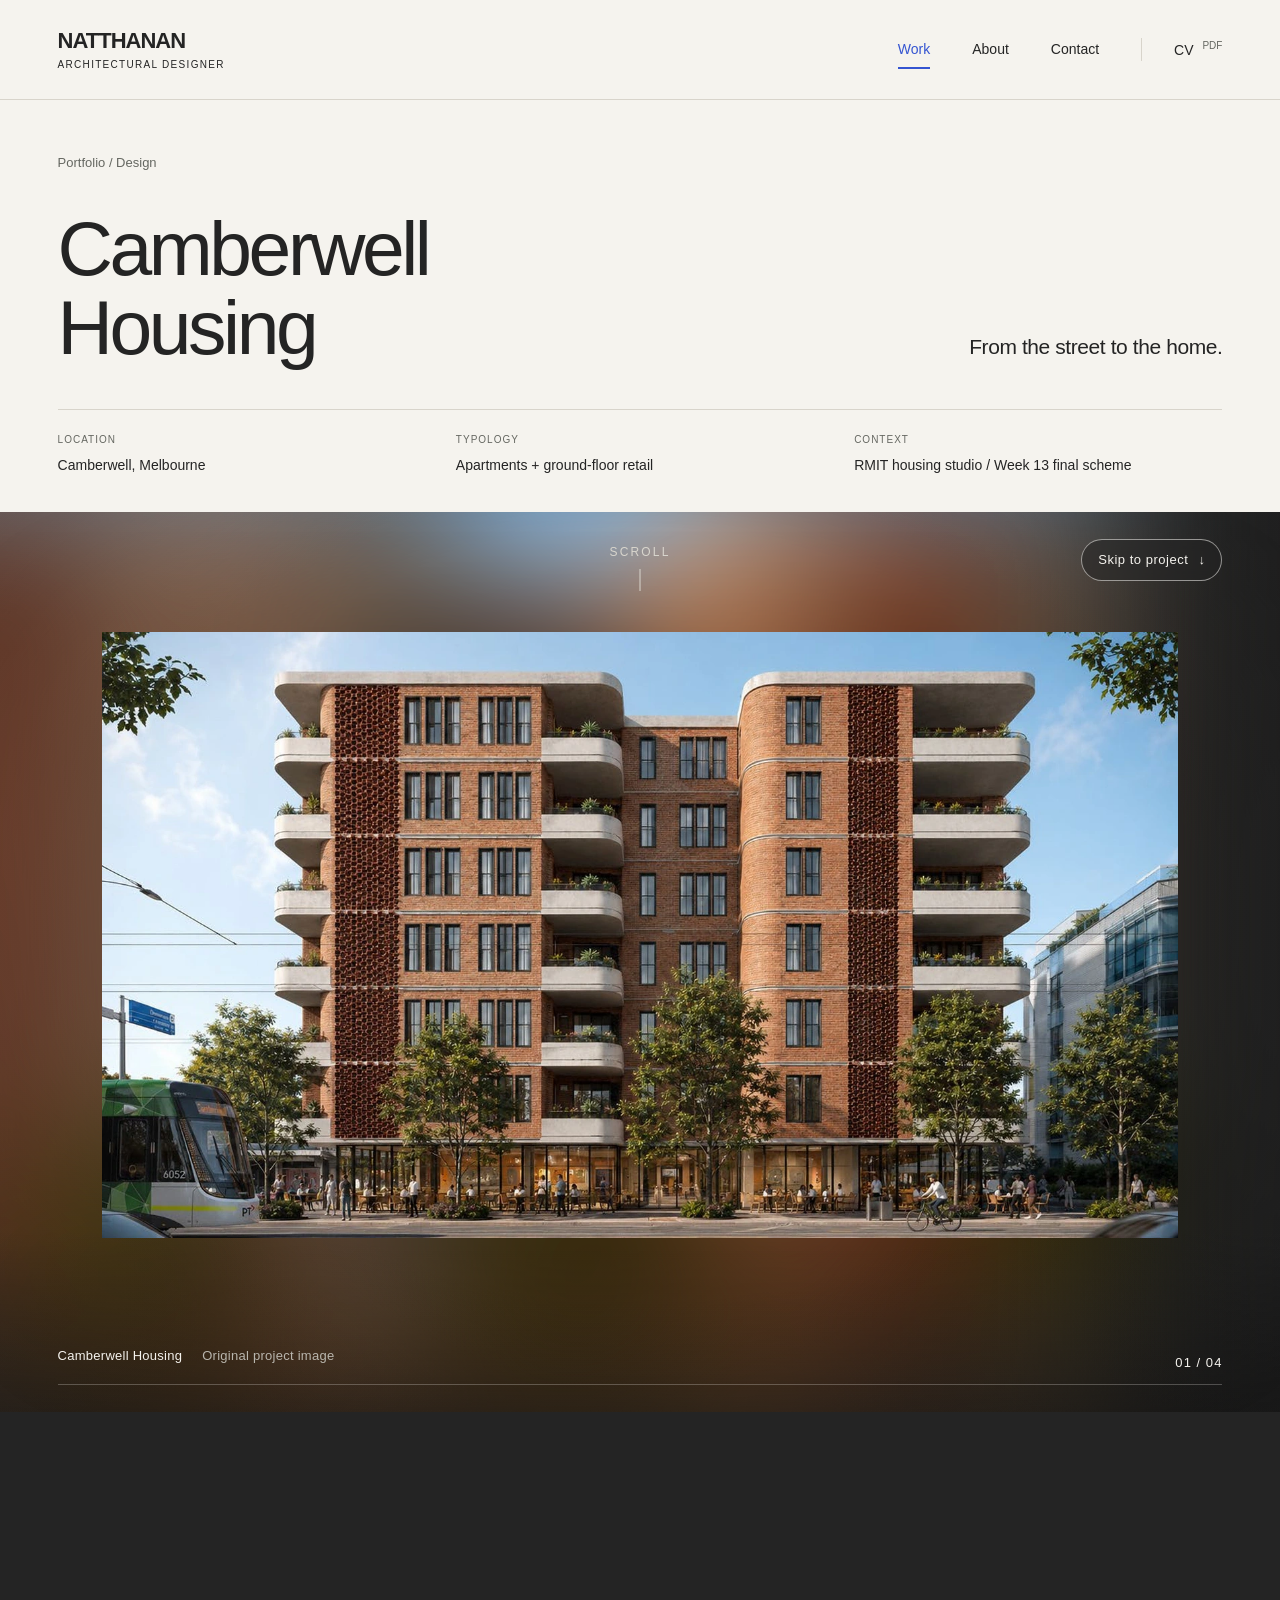
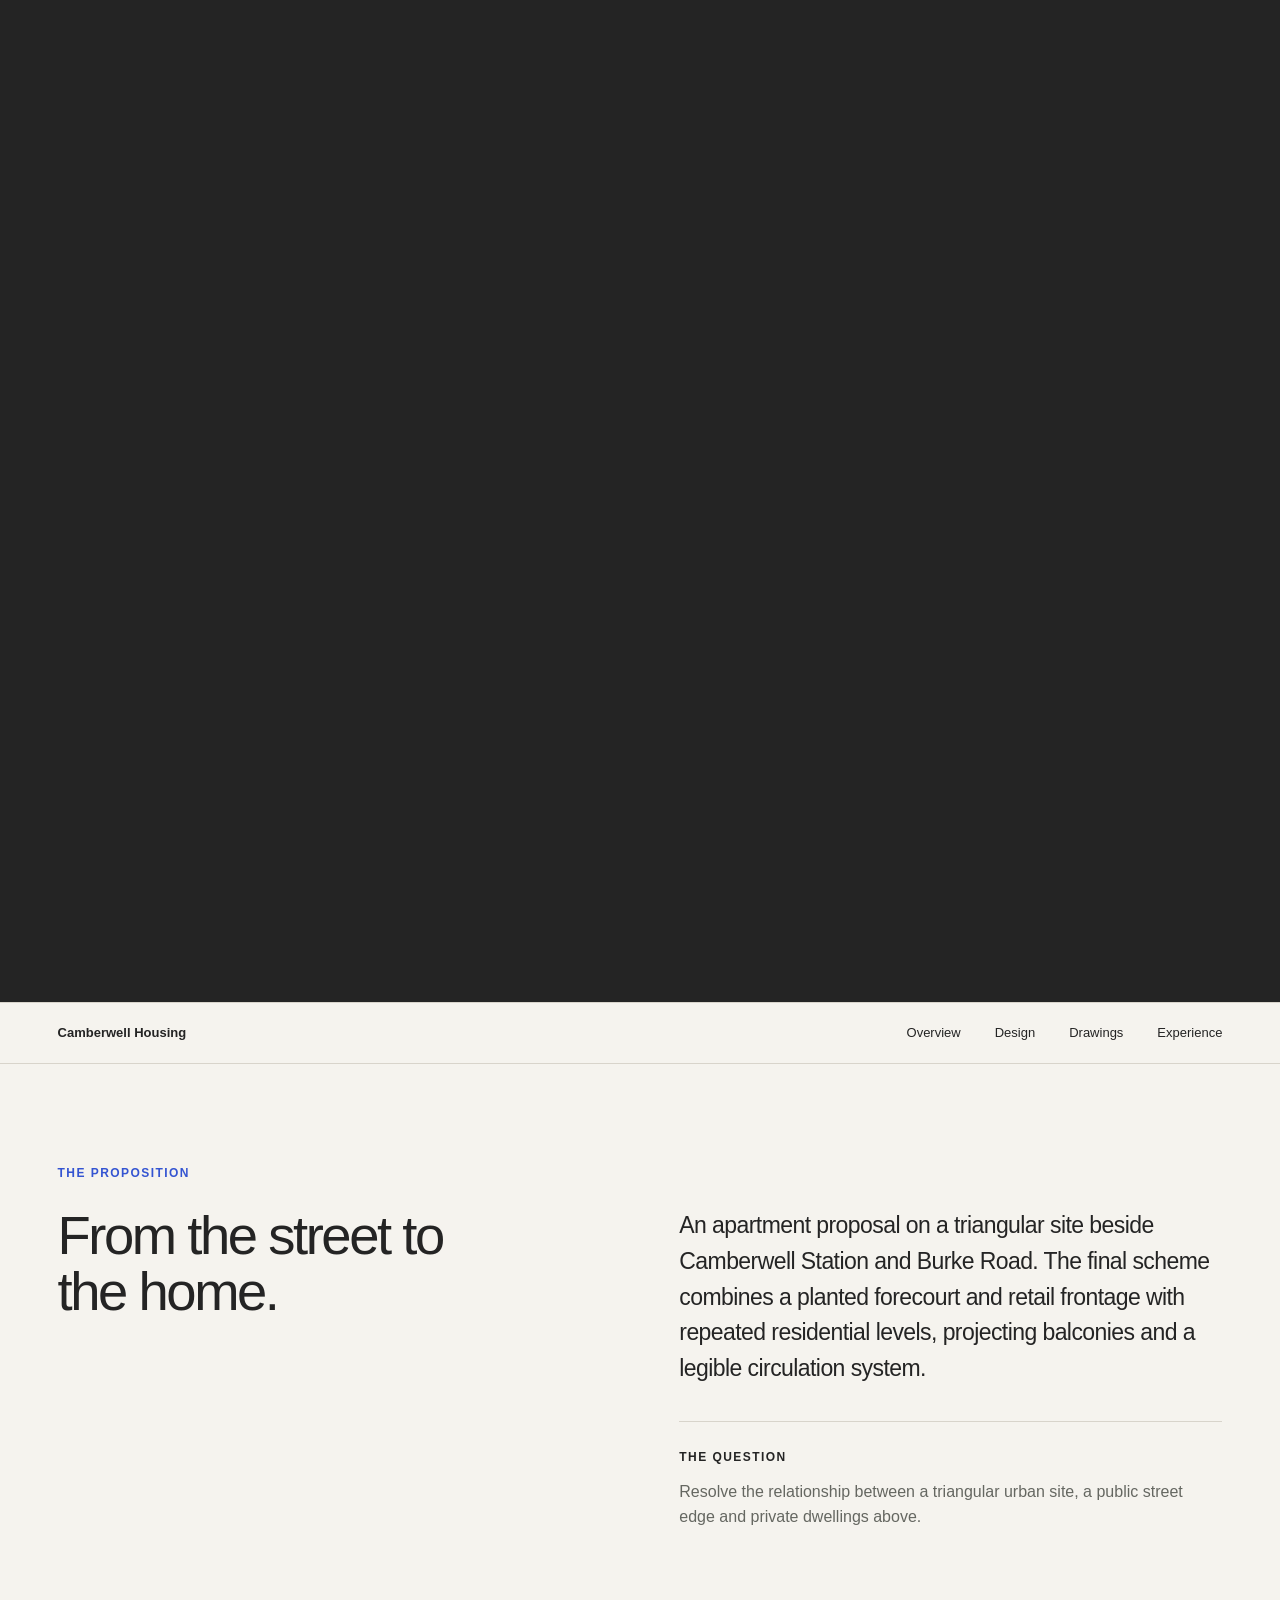
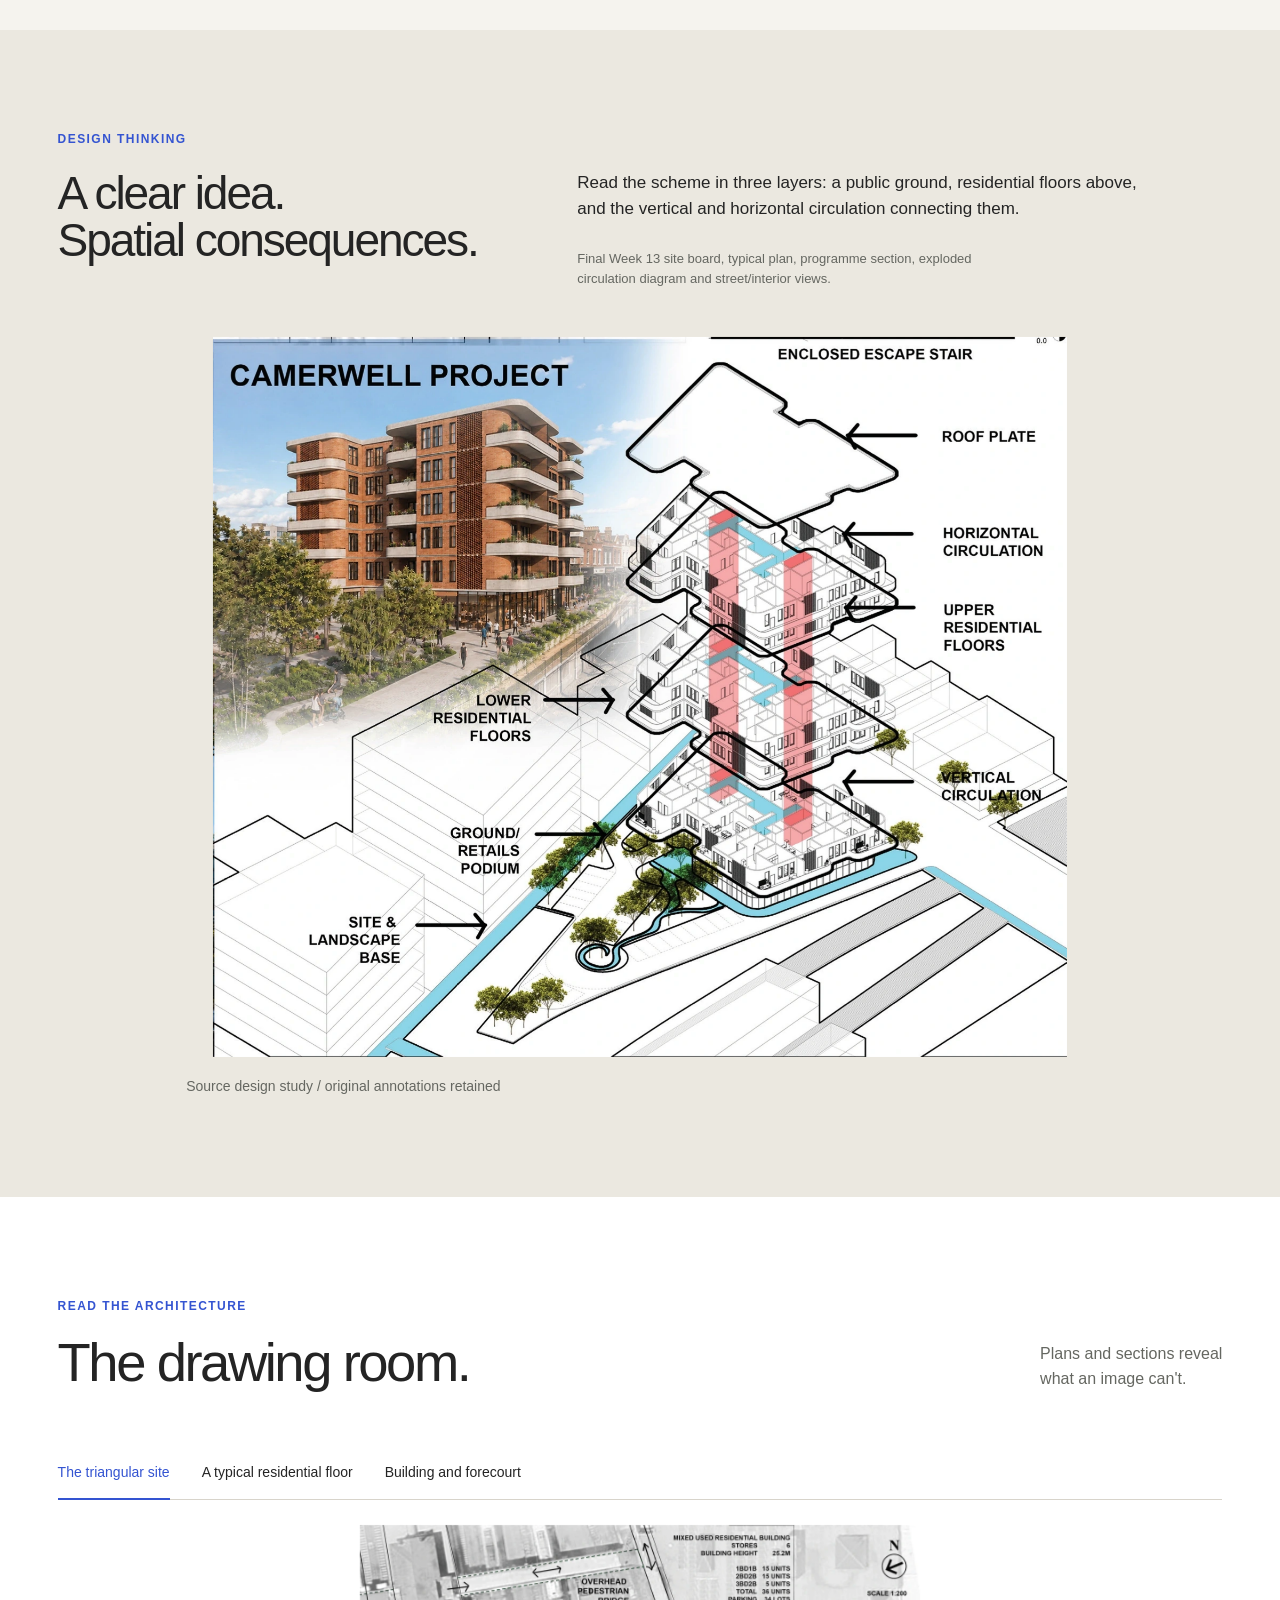
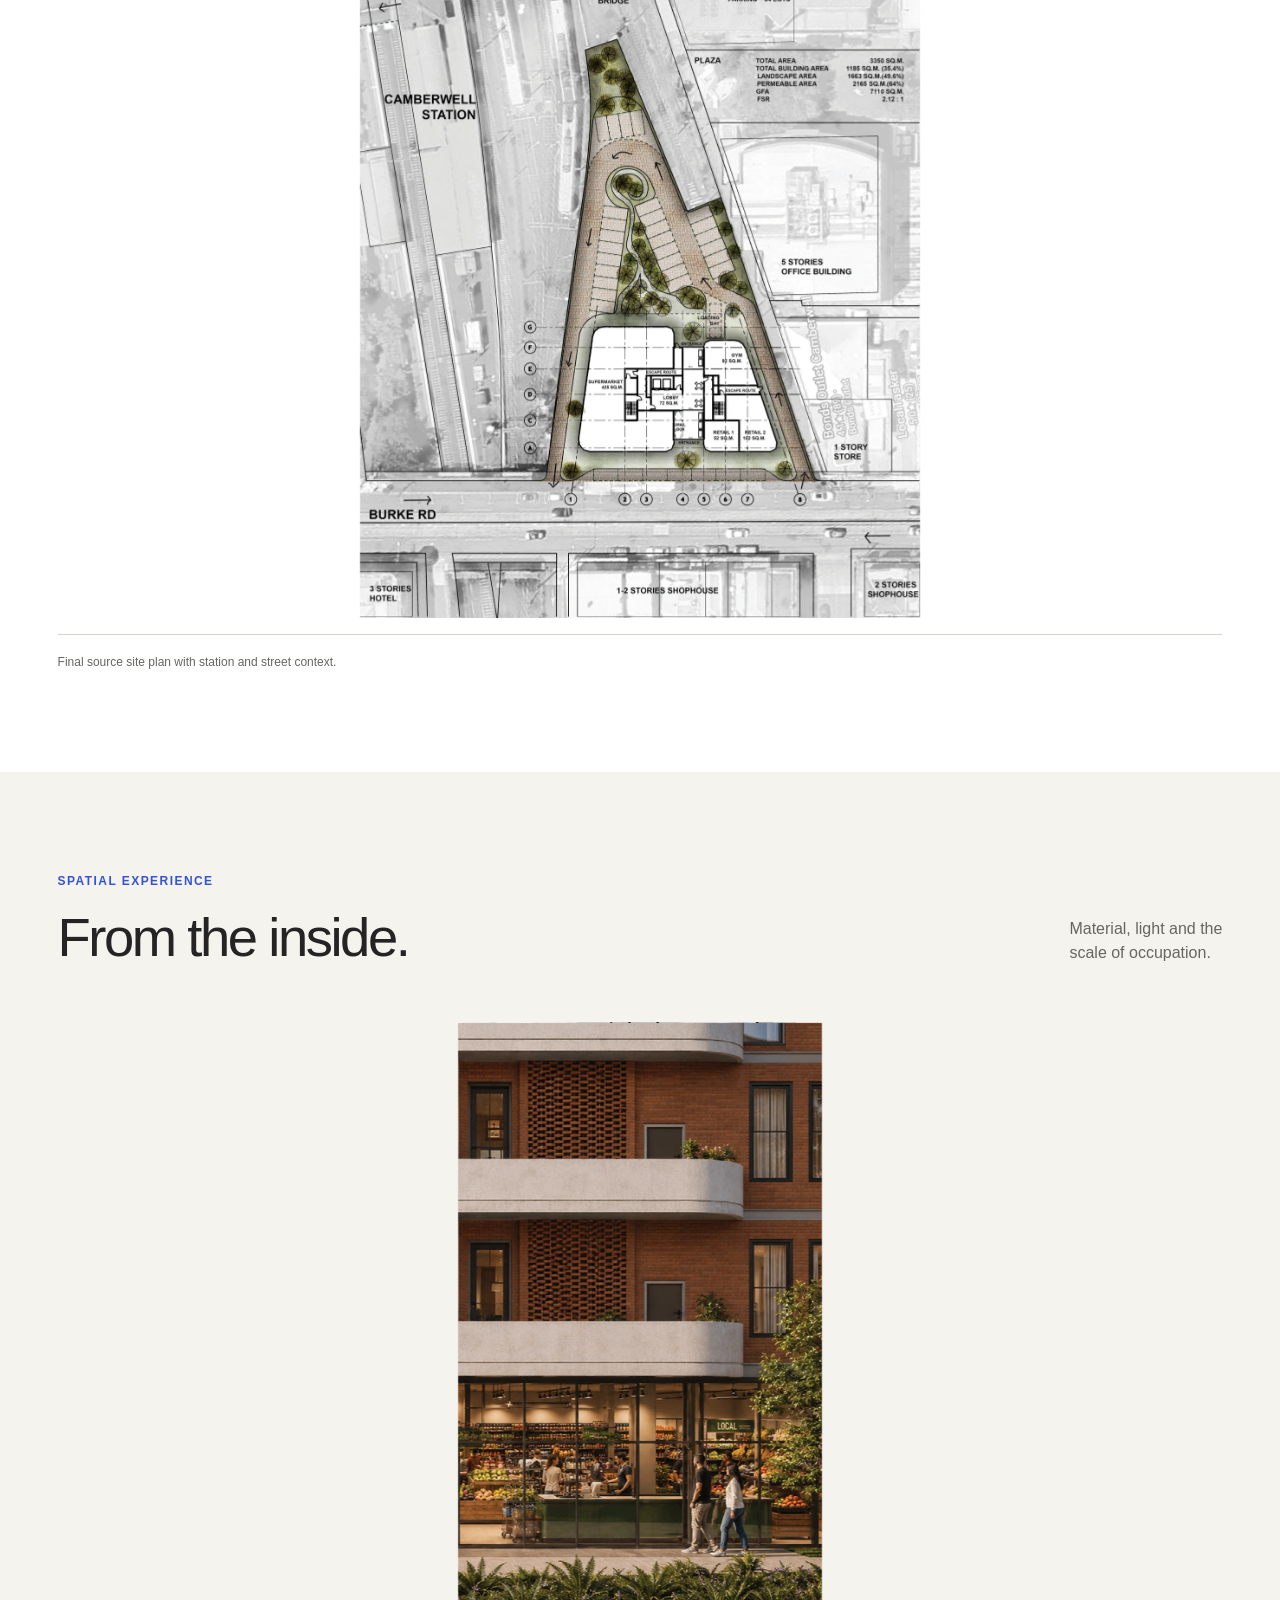
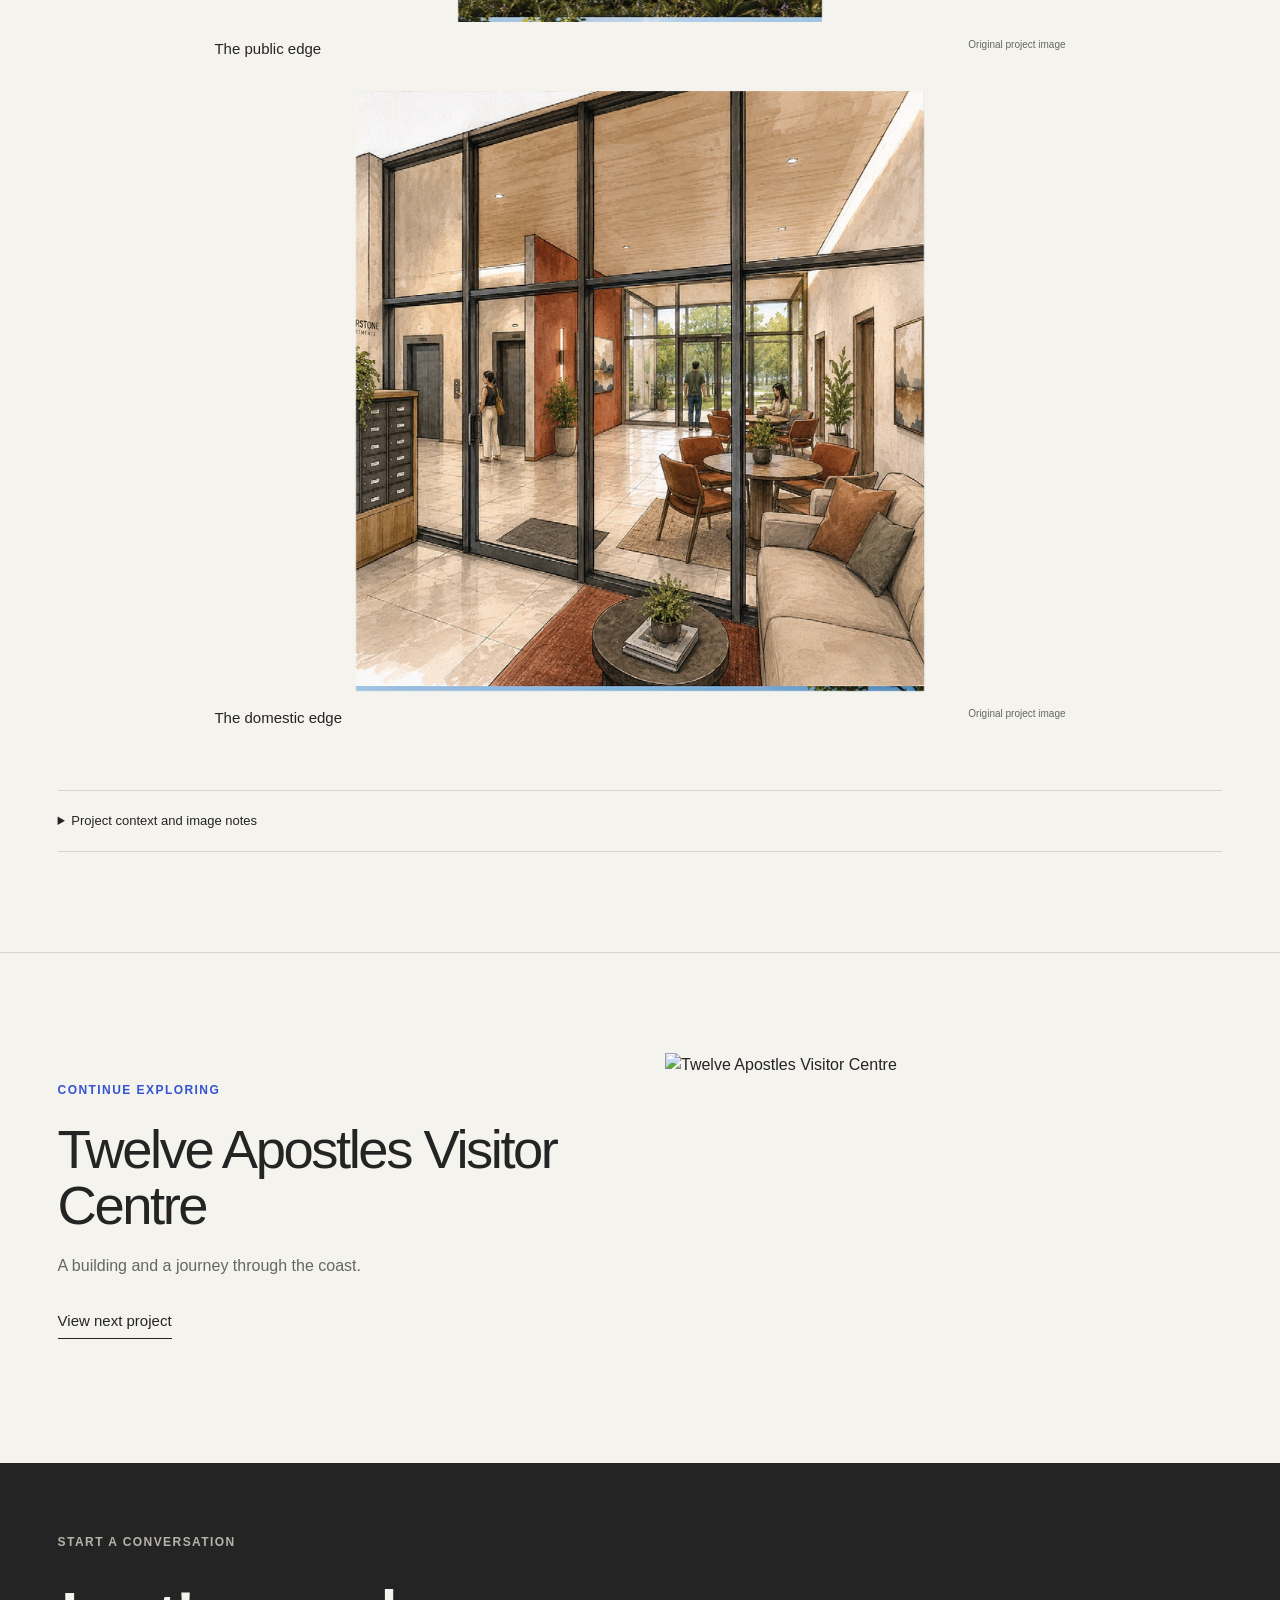
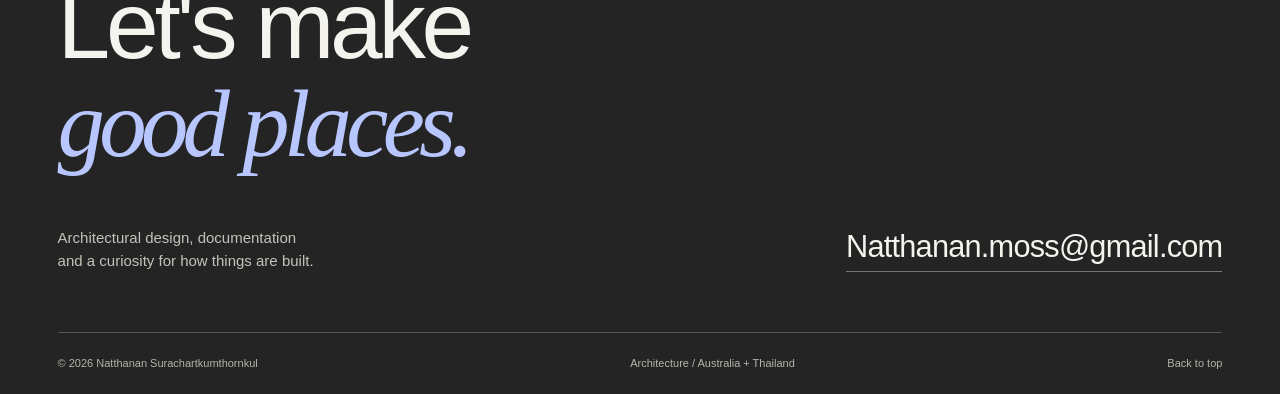
==== project-camberwell.html @ 130fbab3 "Add portfolio website: pages, styles, downloads and first image set Static site for natthanans.com, " ====
<!doctype html><html lang="en"><head><meta charset="utf-8"><meta name="viewport" content="width=device-width,initial-scale=1"><meta name="description" content="An apartment proposal on a triangular site beside Camberwell Station and Burke Road. The final scheme combines a planted forecourt and retail frontage with repeated residential levels, projecting balconies and a legible circulation system."><meta name="robots" content="noindex,nofollow"><meta name="theme-color" content="#f5f3ee"><title>Camberwell Housing — Natthanan</title><link rel="icon" href="favicon.svg" type="image/svg+xml"><link rel="stylesheet" href="style.css?v=20261121-3"><link rel="stylesheet" href="study-images.css?v=20261121-3"><script src="carousel-data.js?v=20261121-4"></script><script src="app.js?v=20261121-3" defer></script><link rel="stylesheet" href="render-sequence.css?v=20261122-1"><script src="render-sequence.js?v=20261122-1" defer></script></head><body id="top"><a class="skip-link" href="#main">Skip to content</a><header class="site-header"><a class="wordmark" href="index.html" aria-label="Natthanan home">NATTHANAN<span>ARCHITECTURAL DESIGNER</span></a><nav aria-label="Main navigation"><a aria-current="page" href="work.html">Work</a><a href="index.html#about">About</a><a href="index.html#contact">Contact</a><a class="nav-cv" href="downloads/Natthanan_CV.pdf" target="_blank" rel="noopener">CV <span>PDF</span></a></nav></header><main id="main"><section class="project-heading section" data-preview="Project introduction"><a class="breadcrumb" href="work.html">Portfolio / Design</a><div class="project-title"><h1>Camberwell Housing</h1><p>From the street to the home.</p></div><dl class="project-metadata"><div><dt>LOCATION</dt><dd>Camberwell, Melbourne</dd></div><div><dt>TYPOLOGY</dt><dd>Apartments + ground-floor retail</dd></div><div><dt>CONTEXT</dt><dd>RMIT housing studio / Week 13 final scheme</dd></div></dl></section><section class="render-sequence" aria-label="Project renders, 4 images" data-preview="Project hero"><div class="rs-stage"><figure class="rs-frame"><img class="rs-glow" src="assets/cam_front_full.webp" alt="" aria-hidden="true" loading="eager" decoding="async"><img class="rs-image" src="assets/cam_front_full.webp" alt="Camberwell Housing" width="1600" height="901" loading="eager" decoding="async"><figcaption><strong>Camberwell Housing</strong><span>Original project image</span></figcaption></figure><figure class="rs-frame"><img class="rs-glow" src="assets/cam_aerial.webp" alt="" aria-hidden="true" loading="eager" decoding="async"><img class="rs-image" src="assets/cam_aerial.webp" alt="Building and forecourt" width="1600" height="1436" loading="lazy" decoding="async"><figcaption><strong>Building and forecourt</strong><span>Source final-scheme aerial perspective</span></figcaption></figure><figure class="rs-frame"><img class="rs-glow" src="assets/cam_shopfront.webp" alt="" aria-hidden="true" loading="eager" decoding="async"><img class="rs-image" src="assets/cam_shopfront.webp" alt="The public edge" width="969" height="1600" loading="lazy" decoding="async"><figcaption><strong>The public edge</strong><span>Original project image</span></figcaption></figure><figure class="rs-frame"><img class="rs-glow" src="assets/cam_living.webp" alt="" aria-hidden="true" loading="eager" decoding="async"><img class="rs-image" src="assets/cam_living.webp" alt="The domestic edge" width="1516" height="1600" loading="lazy" decoding="async"><figcaption><strong>The domestic edge</strong><span>Original project image</span></figcaption></figure><div class="rs-ui" aria-hidden="true"><div class="rs-count"><span class="rs-current">01</span> / 04</div><div class="rs-progress"><span></span></div></div><span class="rs-hint" aria-hidden="true">Scroll</span><a class="rs-skip" href="#overview">Skip to project <span aria-hidden="true">↓</span></a></div></section><nav class="project-nav" aria-label="Project sections"><span>Camberwell Housing</span><a href="#overview">Overview</a><a href="#design">Design</a><a href="#drawings">Drawings</a><a href="#experience">Experience</a></nav><section id="overview" class="section project-overview" data-preview="Project overview"><div class="eyebrow blue">THE PROPOSITION</div><div class="overview-grid"><h2>From the street to the home.</h2><div><p class="large-copy">An apartment proposal on a triangular site beside Camberwell Station and Burke Road. The final scheme combines a planted forecourt and retail frontage with repeated residential levels, projecting balconies and a legible circulation system.</p><div class="challenge"><span class="eyebrow">THE QUESTION</span><p>Resolve the relationship between a triangular urban site, a public street edge and private dwellings above.</p></div></div></div></section><section id="design" class="section project-design" data-preview="Design decision"><div class="decision-text"><div class="eyebrow blue">DESIGN THINKING</div><h2>A clear idea.<br>Spatial consequences.</h2><p>Read the scheme in three layers: a public ground, residential floors above, and the vertical and horizontal circulation connecting them.</p><p class="evidence">Final Week 13 site board, typical plan, programme section, exploded circulation diagram and street/interior views.</p></div><figure><button class="drawing-button" data-image="assets/cam_exploded.webp" data-caption="Camberwell Housing — source design study"><img src="assets/cam_exploded.webp" alt="Camberwell Housing source design study" width="1600" height="1350" class="" loading="lazy"><span class="zoom-label">Inspect study</span></button><figcaption>Source design study / original annotations retained</figcaption></figure></section><section id="drawings" class="section project-drawings" data-preview="Drawing explorer"><div class="section-top"><div><div class="eyebrow blue">READ THE ARCHITECTURE</div><h2>The drawing room.</h2></div><p>Plans and sections reveal<br>what an image can't.</p></div><div class="drawing-tabs" role="tablist" aria-label="Project drawings"><button role="tab" id="tab-0" aria-controls="panel-0" aria-selected="true" tabindex="0" data-tab="0">The triangular site</button><button role="tab" id="tab-1" aria-controls="panel-1" aria-selected="false" tabindex="-1" data-tab="1">A typical residential floor</button><button role="tab" id="tab-2" aria-controls="panel-2" aria-selected="false" tabindex="-1" data-tab="2">Building and forecourt</button></div><div class="drawing-panels"><div role="tabpanel" id="panel-0" aria-labelledby="tab-0" ><button class="drawing-button" data-image="assets/cam_site_plan.webp" data-caption="The triangular site — Final source site plan with station and street context."><img src="assets/cam_site_plan.webp" alt="The triangular site" width="1292" height="1600" class=" portrait-asset portrait-image" loading="lazy"><span class="zoom-label">Inspect drawing</span></button><p class="caption">Final source site plan with station and street context.</p></div><div role="tabpanel" id="panel-1" aria-labelledby="tab-1" hidden><button class="drawing-button" data-image="assets/cam_typical_plan.webp" data-caption="A typical residential floor — Original annotated plan / not to scale."><img src="assets/cam_typical_plan.webp" alt="A typical residential floor" width="1600" height="1071" class="" loading="lazy"><span class="zoom-label">Inspect drawing</span></button><p class="caption">Original annotated plan / not to scale.</p></div><div role="tabpanel" id="panel-2" aria-labelledby="tab-2" hidden><button class="drawing-button" data-image="assets/cam_aerial.webp" data-caption="Building and forecourt — Source final-scheme aerial perspective."><img src="assets/cam_aerial.webp" alt="Building and forecourt" width="1600" height="1436" class="" loading="lazy"><span class="zoom-label">Inspect drawing</span></button><p class="caption">Source final-scheme aerial perspective.</p></div></div></section><section id="experience" class="section project-experience" data-preview="Spatial experience"><div class="section-top"><div><div class="eyebrow blue">SPATIAL EXPERIENCE</div><h2>From the inside.</h2></div><p>Material, light and the<br>scale of occupation.</p></div><div class="experience-grid"><figure><button class="gallery-button" data-image="assets/cam_shopfront.webp" data-caption="The public edge"><img src="assets/cam_shopfront.webp" alt="The public edge" width="969" height="1600" class=" portrait-asset portrait-image" loading="lazy"><span class="zoom-label">View image</span></button><figcaption><strong>The public edge</strong><span>Original project image</span></figcaption></figure><figure><button class="gallery-button" data-image="assets/cam_living.webp" data-caption="The domestic edge"><img src="assets/cam_living.webp" alt="The domestic edge" width="1516" height="1600" class=" portrait-asset portrait-image" loading="lazy"><span class="zoom-label">View image</span></button><figcaption><strong>The domestic edge</strong><span>Original project image</span></figcaption></figure></div><details class="source-note"><summary>Project context and image notes</summary><p>RMIT housing studio / Week 13 final scheme. Retrospective reading of the final drawings, not a documented options-testing timeline. No daylight, yield, accessibility or fire-compliance result is inferred.</p><p>Images marked AI-assisted are presentation studies. Original drawings remain the reference for dimensions, labels and geometry.</p></details></section><section class="next-project section" data-preview="Next project"><div><span class="eyebrow blue">CONTINUE EXPLORING</span><h2><a href="project-visitor.html">Twelve Apostles Visitor Centre</a></h2><p>A building and a journey through the coast.</p><a class="text-link" href="project-visitor.html">View next project</a></div><a href="project-visitor.html"><img src="assets/visitor_hero.webp" alt="Twelve Apostles Visitor Centre" width="1600" height="902" class="" loading="lazy"></a></section></main><footer id="contact" data-preview="Contact" class="contact"><div class="eyebrow">START A CONVERSATION</div><h2>Let's make<br><em>good places.</em></h2><div class="contact-bottom"><p>Architectural design, documentation<br>and a curiosity for how things are built.</p><a class="email" href="mailto:Natthanan.moss@gmail.com">Natthanan.moss@gmail.com</a></div><div class="footer-line"><span>© 2026 Natthanan Surachartkumthornkul</span><span>Architecture / Australia + Thailand</span><a href="#top">Back to top</a></div></footer><dialog id="image-dialog" aria-label="Project image viewer"><div class="viewer-bar"><span id="viewer-caption"></span><button type="button" id="close-viewer">Close</button></div><div class="viewer-scroll"><img id="viewer-image" alt=""></div><div class="viewer-bottom"><span>Original image proportions retained.</span><button id="zoom-viewer" type="button">Zoom in</button></div></dialog></body></html>
---- style.css ----
@charset "UTF-8";
:root{--paper:#f5f3ee;--ink:#242424;--blue:#3454d1;--line:#d8d4cb;--muted:#656761;--white:#fff;--gutter:clamp(24px,4.5vw,80px)}
*{box-sizing:border-box}html{scroll-behavior:smooth;scroll-padding-top:85px}body{margin:0;background:var(--paper);color:var(--ink);font-family:Arial,Helvetica,sans-serif;font-size:16px;line-height:1.55;-webkit-font-smoothing:antialiased}a{color:inherit;text-decoration:none}button{font:inherit;color:inherit;cursor:pointer}button,a{-webkit-tap-highlight-color:transparent}button{border:0;background:none}a:focus-visible,button:focus-visible,summary:focus-visible{outline:3px solid var(--blue);outline-offset:6px}img{display:block;max-width:100%;height:auto}figure,p,h1,h2,h3{margin:0}h1,h2,h3{font-weight:400;line-height:1.03;letter-spacing:-.045em}h1{font-size:clamp(52px,6.3vw,104px)}h2{font-size:clamp(38px,4.25vw,68px)}h3{font-size:27px;letter-spacing:-.03em}em{font-family:Georgia,'Times New Roman',serif;font-weight:400;letter-spacing:-.06em}p{max-width:62ch}p+p{margin-top:22px}.blue{color:var(--blue)}.muted{color:var(--muted)}.eyebrow{font-size:12px;letter-spacing:.12em;font-weight:600;line-height:1.5}.section{padding:100px var(--gutter)}.text-link{display:inline-block;border-bottom:1px solid currentColor;padding-bottom:6px;font-size:15px}.text-link:hover{color:var(--blue)}.caption,figcaption{font-size:12px;line-height:1.6;color:var(--muted)}.skip-link{position:fixed;top:-100px;left:20px;z-index:100;background:var(--blue);color:white;padding:12px}.skip-link:focus{top:12px}.site-header{height:100px;padding:0 var(--gutter);display:flex;justify-content:space-between;align-items:center;border-bottom:1px solid var(--line)}.wordmark{font-size:22px;line-height:1.05;letter-spacing:-.045em;font-weight:600}.wordmark span{display:block;margin-top:8px;font-size:10px;font-weight:400;letter-spacing:.13em}.site-header nav{display:flex;align-items:center;gap:42px;font-size:14px}.site-header nav a{position:relative}.site-header nav a:hover,.site-header [aria-current=page]{color:var(--blue)}.site-header [aria-current=page]:after{content:'';display:block;height:2px;position:absolute;bottom:-9px;left:0;right:0;background:var(--blue)}.nav-cv{border-left:1px solid var(--line);padding-left:32px}.nav-cv span{font-size:10px;vertical-align:super;color:var(--muted);margin-left:5px}.home-hero{overflow:hidden;padding:45px 0 38px}.hero-title{padding:0 var(--gutter);display:flex;align-items:flex-end;justify-content:space-between;gap:40px;margin-bottom:42px}.hero-title h1{margin-top:24px}.hero-title em{color:var(--blue)}.hero-intro{padding-bottom:10px;padding-right:4vw}.hero-intro p{font-size:18px;line-height:1.6}.hero-intro>span{display:block;font-size:10px;letter-spacing:.09em;margin-top:25px;color:var(--muted)}.carousel{height:clamp(340px,35vw,570px);position:relative;perspective:1800px}.carousel-slide{position:absolute;width:69%;height:100%;left:15.5%;opacity:0;transform:translateX(0) scale(.8);transition:transform .65s cubic-bezier(.22,1,.36,1),opacity .45s;pointer-events:none}.carousel-slide img{width:100%;height:100%;object-fit:cover}.carousel-slide.is-current{opacity:1;z-index:3;transform:none;pointer-events:auto}.carousel-slide.is-prev{opacity:.78;z-index:1;transform:translateX(-104%) rotateY(32deg) scale(.88);transform-origin:right center;pointer-events:auto}.carousel-slide.is-next{opacity:.78;z-index:1;transform:translateX(104%) rotateY(-32deg) scale(.88);transform-origin:left center;pointer-events:auto}.carousel-slide a{display:block;height:100%}.slide-badge{position:absolute;bottom:22px;right:24px;background:var(--paper);font-size:13px;padding:11px 18px;opacity:0;transform:translateY(5px);transition:.25s}.is-current a:hover .slide-badge,.is-current a:focus-visible .slide-badge{opacity:1;transform:none}.carousel-caption{width:69%;margin:22px auto 0;display:grid;grid-template-columns:1fr auto;gap:10px 24px}.carousel-caption>a,.carousel-caption>div>a{font-size:20px;letter-spacing:-.02em}.carousel-caption p{font-size:12px;color:var(--muted);margin-top:3px}.carousel-controls{display:flex;align-items:center;gap:24px;font-size:13px}.carousel-controls button{border-bottom:1px solid var(--line);padding:8px 0}.carousel-controls button:hover{color:var(--blue)}#slide-count{font-variant-numeric:tabular-nums;font-size:11px;color:var(--muted)}#slide-note{grid-column:1/-1;font-size:10px;color:var(--muted)}.selected{padding-top:100px;border-top:1px solid var(--line);margin-top:30px}.section-top{display:flex;justify-content:space-between;align-items:flex-end;gap:40px;margin-bottom:56px}.section-top h2{margin-top:20px}.section-side{padding-bottom:6px}.section-side p{font-size:16px;color:var(--muted)}.section-side .text-link{margin-top:25px}.project-grid{display:grid;grid-template-columns:1fr 1fr;gap:64px 36px}.staggered .project-card:nth-child(even){padding-top:125px}.card-image{display:block;overflow:hidden;position:relative;background:#e6e3dc;aspect-ratio:1.6}.card-image img{width:100%;height:100%;object-fit:cover;transition:transform .8s cubic-bezier(.22,1,.36,1)}.card-image:hover img{transform:scale(1.035)}.image-open{position:absolute;bottom:18px;right:18px;background:var(--paper);padding:9px 15px;font-size:12px;opacity:0;transition:.25s}.card-image:hover .image-open,.card-image:focus-visible .image-open{opacity:1}.card-heading{display:flex;align-items:baseline;justify-content:space-between;gap:20px;margin-top:20px}.card-heading>span{font-size:11px;color:var(--blue)}.card-sub{display:flex;justify-content:space-between;gap:12px;font-size:12px;color:var(--muted);margin-top:12px}.card-note{font-size:10px;margin-top:11px;color:var(--muted)}.technical{background:#eae7df}.technical-grid{display:grid;grid-template-columns:.9fr 1.1fr;gap:8vw;margin-top:32px}.technical h2 em{color:var(--blue)}.technical p{font-size:15px;max-width:44ch}.large-copy{font-size:23px!important;line-height:1.55!important;letter-spacing:-.025em}.technical .large-copy{margin-top:32px}.practice-links{margin-top:40px;border-top:1px solid #c9c4b9}.practice-links a{display:flex;justify-content:space-between;gap:18px;border-bottom:1px solid #c9c4b9;padding:18px 0}.practice-links a:hover{color:var(--blue)}.practice-links strong{font-size:15px;font-weight:400}.practice-links span{font-size:12px;color:var(--muted)}.drawing-composition{background:#fff;padding:36px 24px 20px;display:flex;flex-direction:column;justify-content:center;gap:35px;box-shadow:0 20px 45px #24242409}.drawing-composition .caption{margin-top:0;max-width:none;font-size:11px}.drawing-button{display:block;width:100%;position:relative;padding:0}.drawing-button img{width:100%;height:100%;object-fit:contain}.about-grid{display:grid;grid-template-columns:.65fr 1.35fr;gap:10vw;align-items:start;margin-top:45px}.portrait{max-width:325px}.portrait img{width:100%;aspect-ratio:4/5;object-fit:cover}.portrait>span{display:block;margin-top:14px;font-size:11px}.about h2{font-size:clamp(38px,3.7vw,60px)}.about .large-copy{margin-top:32px}.about p:not(.large-copy){font-size:16px;max-width:55ch;margin-top:22px}.about-facts{display:grid;grid-template-columns:1fr 1fr;gap:24px;margin:35px 0;padding-top:24px;border-top:1px solid var(--line)}.about-facts span{font-size:10px;letter-spacing:.1em;color:var(--muted)}.about-facts strong{font-size:15px;font-weight:400;display:block;margin-top:10px}.about-facts small{font-size:12px;color:var(--muted)}.contact{background:var(--ink);color:var(--paper);padding:70px var(--gutter) 22px}.contact>.eyebrow{color:#b6b3aa}.contact h2{font-size:clamp(60px,7.4vw,120px);margin:26px 0 50px}.contact h2 em{color:#b8c6ff}.contact-bottom{display:flex;justify-content:space-between;align-items:flex-end;gap:24px;margin-bottom:60px}.contact-bottom p{font-size:15px;color:#c5c2b9}.email{font-size:clamp(17px,2.4vw,38px);letter-spacing:-.025em;border-bottom:1px solid #77776e;overflow-wrap:anywhere}.footer-line{display:flex;justify-content:space-between;gap:20px;font-size:11px;color:#b6b3aa;border-top:1px solid #55554c;padding-top:22px}.work-heading{padding-top:70px;padding-bottom:0}.work-title{display:flex;justify-content:space-between;align-items:flex-end;gap:40px;margin-top:22px;margin-bottom:70px}.work-title h1{font-size:clamp(54px,6vw,100px)}.work-title p{font-size:15px;color:var(--muted);padding-bottom:8px}.filter-bar{display:flex;align-items:center;gap:30px;border-top:1px solid var(--line);border-bottom:1px solid var(--line);padding:0}.filter-bar button{font-size:14px;padding:22px 0;position:relative}.filter-bar button.is-active{color:var(--blue)}.filter-bar button.is-active:after{content:'';height:2px;position:absolute;bottom:-1px;left:0;right:0;background:var(--blue)}.filter-bar button span{font-size:10px;margin-left:7px;vertical-align:super}.filter-bar>span{margin-left:auto;font-size:12px;color:var(--muted)}.work-catalog{padding-top:55px}.work-catalog .project-grid{gap:65px 36px}.work-catalog .portrait-card{aspect-ratio:1.6}.portrait-card img{object-fit:contain;background:#e5e1d7}.project-card[hidden]{display:none}.project-heading{padding-top:50px;padding-bottom:35px}.breadcrumb{font-size:13px;color:var(--muted)}.project-title{display:flex;justify-content:space-between;align-items:flex-end;gap:40px;margin-top:34px}.project-title h1{max-width:13ch;font-size:clamp(54px,6vw,92px)}.project-title>p{max-width:27ch;font-size:21px;letter-spacing:-.02em;line-height:1.4;padding-bottom:6px}.project-metadata{display:grid;grid-template-columns:1fr 1fr 1fr;gap:30px;margin:42px 0 0;padding-top:22px;border-top:1px solid var(--line)}.project-metadata dt{font-size:10px;letter-spacing:.1em;color:var(--muted)}.project-metadata dd{margin:8px 0 0;font-size:14px}.project-hero{padding-top:0;padding-bottom:30px}.project-hero>figure>img{width:100%;max-height:680px;object-fit:cover;aspect-ratio:2.05}.project-hero figcaption{display:flex;justify-content:space-between;gap:20px;margin-top:14px;font-size:11px}.project-nav{position:sticky;top:0;background:#f5f3eef5;z-index:10;padding:20px var(--gutter);display:flex;gap:34px;border-top:1px solid var(--line);border-bottom:1px solid var(--line);font-size:13px;backdrop-filter:blur(12px)}.project-nav>span{margin-right:auto;font-weight:600}.project-nav a:hover{color:var(--blue)}.overview-grid{display:grid;grid-template-columns:1fr 1.1fr;gap:10vw;margin-top:26px}.overview-grid h2{max-width:14ch}.challenge{margin-top:34px;border-top:1px solid var(--line);padding-top:22px}.challenge p{margin-top:12px;font-size:16px;color:var(--muted)}.project-design{display:grid;grid-template-columns:.8fr 1.2fr;gap:7vw;background:#ebe8e0;align-items:center}.project-design h2{margin:25px 0;font-size:clamp(36px,3.6vw,58px)}.project-design p{font-size:17px}.project-design p.evidence{font-size:13px;color:var(--muted);margin-top:26px}.project-design figure{padding:20px;background:white}.project-design figure .drawing-button{height:480px}.project-design figcaption{margin-top:10px;font-size:11px}.zoom-label{position:absolute;bottom:12px;right:12px;background:var(--paper);font-size:12px;padding:8px 14px;border:1px solid var(--line);opacity:0;transition:.2s}.drawing-button:hover .zoom-label,.drawing-button:focus-visible .zoom-label,.gallery-button:hover .zoom-label,.gallery-button:focus-visible .zoom-label{opacity:1}.project-drawings{background:#fff}.project-drawings .section-top p,.project-experience .section-top p{font-size:15px;color:var(--muted)}.drawing-tabs{display:flex;gap:32px;border-bottom:1px solid var(--line);margin-bottom:25px}.drawing-tabs button{font-size:14px;padding:15px 0;position:relative;text-align:left}.drawing-tabs [aria-selected=true]{color:var(--blue)}.drawing-tabs [aria-selected=true]:after{position:absolute;bottom:-1px;left:0;right:0;height:2px;background:var(--blue);content:''}.drawing-panels [role=tabpanel]>.drawing-button{height:510px;background:white;padding:24px}.drawing-panels .caption{border-top:1px solid var(--line);padding-top:18px;margin-top:16px}.experience-grid{display:grid;grid-template-columns:1fr 1fr;gap:30px}.experience-grid figure:nth-child(2){padding-top:90px}.gallery-button{position:relative;display:block;width:100%;padding:0}.gallery-button img{height:400px;width:100%;object-fit:cover}.experience-grid figcaption{display:flex;justify-content:space-between;gap:15px;margin-top:15px}.experience-grid figcaption strong{font-size:15px;font-weight:400;color:var(--ink)}.experience-grid figcaption span{font-size:10px;max-width:22ch;text-align:right}.source-note{margin-top:60px;border-top:1px solid var(--line);border-bottom:1px solid var(--line);padding:20px 0;font-size:13px;color:var(--muted)}.source-note summary{cursor:pointer;color:var(--ink)}.source-note p{margin-top:20px;max-width:90ch}.next-project{border-top:1px solid var(--line);display:grid;grid-template-columns:1fr 1fr;gap:50px;align-items:center}.next-project h2{margin:20px 0}.next-project p{color:var(--muted);font-size:16px}.next-project .text-link{margin-top:30px}.next-project>a>img{width:100%;height:310px;object-fit:cover}dialog{border:0;background:var(--paper);width:94vw;max-width:1600px;max-height:94vh;padding:20px 24px}dialog::backdrop{background:#171717dc}.viewer-bar,.viewer-bottom{display:flex;justify-content:space-between;gap:24px;align-items:center;font-size:13px;padding-bottom:15px}.viewer-bar button,.viewer-bottom button{border-bottom:1px solid var(--line);padding:5px 8px}.viewer-scroll{overflow:auto;height:74vh;background:white}.viewer-scroll img{width:100%;height:100%;object-fit:contain}.viewer-scroll.is-zoomed img{width:auto;max-width:none;height:auto;max-height:none;min-width:150%}.viewer-bottom{padding:15px 0 0;font-size:12px;color:var(--muted)}
@media(min-width:1700px){.hero-title{max-width:1800px;margin-left:auto;margin-right:auto}.section{padding-left:max(var(--gutter),calc((100vw - 1600px)/2));padding-right:max(var(--gutter),calc((100vw - 1600px)/2))}}
@media(max-width:1000px){.site-header nav{gap:25px}.hero-intro{padding-right:0}.hero-intro p{font-size:16px}.hero-intro>span{max-width:20ch}.hero-title h1{font-size:70px}.carousel{height:420px}.carousel-slide,.carousel-caption{width:78%}.carousel-slide{left:11%}.technical-grid{gap:5vw}.card-heading{display:block}.card-heading>span{display:block;margin-top:8px}.card-sub{display:block}.card-sub>span{display:block}.project-title h1{font-size:64px}.project-design{gap:4vw}.project-nav>span{font-size:11px}.project-design figure .drawing-button{height:380px}}
@media(max-width:700px){:root{--gutter:22px}.site-header{height:83px}.wordmark{font-size:18px}.wordmark span{font-size:8px;margin-top:7px}.site-header nav{gap:18px;font-size:12px}.nav-cv{display:none}.home-hero{padding-top:32px}.hero-title{display:block;margin-bottom:30px}.hero-title .eyebrow{font-size:9px;letter-spacing:.08em}.hero-title h1{font-size:clamp(47px,11.8vw,76px);margin-top:20px}.hero-intro{margin-top:25px;display:flex;justify-content:space-between;gap:20px;padding:0}.hero-intro p{font-size:14px;line-height:1.5}.hero-intro>span{margin-top:0;font-size:8px;line-height:1.8;max-width:14ch}.carousel{height:270px}.carousel-slide{width:88%;left:6%}.carousel-caption{width:88%;grid-template-columns:1fr}.carousel-caption>div>a{font-size:18px}.carousel-controls{grid-row:2;justify-content:space-between;margin-top:10px;gap:20px}.carousel-caption p{font-size:11px}#slide-note{font-size:9px;margin-top:4px}.section{padding:60px var(--gutter)}.selected{margin-top:5px}.section-top{display:block;margin-bottom:34px}.section-top h2{margin-top:17px}.section-top .section-side,.section-top>p{margin-top:24px}.section-side p{font-size:14px}.section-side .text-link{margin-top:18px}.project-grid{grid-template-columns:1fr;gap:38px}.staggered .project-card:nth-child(even){padding-top:0}.card-heading{display:flex;margin-top:16px;gap:10px}.card-heading h3{font-size:24px}.card-heading>span{margin:0;font-size:10px}.card-sub{display:flex;gap:10px;font-size:11px;margin-top:10px}.card-sub>span:last-child{text-align:right;max-width:19ch}.card-note{font-size:9px}.technical-grid,.about-grid,.overview-grid,.project-design,.next-project{grid-template-columns:1fr;gap:34px}.technical-grid{margin-top:25px}.technical .large-copy{margin-top:25px}.large-copy{font-size:21px!important}.technical p{max-width:none}.practice-links span{font-size:10px;text-align:right}.drawing-composition{padding:28px 16px 18px;gap:25px}.about-grid{margin-top:28px}.portrait{max-width:190px}.portrait>span{font-size:9px}.about h2{font-size:36px}.about p:not(.large-copy){font-size:15px}.about-facts{gap:18px}.about-facts strong{font-size:13px}.about-facts small{font-size:10px}.contact{padding-top:50px}.contact h2{font-size:65px;margin-bottom:35px}.contact-bottom{display:block;margin-bottom:40px}.contact-bottom p{font-size:13px}.contact-bottom .email{display:inline-block;font-size:20px;margin-top:28px}.footer-line{flex-wrap:wrap;font-size:9px;gap:12px}.footer-line>span:nth-child(2){display:none}.footer-line a{margin-left:auto}.work-heading{padding-top:40px;padding-bottom:0}.work-title{display:block;margin:20px 0 35px}.work-title h1{font-size:50px}.work-title p{margin-top:24px;font-size:14px}.filter-bar{gap:22px;overflow-x:auto;white-space:nowrap}.filter-bar button{font-size:12px;padding:17px 0}.filter-bar button span{font-size:9px;margin-left:4px}.filter-bar>span{display:none}.work-catalog{padding-top:32px}.work-catalog .project-grid{gap:38px}.project-heading{padding-top:30px;padding-bottom:26px}.project-title{display:block;margin-top:23px}.project-title h1{font-size:52px;max-width:14ch}.project-title>p{margin-top:24px;font-size:19px;max-width:27ch}.project-metadata{grid-template-columns:1fr 1fr;gap:22px 20px;margin-top:27px;padding-top:20px}.project-metadata>div:last-child{grid-column:1/-1}.project-metadata dd{font-size:12px}.project-metadata dt{font-size:9px}.project-hero{padding:0 0 20px}.project-hero>figure>img{aspect-ratio:1.3}.project-hero figcaption{padding:0 var(--gutter);font-size:9px;gap:20px}.project-hero figcaption>span:first-child{max-width:60%}.project-hero figcaption>span:last-child{text-align:right}.project-nav{gap:0;justify-content:space-between;padding:18px var(--gutter);font-size:12px}.project-nav>span{display:none}.overview-grid{margin-top:20px}.overview-grid h2{max-width:17ch}.challenge p{font-size:15px}.project-design{display:grid}.project-design figure{padding:12px}.project-design figure .drawing-button{height:330px}.project-design p{font-size:16px}.drawing-tabs{gap:24px;overflow-x:auto}.drawing-tabs button{font-size:12px;min-width:110px}.drawing-panels [role=tabpanel]>.drawing-button{height:350px;padding:0}.drawing-panels .caption{font-size:11px}.experience-grid{grid-template-columns:1fr;gap:30px}.experience-grid figure:nth-child(2){padding-top:0}.gallery-button img{height:280px}.experience-grid figcaption strong{font-size:14px}.source-note{margin-top:38px;font-size:12px}.next-project>a>img{height:220px}dialog{padding:16px;width:96vw}.viewer-bar{font-size:12px}.viewer-scroll{height:70vh}.viewer-bottom>span{display:none}.viewer-bottom{justify-content:flex-end}}
.skip-link{top:12px;transform:translateY(-200%);visibility:hidden}.skip-link:focus{transform:none;visibility:visible}.technical p:not(.caption):not(.large-copy){font-size:16px}.drawing-composition .drawing-button:first-child{height:280px}.drawing-composition .drawing-button:nth-child(2){height:230px}.project-hero>figure>img.portrait-asset{height:620px;aspect-ratio:auto;object-fit:contain;background:#e9e5dc}.gallery-button img.portrait-asset{object-fit:contain;background:#e9e5dc}.drawing-panels .caption{max-width:none}.project-drawings .section-top p,.project-experience .section-top p,.work-title p,.section-side p{font-size:16px}
@media(max-width:700px){.drawing-composition .drawing-button:first-child{height:260px}.drawing-composition .drawing-button:nth-child(2){height:220px}.project-hero>figure>img.portrait-asset{height:480px}.technical p:not(.caption):not(.large-copy){font-size:16px}.about p:not(.large-copy){font-size:16px}}
@media(prefers-reduced-motion:reduce){html{scroll-behavior:auto}*,*:before,*:after{transition:none!important;animation:none!important}}
.project-card[data-project="forest"] .card-image img{object-fit:cover;object-position:50% 72%;background:transparent}
---- study-images.css ----
/* Larger, frameless project imagery. Original image pixels and annotations stay intact. */
.project-design{grid-template-columns:minmax(0,1fr);row-gap:48px}
.project-design .decision-text{display:grid;grid-template-columns:.8fr 1.2fr;column-gap:7vw;align-items:start}
.project-design .decision-text>.eyebrow{grid-column:1;grid-row:1}
.project-design .decision-text>h2{grid-column:1;grid-row:2/4;margin:22px 0 0}
.project-design .decision-text>p:not(.evidence){grid-column:2;grid-row:2;margin:22px 0 0}
.project-design .decision-text>.evidence{grid-column:2;grid-row:3}
.project-design>figure{width:min(100%,calc(90% - 6.3vw - 60px));padding:0;margin:0 auto;background:transparent}
.project-design>figure>.drawing-button{height:720px;padding:0;background:transparent}
.project-design>figure>.drawing-button img{width:100%;height:100%;object-fit:contain}
.project-design>figure>figcaption{margin-top:18px;font-size:14px}
.community-page .project-design .community-board{padding:0;background:transparent}
.community-page .project-design .community-board .drawing-button{height:auto;background:transparent}
.community-page .project-design .community-board .drawing-button img{height:auto}

.project-hero>figure>img.portrait-image{height:930px;max-height:none;aspect-ratio:auto;object-fit:contain;background:transparent}
.experience-grid>figure:has(.portrait-image){grid-column:1/-1;width:calc(75% - 22.5px);margin:0 auto;padding-top:0}
.experience-grid>figure:has(.portrait-image) .gallery-button img{height:600px;object-fit:contain;background:transparent}
.drawing-panels [role=tabpanel]>.drawing-button:has(>.portrait-image){height:693px;padding:0;background:transparent}
.next-project>a>img.portrait-image{height:465px;object-fit:contain;background:transparent}
[data-image]:has(>.portrait-image){background:transparent}

/* The old three-column portrait boards become two columns at 1.5 times their width. */
.community-phase-grid{grid-template-columns:repeat(2,minmax(0,1fr));gap:64px}
.community-phase-grid>figure:last-child:nth-child(odd){grid-column:1/-1;width:calc(50% - 32px);justify-self:center}
.community-phase-grid .drawing-button{background:transparent}
.context-location{grid-template-columns:minmax(0,1.2fr) minmax(0,.8fr)}

@media(max-width:1000px){
 .project-design .decision-text{column-gap:4vw}
 .project-design>figure{width:min(100%,calc(90% - 3.6vw - 60px))}
 .project-design>figure>.drawing-button{height:570px}
 .community-phase-grid{gap:48px}
 .community-phase-grid>figure:last-child:nth-child(odd){width:calc(50% - 24px)}
 /* The previous tablet site-map column was 1 / 2.2 of the available width. */
 .context-location{grid-template-columns:minmax(0,1.5fr) minmax(0,.7fr)}
}
@media(max-width:700px){
 .project-design{row-gap:32px}
 .project-design .decision-text{display:block}
 .project-design .decision-text>h2{margin:25px 0}
 .project-design .decision-text>p:not(.evidence){margin-top:0}
 .project-design>figure{width:100%}
 .project-design>figure>.drawing-button{height:495px}
 .project-design>figure>.drawing-button:not(:has(>.portrait-image)){height:auto}
 .project-design>figure>.drawing-button:not(:has(>.portrait-image)) img{height:auto}
 .project-hero>figure>img.portrait-image{height:720px}
 .experience-grid>figure:has(.portrait-image){width:100%}
 .experience-grid>figure:has(.portrait-image) .gallery-button img{height:420px}
 .drawing-panels [role=tabpanel]>.drawing-button:has(>.portrait-image){height:525px}
 .next-project>a>img.portrait-image{height:330px}
 .community-phase-grid,.context-location{grid-template-columns:minmax(0,1fr)}
 .community-phase-grid>figure:last-child:nth-child(odd){grid-column:auto;width:100%}
 .project-design .zoom-label{opacity:1;font-size:14px}
}
---- render-sequence.css ----
/* Scroll-driven render sequence for project openings.
   Without JavaScript the renders simply stack in the page.
   With JavaScript (.is-active) the stage pins to the screen and each
   render crossfades into the next as the visitor scrolls. */
.render-sequence{position:relative;background:var(--ink);color:var(--paper)}
.render-sequence.is-active{height:calc(100vh + (var(--frames) - 1) * 90vh + 40vh);height:calc(100svh + (var(--frames) - 1) * 90vh + 40vh)}
.rs-stage{position:relative}
.is-active .rs-stage{position:sticky;top:0;height:100vh;height:100svh;overflow:hidden}

.rs-frame{margin:0;padding:24px var(--gutter)}
.rs-frame .rs-image{display:block;width:100%;height:auto}
.rs-glow{display:none}
.rs-frame figcaption{display:flex;justify-content:space-between;gap:20px;margin-top:12px;font-size:13px;letter-spacing:.02em}
.rs-frame figcaption strong{font-weight:500;color:var(--paper)}
.rs-frame figcaption span{color:#b9b6ae;text-align:right}

.is-active .rs-frame{position:absolute;inset:0;padding:0;opacity:0;will-change:opacity,transform}
.is-active .rs-frame:first-child{opacity:1;--cap:1}
.is-active .rs-frame .rs-image{position:relative;z-index:2;width:100%;height:100%;object-fit:contain;padding:clamp(44px,8vh,90px) max(var(--gutter),8vw) clamp(96px,14vh,136px);filter:drop-shadow(0 30px 80px rgba(0,0,0,.35))}
/* Diffuse light: a blurred, enlarged copy of each render glows out behind it. */
.is-active .rs-glow{display:block;position:absolute;inset:-12%;width:124%;height:124%;object-fit:cover;filter:blur(70px) saturate(1.6) brightness(.98);z-index:0;transform:translateZ(0);pointer-events:none}
.is-active .rs-frame::after{content:"";position:absolute;inset:0;z-index:1;pointer-events:none;background:radial-gradient(ellipse at 50% 45%,transparent 55%,rgba(20,20,20,.35) 100%),linear-gradient(to top,rgba(20,20,20,.62),transparent 20%)}
.is-active .rs-frame figcaption{z-index:3;opacity:var(--cap,0);position:absolute;left:var(--gutter);right:calc(var(--gutter) + 120px);bottom:clamp(34px,5vh,52px);margin:0;justify-content:flex-start;align-items:baseline}
.is-active .rs-frame figcaption span{text-align:left}

.rs-ui{display:none}
.is-active .rs-ui{display:block;z-index:4;position:absolute;left:var(--gutter);right:var(--gutter);bottom:clamp(22px,3vh,30px);pointer-events:none}
.rs-count{position:absolute;right:0;bottom:12px;font-size:13px;letter-spacing:.08em;font-variant-numeric:tabular-nums}
.rs-progress{height:1px;background:rgba(245,243,238,.25)}
.rs-progress span{display:block;height:100%;width:0;background:var(--paper)}

.rs-skip{display:none}
.is-active .rs-skip{display:inline-flex;align-items:center;gap:10px;position:absolute;top:clamp(16px,3vh,28px);right:var(--gutter);z-index:5;padding:10px 16px;border:1px solid rgba(245,243,238,.55);border-radius:999px;background:rgba(36,36,36,.55);color:var(--paper);font-size:13px;letter-spacing:.04em;text-decoration:none;backdrop-filter:blur(6px);-webkit-backdrop-filter:blur(6px);transition:background .2s,color .2s,border-color .2s}
.is-active .rs-skip:hover,.is-active .rs-skip:focus-visible{background:var(--paper);color:var(--ink);border-color:var(--paper)}
.is-active .rs-skip:focus-visible{outline:2px solid var(--blue);outline-offset:3px}

.rs-hint{display:none}
.is-active .rs-hint{display:block;z-index:4;position:absolute;left:50%;top:clamp(20px,3.4vh,32px);transform:translateX(-50%);font-size:12px;letter-spacing:.18em;text-transform:uppercase;color:#d8d5cd;transition:opacity .4s;pointer-events:none}
.is-active .rs-hint::after{content:"";display:block;width:1px;height:22px;margin:8px auto 0;background:currentColor;animation:rs-hint 1.8s ease-in-out infinite}
.render-sequence.is-scrolled .rs-hint{opacity:0}
@keyframes rs-hint{0%,100%{transform:scaleY(.3);transform-origin:top}50%{transform:scaleY(1);transform-origin:top}}

/* One render only: full-screen glow, no pinned scroll. */
.render-sequence.is-single{height:100vh;height:100svh}
.is-single .rs-ui,.is-single .rs-hint{display:none}
@media(max-width:700px){
 .render-sequence.is-active{height:calc(100vh + (var(--frames) - 1) * 70vh + 30vh);height:calc(100svh + (var(--frames) - 1) * 70vh + 30vh)}
 .is-active .rs-frame .rs-image{padding:64px 0 96px}
 .is-active .rs-glow{filter:blur(44px) saturate(1.6) brightness(.98)}
 .is-active .rs-frame figcaption{display:block;right:calc(var(--gutter) + 64px);font-size:12px}
 .is-active .rs-frame figcaption span{display:block;margin-top:4px}
 .is-active .rs-count{font-size:12px}
 .is-active .rs-skip{font-size:12px;padding:8px 13px}
 .is-active .rs-hint{display:none}
 .render-sequence.is-single{height:100vh;height:100svh}
}
@media(prefers-reduced-motion:reduce){
 .is-active .rs-hint::after{animation:none}
}
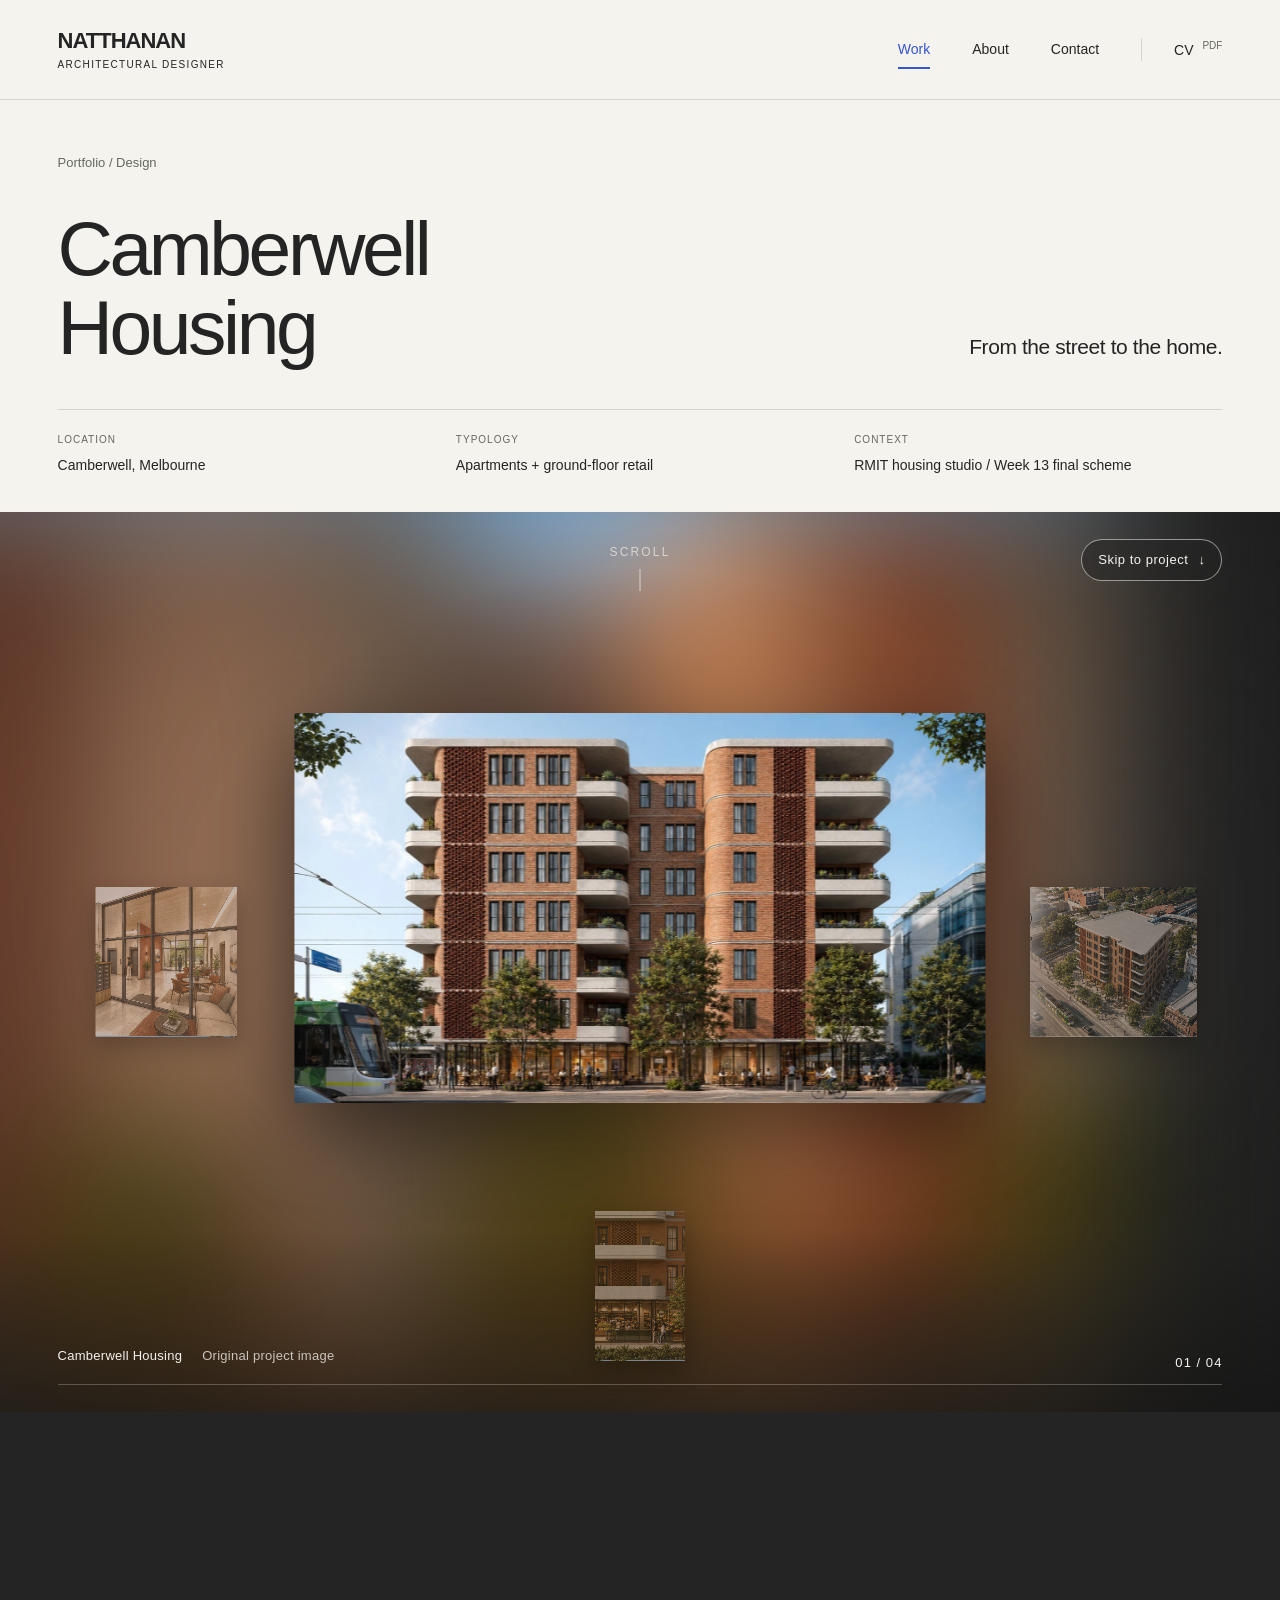
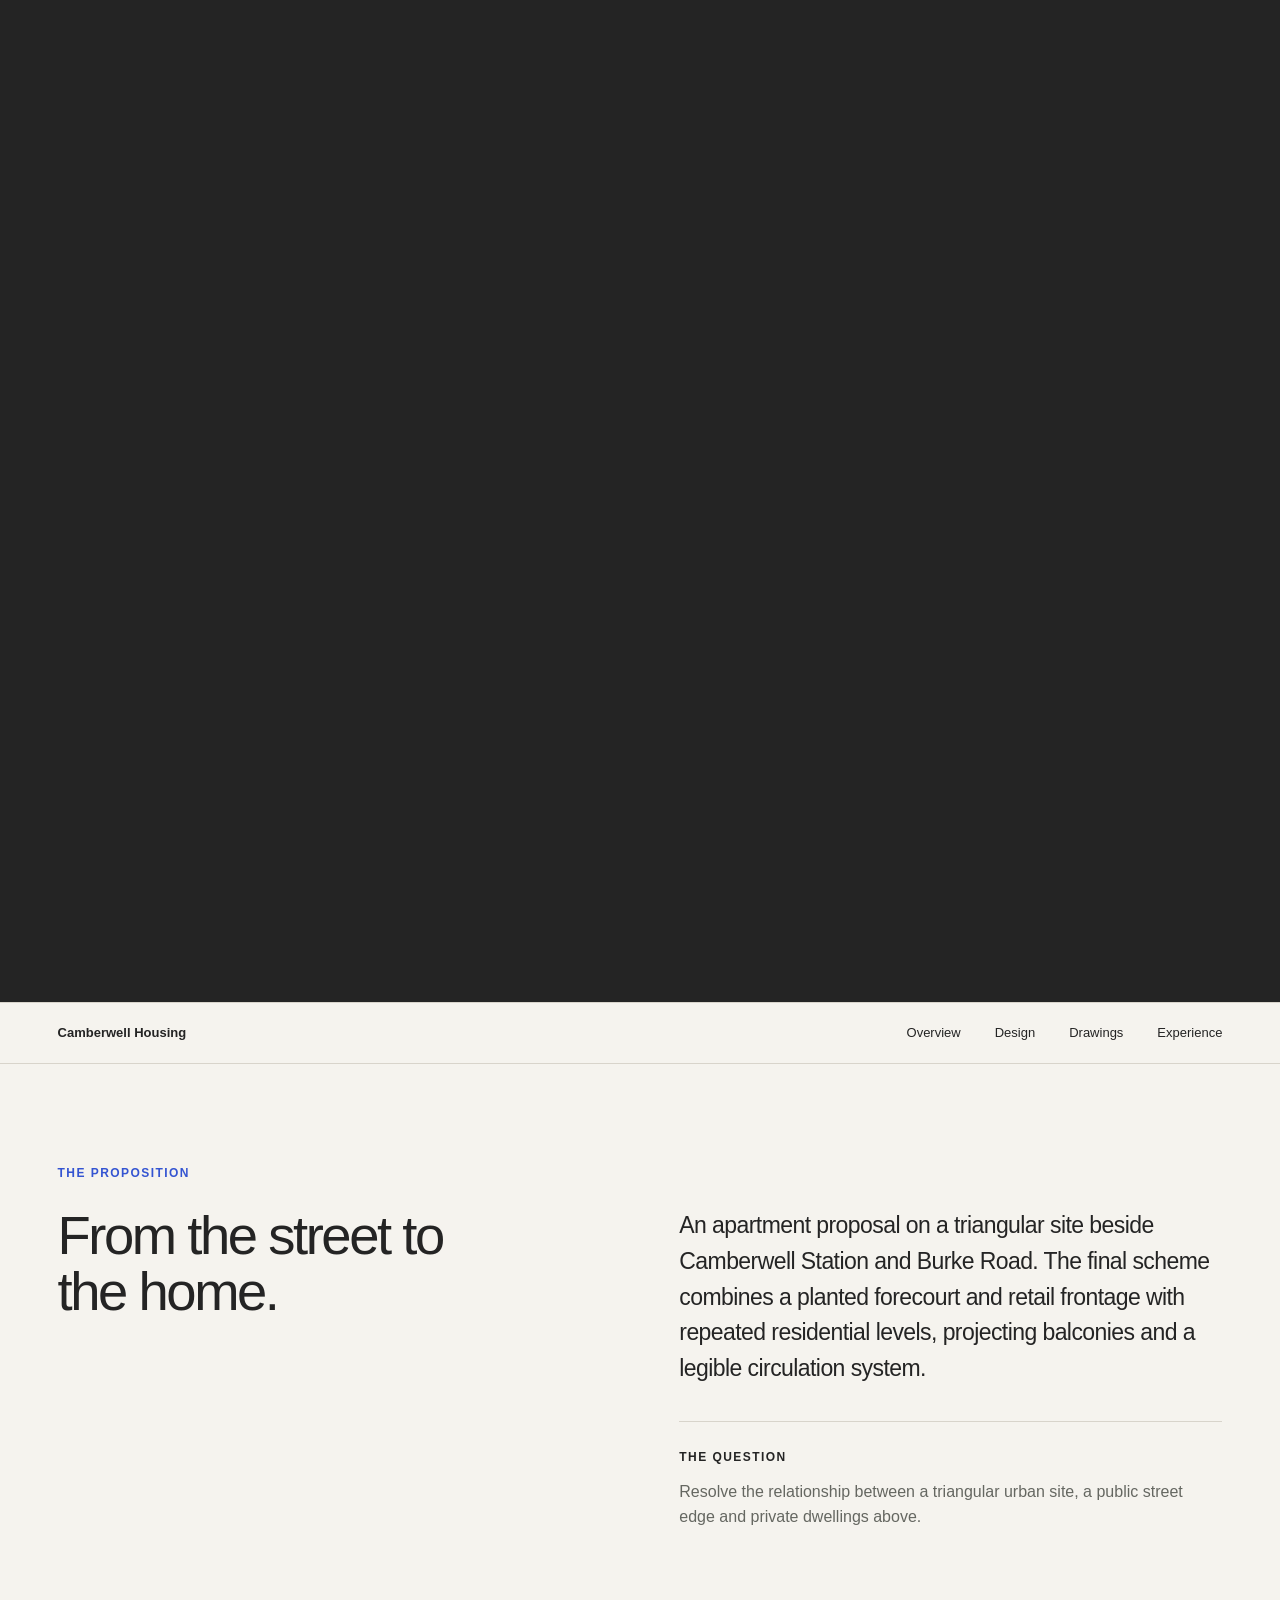
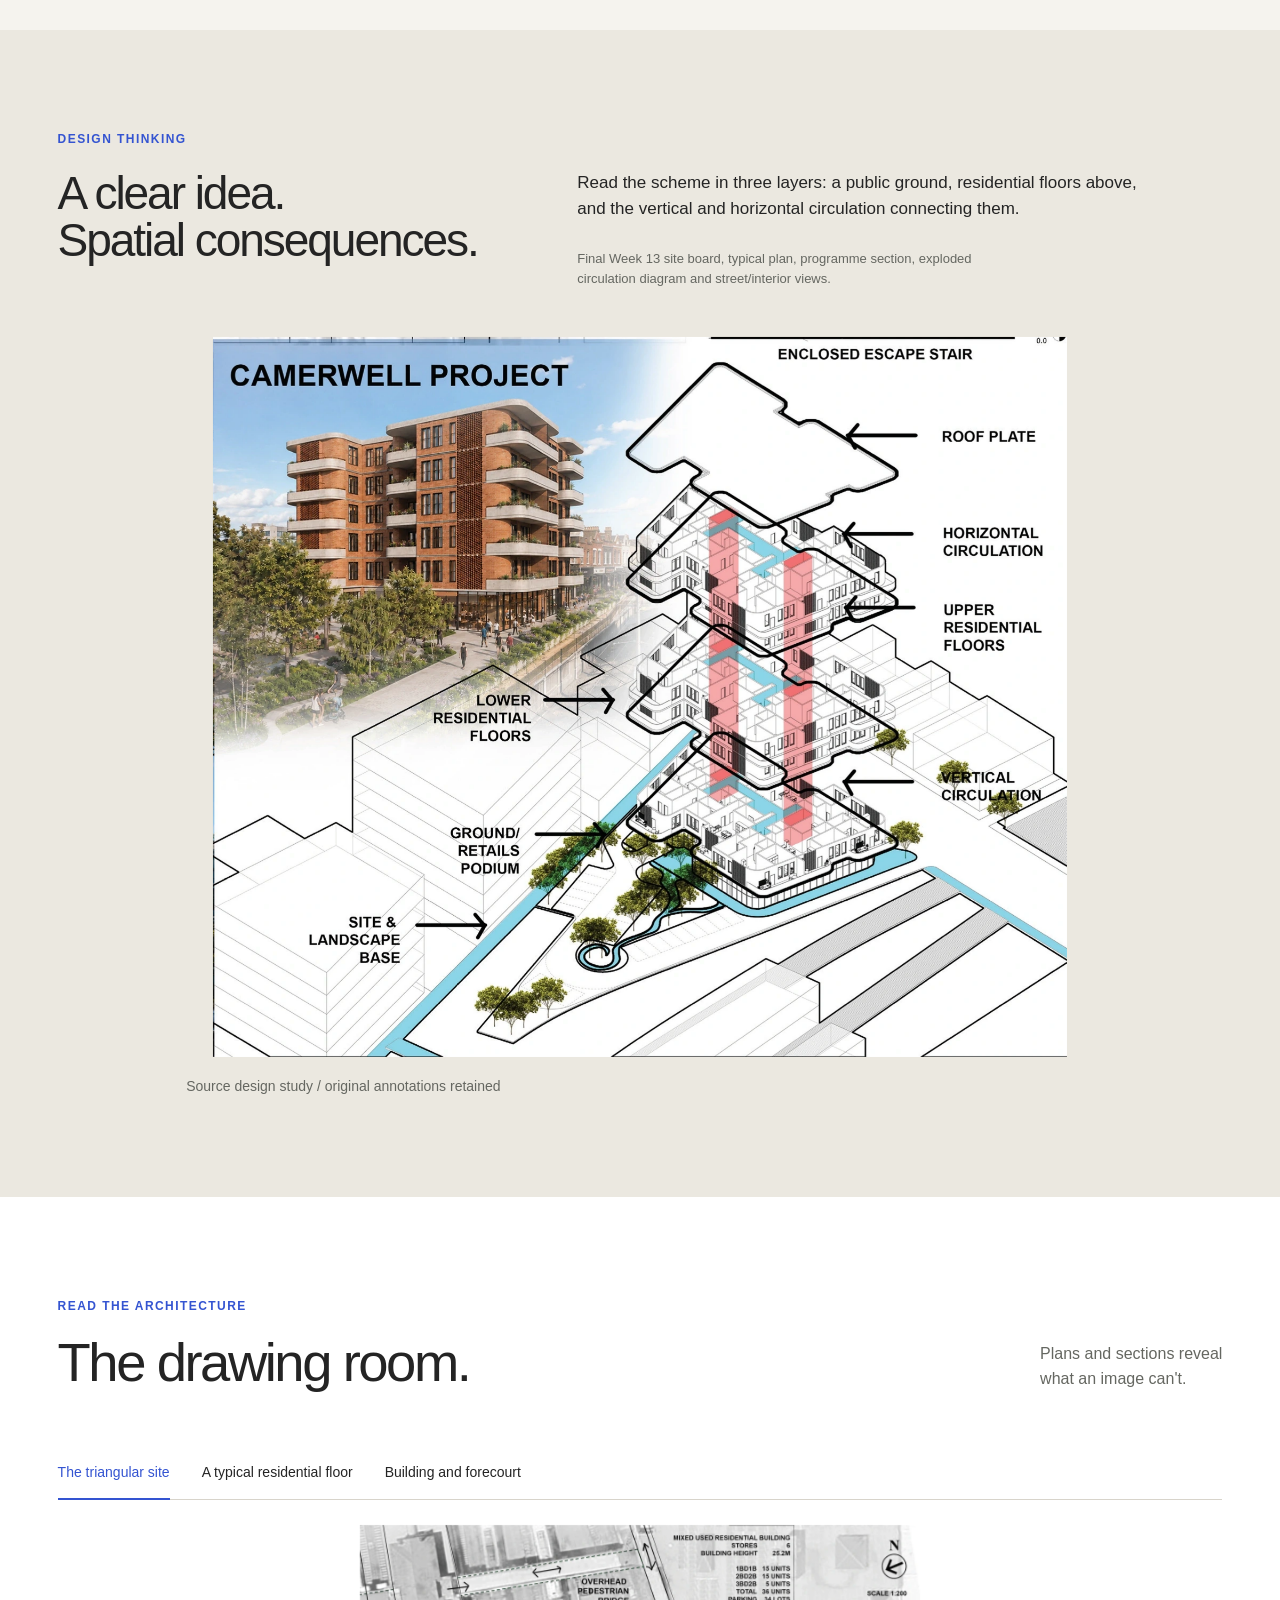
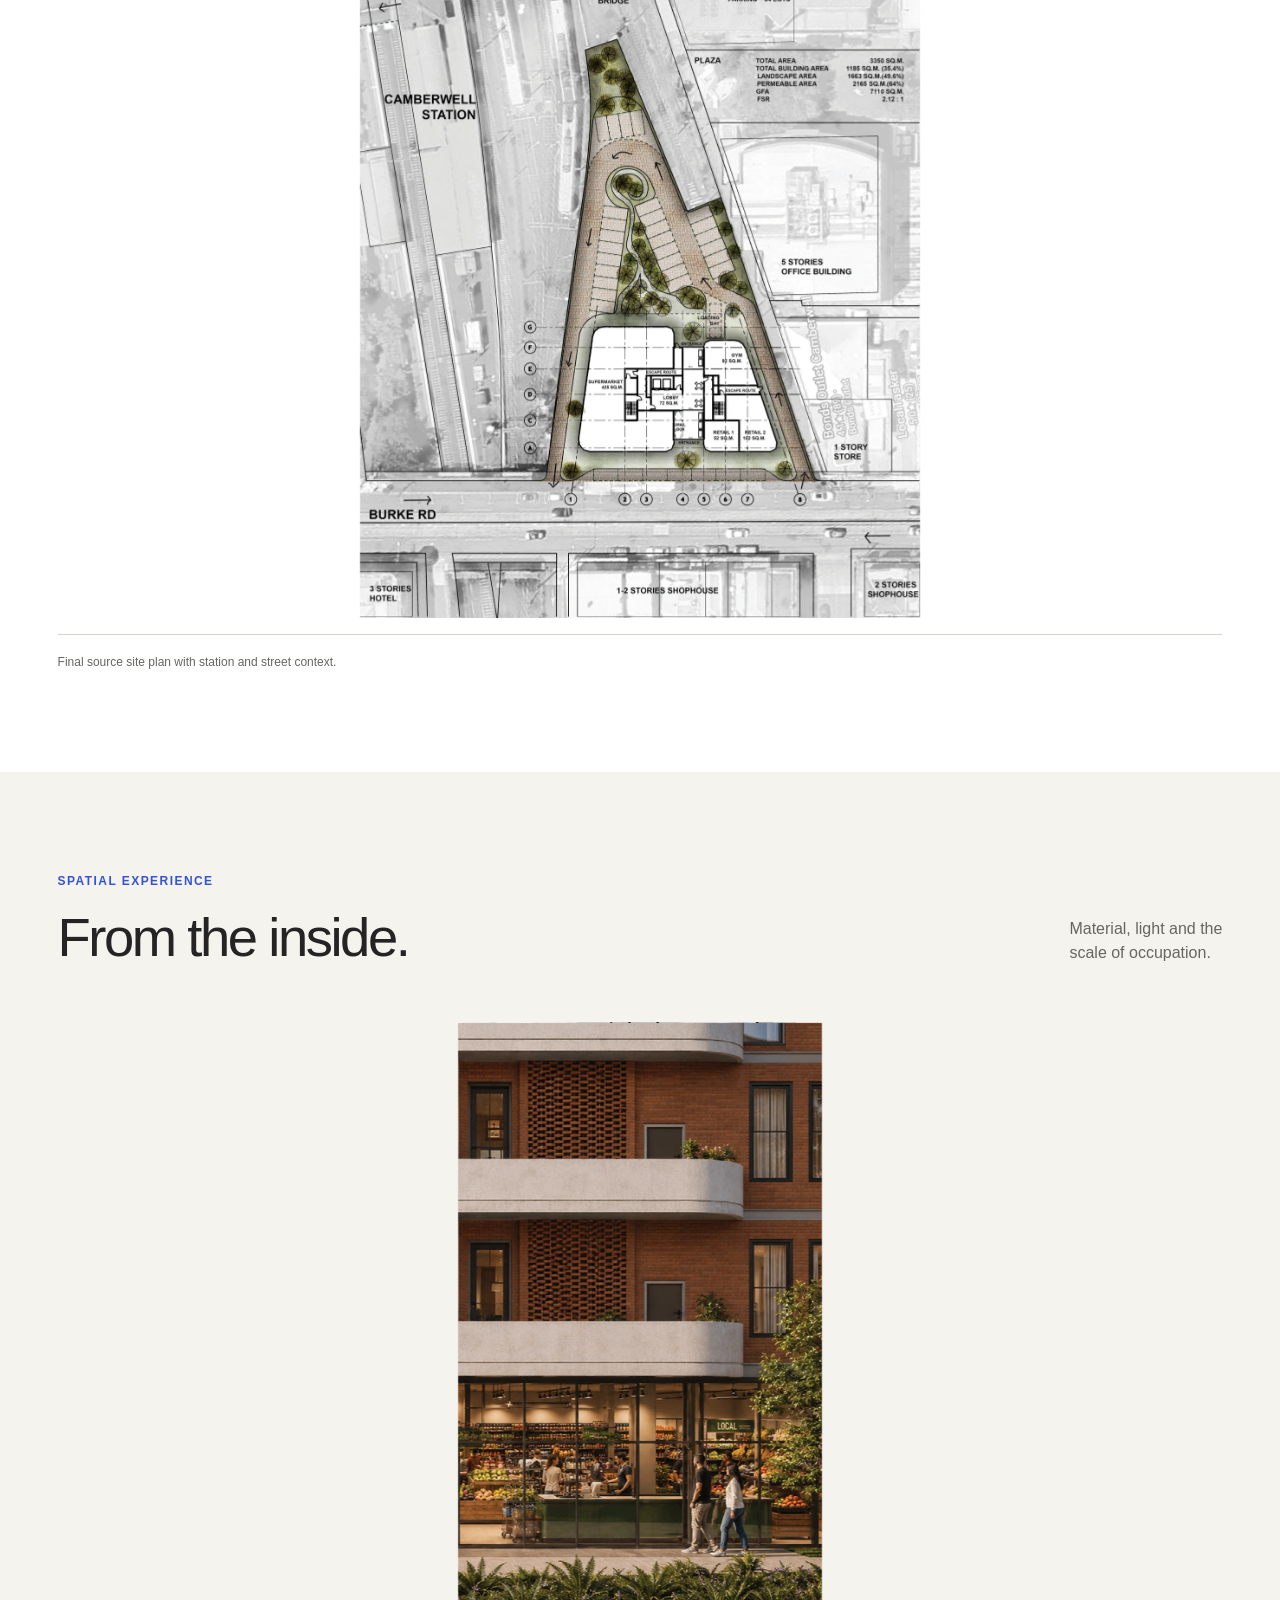
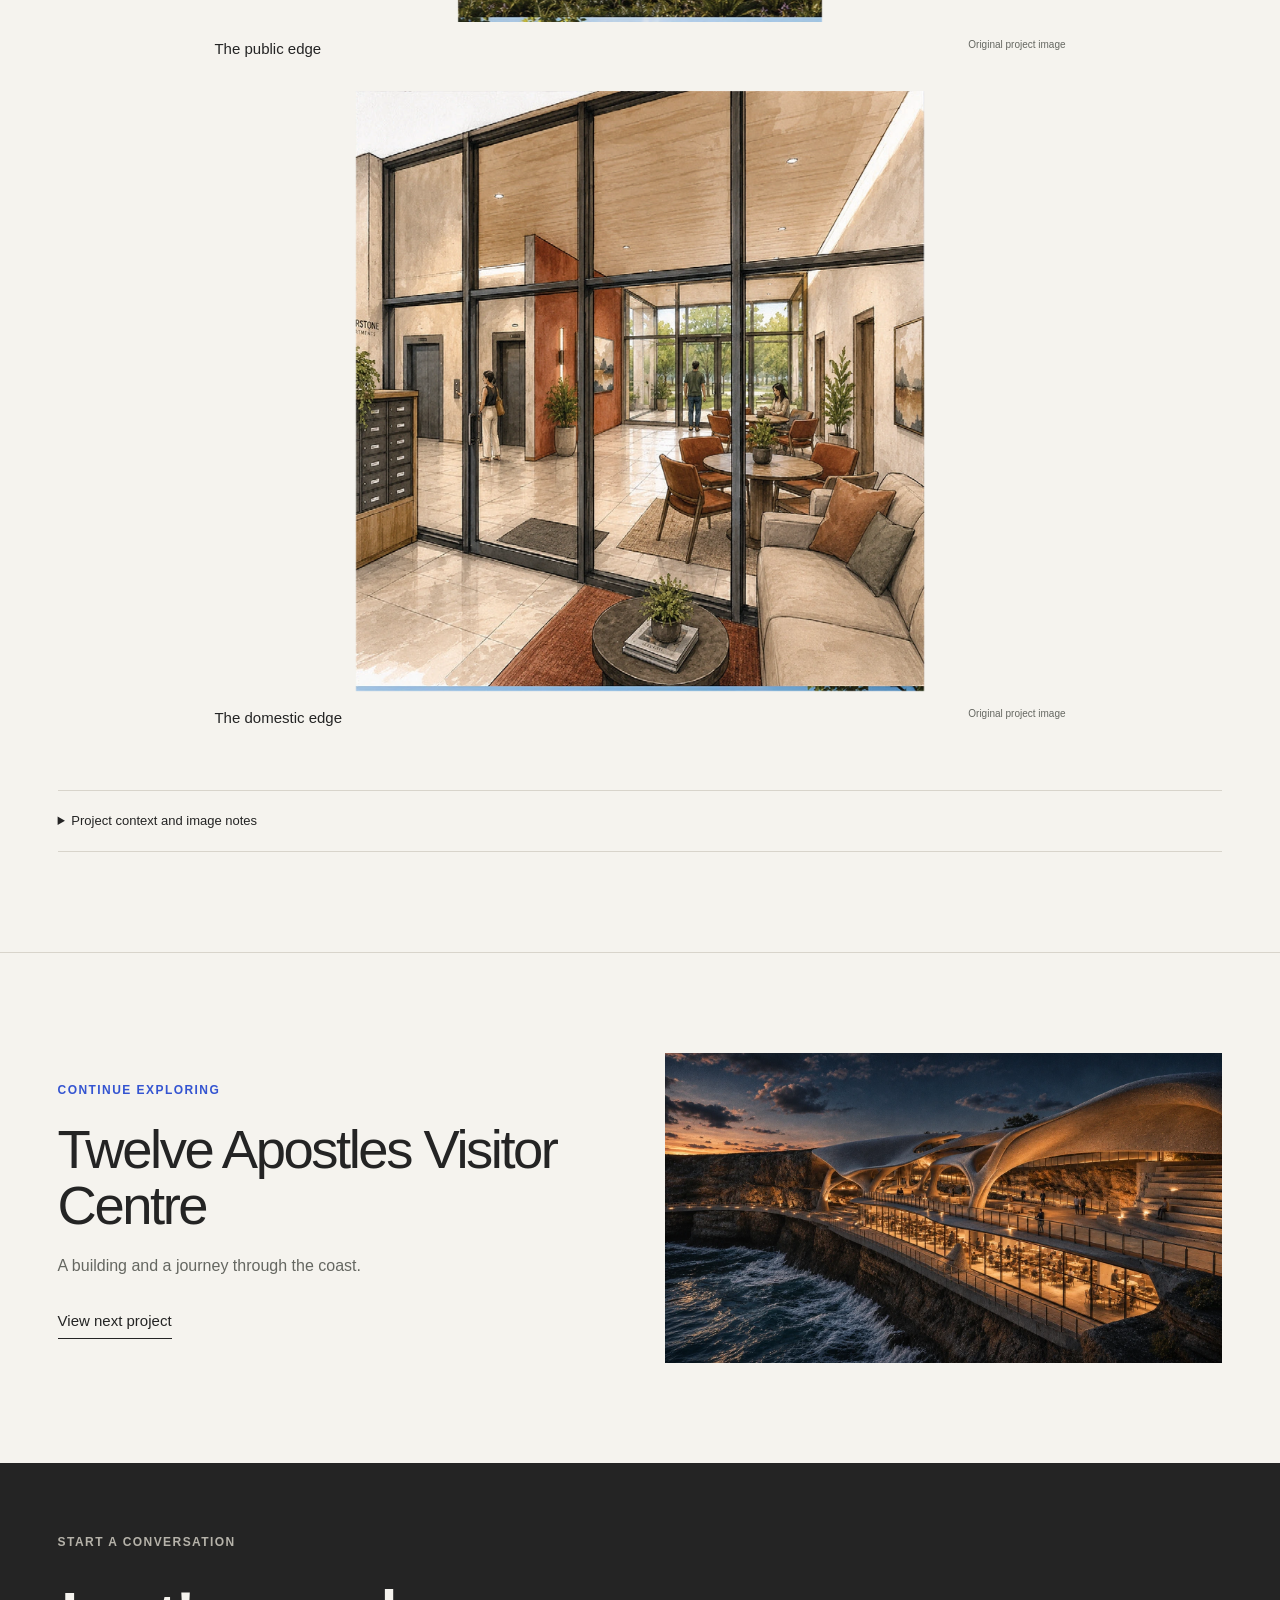
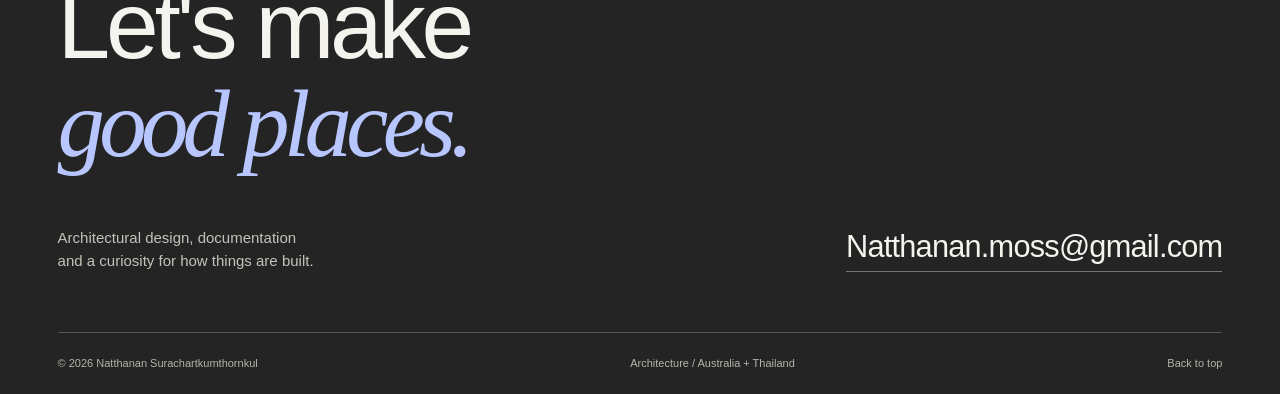
==== commit cbbad3f8: "Turn the project render sequence into a scroll-driven wheel Renders sit on a ring; scrolling turns i" ====
--- a/project-camberwell.html
+++ b/project-camberwell.html
@@ -1 +1 @@
-<!doctype html><html lang="en"><head><meta charset="utf-8"><meta name="viewport" content="width=device-width,initial-scale=1"><meta name="description" content="An apartment proposal on a triangular site beside Camberwell Station and Burke Road. The final scheme combines a planted forecourt and retail frontage with repeated residential levels, projecting balconies and a legible circulation system."><meta name="robots" content="noindex,nofollow"><meta name="theme-color" content="#f5f3ee"><title>Camberwell Housing — Natthanan</title><link rel="icon" href="favicon.svg" type="image/svg+xml"><link rel="stylesheet" href="style.css?v=20261121-3"><link rel="stylesheet" href="study-images.css?v=20261121-3"><script src="carousel-data.js?v=20261121-4"></script><script src="app.js?v=20261121-3" defer></script><link rel="stylesheet" href="render-sequence.css?v=20261122-1"><script src="render-sequence.js?v=20261122-1" defer></script></head><body id="top"><a class="skip-link" href="#main">Skip to content</a><header class="site-header"><a class="wordmark" href="index.html" aria-label="Natthanan home">NATTHANAN<span>ARCHITECTURAL DESIGNER</span></a><nav aria-label="Main navigation"><a aria-current="page" href="work.html">Work</a><a href="index.html#about">About</a><a href="index.html#contact">Contact</a><a class="nav-cv" href="downloads/Natthanan_CV.pdf" target="_blank" rel="noopener">CV <span>PDF</span></a></nav></header><main id="main"><section class="project-heading section" data-preview="Project introduction"><a class="breadcrumb" href="work.html">Portfolio / Design</a><div class="project-title"><h1>Camberwell Housing</h1><p>From the street to the home.</p></div><dl class="project-metadata"><div><dt>LOCATION</dt><dd>Camberwell, Melbourne</dd></div><div><dt>TYPOLOGY</dt><dd>Apartments + ground-floor retail</dd></div><div><dt>CONTEXT</dt><dd>RMIT housing studio / Week 13 final scheme</dd></div></dl></section><section class="render-sequence" aria-label="Project renders, 4 images" data-preview="Project hero"><div class="rs-stage"><figure class="rs-frame"><img class="rs-glow" src="assets/cam_front_full.webp" alt="" aria-hidden="true" loading="eager" decoding="async"><img class="rs-image" src="assets/cam_front_full.webp" alt="Camberwell Housing" width="1600" height="901" loading="eager" decoding="async"><figcaption><strong>Camberwell Housing</strong><span>Original project image</span></figcaption></figure><figure class="rs-frame"><img class="rs-glow" src="assets/cam_aerial.webp" alt="" aria-hidden="true" loading="eager" decoding="async"><img class="rs-image" src="assets/cam_aerial.webp" alt="Building and forecourt" width="1600" height="1436" loading="lazy" decoding="async"><figcaption><strong>Building and forecourt</strong><span>Source final-scheme aerial perspective</span></figcaption></figure><figure class="rs-frame"><img class="rs-glow" src="assets/cam_shopfront.webp" alt="" aria-hidden="true" loading="eager" decoding="async"><img class="rs-image" src="assets/cam_shopfront.webp" alt="The public edge" width="969" height="1600" loading="lazy" decoding="async"><figcaption><strong>The public edge</strong><span>Original project image</span></figcaption></figure><figure class="rs-frame"><img class="rs-glow" src="assets/cam_living.webp" alt="" aria-hidden="true" loading="eager" decoding="async"><img class="rs-image" src="assets/cam_living.webp" alt="The domestic edge" width="1516" height="1600" loading="lazy" decoding="async"><figcaption><strong>The domestic edge</strong><span>Original project image</span></figcaption></figure><div class="rs-ui" aria-hidden="true"><div class="rs-count"><span class="rs-current">01</span> / 04</div><div class="rs-progress"><span></span></div></div><span class="rs-hint" aria-hidden="true">Scroll</span><a class="rs-skip" href="#overview">Skip to project <span aria-hidden="true">↓</span></a></div></section><nav class="project-nav" aria-label="Project sections"><span>Camberwell Housing</span><a href="#overview">Overview</a><a href="#design">Design</a><a href="#drawings">Drawings</a><a href="#experience">Experience</a></nav><section id="overview" class="section project-overview" data-preview="Project overview"><div class="eyebrow blue">THE PROPOSITION</div><div class="overview-grid"><h2>From the street to the home.</h2><div><p class="large-copy">An apartment proposal on a triangular site beside Camberwell Station and Burke Road. The final scheme combines a planted forecourt and retail frontage with repeated residential levels, projecting balconies and a legible circulation system.</p><div class="challenge"><span class="eyebrow">THE QUESTION</span><p>Resolve the relationship between a triangular urban site, a public street edge and private dwellings above.</p></div></div></div></section><section id="design" class="section project-design" data-preview="Design decision"><div class="decision-text"><div class="eyebrow blue">DESIGN THINKING</div><h2>A clear idea.<br>Spatial consequences.</h2><p>Read the scheme in three layers: a public ground, residential floors above, and the vertical and horizontal circulation connecting them.</p><p class="evidence">Final Week 13 site board, typical plan, programme section, exploded circulation diagram and street/interior views.</p></div><figure><button class="drawing-button" data-image="assets/cam_exploded.webp" data-caption="Camberwell Housing — source design study"><img src="assets/cam_exploded.webp" alt="Camberwell Housing source design study" width="1600" height="1350" class="" loading="lazy"><span class="zoom-label">Inspect study</span></button><figcaption>Source design study / original annotations retained</figcaption></figure></section><section id="drawings" class="section project-drawings" data-preview="Drawing explorer"><div class="section-top"><div><div class="eyebrow blue">READ THE ARCHITECTURE</div><h2>The drawing room.</h2></div><p>Plans and sections reveal<br>what an image can't.</p></div><div class="drawing-tabs" role="tablist" aria-label="Project drawings"><button role="tab" id="tab-0" aria-controls="panel-0" aria-selected="true" tabindex="0" data-tab="0">The triangular site</button><button role="tab" id="tab-1" aria-controls="panel-1" aria-selected="false" tabindex="-1" data-tab="1">A typical residential floor</button><button role="tab" id="tab-2" aria-controls="panel-2" aria-selected="false" tabindex="-1" data-tab="2">Building and forecourt</button></div><div class="drawing-panels"><div role="tabpanel" id="panel-0" aria-labelledby="tab-0" ><button class="drawing-button" data-image="assets/cam_site_plan.webp" data-caption="The triangular site — Final source site plan with station and street context."><img src="assets/cam_site_plan.webp" alt="The triangular site" width="1292" height="1600" class=" portrait-asset portrait-image" loading="lazy"><span class="zoom-label">Inspect drawing</span></button><p class="caption">Final source site plan with station and street context.</p></div><div role="tabpanel" id="panel-1" aria-labelledby="tab-1" hidden><button class="drawing-button" data-image="assets/cam_typical_plan.webp" data-caption="A typical residential floor — Original annotated plan / not to scale."><img src="assets/cam_typical_plan.webp" alt="A typical residential floor" width="1600" height="1071" class="" loading="lazy"><span class="zoom-label">Inspect drawing</span></button><p class="caption">Original annotated plan / not to scale.</p></div><div role="tabpanel" id="panel-2" aria-labelledby="tab-2" hidden><button class="drawing-button" data-image="assets/cam_aerial.webp" data-caption="Building and forecourt — Source final-scheme aerial perspective."><img src="assets/cam_aerial.webp" alt="Building and forecourt" width="1600" height="1436" class="" loading="lazy"><span class="zoom-label">Inspect drawing</span></button><p class="caption">Source final-scheme aerial perspective.</p></div></div></section><section id="experience" class="section project-experience" data-preview="Spatial experience"><div class="section-top"><div><div class="eyebrow blue">SPATIAL EXPERIENCE</div><h2>From the inside.</h2></div><p>Material, light and the<br>scale of occupation.</p></div><div class="experience-grid"><figure><button class="gallery-button" data-image="assets/cam_shopfront.webp" data-caption="The public edge"><img src="assets/cam_shopfront.webp" alt="The public edge" width="969" height="1600" class=" portrait-asset portrait-image" loading="lazy"><span class="zoom-label">View image</span></button><figcaption><strong>The public edge</strong><span>Original project image</span></figcaption></figure><figure><button class="gallery-button" data-image="assets/cam_living.webp" data-caption="The domestic edge"><img src="assets/cam_living.webp" alt="The domestic edge" width="1516" height="1600" class=" portrait-asset portrait-image" loading="lazy"><span class="zoom-label">View image</span></button><figcaption><strong>The domestic edge</strong><span>Original project image</span></figcaption></figure></div><details class="source-note"><summary>Project context and image notes</summary><p>RMIT housing studio / Week 13 final scheme. Retrospective reading of the final drawings, not a documented options-testing timeline. No daylight, yield, accessibility or fire-compliance result is inferred.</p><p>Images marked AI-assisted are presentation studies. Original drawings remain the reference for dimensions, labels and geometry.</p></details></section><section class="next-project section" data-preview="Next project"><div><span class="eyebrow blue">CONTINUE EXPLORING</span><h2><a href="project-visitor.html">Twelve Apostles Visitor Centre</a></h2><p>A building and a journey through the coast.</p><a class="text-link" href="project-visitor.html">View next project</a></div><a href="project-visitor.html"><img src="assets/visitor_hero.webp" alt="Twelve Apostles Visitor Centre" width="1600" height="902" class="" loading="lazy"></a></section></main><footer id="contact" data-preview="Contact" class="contact"><div class="eyebrow">START A CONVERSATION</div><h2>Let's make<br><em>good places.</em></h2><div class="contact-bottom"><p>Architectural design, documentation<br>and a curiosity for how things are built.</p><a class="email" href="mailto:Natthanan.moss@gmail.com">Natthanan.moss@gmail.com</a></div><div class="footer-line"><span>© 2026 Natthanan Surachartkumthornkul</span><span>Architecture / Australia + Thailand</span><a href="#top">Back to top</a></div></footer><dialog id="image-dialog" aria-label="Project image viewer"><div class="viewer-bar"><span id="viewer-caption"></span><button type="button" id="close-viewer">Close</button></div><div class="viewer-scroll"><img id="viewer-image" alt=""></div><div class="viewer-bottom"><span>Original image proportions retained.</span><button id="zoom-viewer" type="button">Zoom in</button></div></dialog></body></html>+<!doctype html><html lang="en"><head><meta charset="utf-8"><meta name="viewport" content="width=device-width,initial-scale=1"><meta name="description" content="An apartment proposal on a triangular site beside Camberwell Station and Burke Road. The final scheme combines a planted forecourt and retail frontage with repeated residential levels, projecting balconies and a legible circulation system."><meta name="robots" content="noindex,nofollow"><meta name="theme-color" content="#f5f3ee"><title>Camberwell Housing — Natthanan</title><link rel="icon" href="favicon.svg" type="image/svg+xml"><link rel="stylesheet" href="style.css?v=20261121-3"><link rel="stylesheet" href="study-images.css?v=20261121-3"><script src="carousel-data.js?v=20261121-4"></script><script src="app.js?v=20261121-3" defer></script><link rel="stylesheet" href="render-sequence.css?v=20261122-2"><script src="render-sequence.js?v=20261122-2" defer></script></head><body id="top"><a class="skip-link" href="#main">Skip to content</a><header class="site-header"><a class="wordmark" href="index.html" aria-label="Natthanan home">NATTHANAN<span>ARCHITECTURAL DESIGNER</span></a><nav aria-label="Main navigation"><a aria-current="page" href="work.html">Work</a><a href="index.html#about">About</a><a href="index.html#contact">Contact</a><a class="nav-cv" href="downloads/Natthanan_CV.pdf" target="_blank" rel="noopener">CV <span>PDF</span></a></nav></header><main id="main"><section class="project-heading section" data-preview="Project introduction"><a class="breadcrumb" href="work.html">Portfolio / Design</a><div class="project-title"><h1>Camberwell Housing</h1><p>From the street to the home.</p></div><dl class="project-metadata"><div><dt>LOCATION</dt><dd>Camberwell, Melbourne</dd></div><div><dt>TYPOLOGY</dt><dd>Apartments + ground-floor retail</dd></div><div><dt>CONTEXT</dt><dd>RMIT housing studio / Week 13 final scheme</dd></div></dl></section><section class="render-sequence" aria-label="Project renders, 4 images" data-preview="Project hero"><div class="rs-stage"><figure class="rs-frame"><img class="rs-glow" src="assets/cam_front_full.webp" alt="" aria-hidden="true" loading="eager" decoding="async"><img class="rs-image" src="assets/cam_front_full.webp" alt="Camberwell Housing" width="1600" height="901" loading="eager" decoding="async"><figcaption><strong>Camberwell Housing</strong><span>Original project image</span></figcaption></figure><figure class="rs-frame"><img class="rs-glow" src="assets/cam_aerial.webp" alt="" aria-hidden="true" loading="eager" decoding="async"><img class="rs-image" src="assets/cam_aerial.webp" alt="Building and forecourt" width="1600" height="1436" loading="lazy" decoding="async"><figcaption><strong>Building and forecourt</strong><span>Source final-scheme aerial perspective</span></figcaption></figure><figure class="rs-frame"><img class="rs-glow" src="assets/cam_shopfront.webp" alt="" aria-hidden="true" loading="eager" decoding="async"><img class="rs-image" src="assets/cam_shopfront.webp" alt="The public edge" width="969" height="1600" loading="lazy" decoding="async"><figcaption><strong>The public edge</strong><span>Original project image</span></figcaption></figure><figure class="rs-frame"><img class="rs-glow" src="assets/cam_living.webp" alt="" aria-hidden="true" loading="eager" decoding="async"><img class="rs-image" src="assets/cam_living.webp" alt="The domestic edge" width="1516" height="1600" loading="lazy" decoding="async"><figcaption><strong>The domestic edge</strong><span>Original project image</span></figcaption></figure><div class="rs-ui" aria-hidden="true"><div class="rs-count"><span class="rs-current">01</span> / 04</div><div class="rs-progress"><span></span></div></div><span class="rs-hint" aria-hidden="true">Scroll</span><a class="rs-skip" href="#overview">Skip to project <span aria-hidden="true">↓</span></a></div></section><nav class="project-nav" aria-label="Project sections"><span>Camberwell Housing</span><a href="#overview">Overview</a><a href="#design">Design</a><a href="#drawings">Drawings</a><a href="#experience">Experience</a></nav><section id="overview" class="section project-overview" data-preview="Project overview"><div class="eyebrow blue">THE PROPOSITION</div><div class="overview-grid"><h2>From the street to the home.</h2><div><p class="large-copy">An apartment proposal on a triangular site beside Camberwell Station and Burke Road. The final scheme combines a planted forecourt and retail frontage with repeated residential levels, projecting balconies and a legible circulation system.</p><div class="challenge"><span class="eyebrow">THE QUESTION</span><p>Resolve the relationship between a triangular urban site, a public street edge and private dwellings above.</p></div></div></div></section><section id="design" class="section project-design" data-preview="Design decision"><div class="decision-text"><div class="eyebrow blue">DESIGN THINKING</div><h2>A clear idea.<br>Spatial consequences.</h2><p>Read the scheme in three layers: a public ground, residential floors above, and the vertical and horizontal circulation connecting them.</p><p class="evidence">Final Week 13 site board, typical plan, programme section, exploded circulation diagram and street/interior views.</p></div><figure><button class="drawing-button" data-image="assets/cam_exploded.webp" data-caption="Camberwell Housing — source design study"><img src="assets/cam_exploded.webp" alt="Camberwell Housing source design study" width="1600" height="1350" class="" loading="lazy"><span class="zoom-label">Inspect study</span></button><figcaption>Source design study / original annotations retained</figcaption></figure></section><section id="drawings" class="section project-drawings" data-preview="Drawing explorer"><div class="section-top"><div><div class="eyebrow blue">READ THE ARCHITECTURE</div><h2>The drawing room.</h2></div><p>Plans and sections reveal<br>what an image can't.</p></div><div class="drawing-tabs" role="tablist" aria-label="Project drawings"><button role="tab" id="tab-0" aria-controls="panel-0" aria-selected="true" tabindex="0" data-tab="0">The triangular site</button><button role="tab" id="tab-1" aria-controls="panel-1" aria-selected="false" tabindex="-1" data-tab="1">A typical residential floor</button><button role="tab" id="tab-2" aria-controls="panel-2" aria-selected="false" tabindex="-1" data-tab="2">Building and forecourt</button></div><div class="drawing-panels"><div role="tabpanel" id="panel-0" aria-labelledby="tab-0" ><button class="drawing-button" data-image="assets/cam_site_plan.webp" data-caption="The triangular site — Final source site plan with station and street context."><img src="assets/cam_site_plan.webp" alt="The triangular site" width="1292" height="1600" class=" portrait-asset portrait-image" loading="lazy"><span class="zoom-label">Inspect drawing</span></button><p class="caption">Final source site plan with station and street context.</p></div><div role="tabpanel" id="panel-1" aria-labelledby="tab-1" hidden><button class="drawing-button" data-image="assets/cam_typical_plan.webp" data-caption="A typical residential floor — Original annotated plan / not to scale."><img src="assets/cam_typical_plan.webp" alt="A typical residential floor" width="1600" height="1071" class="" loading="lazy"><span class="zoom-label">Inspect drawing</span></button><p class="caption">Original annotated plan / not to scale.</p></div><div role="tabpanel" id="panel-2" aria-labelledby="tab-2" hidden><button class="drawing-button" data-image="assets/cam_aerial.webp" data-caption="Building and forecourt — Source final-scheme aerial perspective."><img src="assets/cam_aerial.webp" alt="Building and forecourt" width="1600" height="1436" class="" loading="lazy"><span class="zoom-label">Inspect drawing</span></button><p class="caption">Source final-scheme aerial perspective.</p></div></div></section><section id="experience" class="section project-experience" data-preview="Spatial experience"><div class="section-top"><div><div class="eyebrow blue">SPATIAL EXPERIENCE</div><h2>From the inside.</h2></div><p>Material, light and the<br>scale of occupation.</p></div><div class="experience-grid"><figure><button class="gallery-button" data-image="assets/cam_shopfront.webp" data-caption="The public edge"><img src="assets/cam_shopfront.webp" alt="The public edge" width="969" height="1600" class=" portrait-asset portrait-image" loading="lazy"><span class="zoom-label">View image</span></button><figcaption><strong>The public edge</strong><span>Original project image</span></figcaption></figure><figure><button class="gallery-button" data-image="assets/cam_living.webp" data-caption="The domestic edge"><img src="assets/cam_living.webp" alt="The domestic edge" width="1516" height="1600" class=" portrait-asset portrait-image" loading="lazy"><span class="zoom-label">View image</span></button><figcaption><strong>The domestic edge</strong><span>Original project image</span></figcaption></figure></div><details class="source-note"><summary>Project context and image notes</summary><p>RMIT housing studio / Week 13 final scheme. Retrospective reading of the final drawings, not a documented options-testing timeline. No daylight, yield, accessibility or fire-compliance result is inferred.</p><p>Images marked AI-assisted are presentation studies. Original drawings remain the reference for dimensions, labels and geometry.</p></details></section><section class="next-project section" data-preview="Next project"><div><span class="eyebrow blue">CONTINUE EXPLORING</span><h2><a href="project-visitor.html">Twelve Apostles Visitor Centre</a></h2><p>A building and a journey through the coast.</p><a class="text-link" href="project-visitor.html">View next project</a></div><a href="project-visitor.html"><img src="assets/visitor_hero.webp" alt="Twelve Apostles Visitor Centre" width="1600" height="902" class="" loading="lazy"></a></section></main><footer id="contact" data-preview="Contact" class="contact"><div class="eyebrow">START A CONVERSATION</div><h2>Let's make<br><em>good places.</em></h2><div class="contact-bottom"><p>Architectural design, documentation<br>and a curiosity for how things are built.</p><a class="email" href="mailto:Natthanan.moss@gmail.com">Natthanan.moss@gmail.com</a></div><div class="footer-line"><span>© 2026 Natthanan Surachartkumthornkul</span><span>Architecture / Australia + Thailand</span><a href="#top">Back to top</a></div></footer><dialog id="image-dialog" aria-label="Project image viewer"><div class="viewer-bar"><span id="viewer-caption"></span><button type="button" id="close-viewer">Close</button></div><div class="viewer-scroll"><img id="viewer-image" alt=""></div><div class="viewer-bottom"><span>Original image proportions retained.</span><button id="zoom-viewer" type="button">Zoom in</button></div></dialog></body></html>
--- a/render-sequence.css
+++ b/render-sequence.css
@@ -1,12 +1,14 @@
-/* Scroll-driven render sequence for project openings.
+/* Render wheel for project openings.
    Without JavaScript the renders simply stack in the page.
-   With JavaScript (.is-active) the stage pins to the screen and each
-   render crossfades into the next as the visitor scrolls. */
+   With JavaScript (.is-active) the stage pins to the screen and the renders
+   turn on a ring: the one at the top is enlarged as the main view. */
 .render-sequence{position:relative;background:var(--ink);color:var(--paper)}
 .render-sequence.is-active{height:calc(100vh + (var(--frames) - 1) * 90vh + 40vh);height:calc(100svh + (var(--frames) - 1) * 90vh + 40vh)}
+.render-sequence.is-single{height:100vh;height:100svh}
 .rs-stage{position:relative}
 .is-active .rs-stage{position:sticky;top:0;height:100vh;height:100svh;overflow:hidden}
 
+/* Fallback: stacked renders */
 .rs-frame{margin:0;padding:24px var(--gutter)}
 .rs-frame .rs-image{display:block;width:100%;height:auto}
 .rs-glow{display:none}
@@ -14,45 +16,51 @@
 .rs-frame figcaption strong{font-weight:500;color:var(--paper)}
 .rs-frame figcaption span{color:#b9b6ae;text-align:right}
 
-.is-active .rs-frame{position:absolute;inset:0;padding:0;opacity:0;will-change:opacity,transform}
-.is-active .rs-frame:first-child{opacity:1;--cap:1}
-.is-active .rs-frame .rs-image{position:relative;z-index:2;width:100%;height:100%;object-fit:contain;padding:clamp(44px,8vh,90px) max(var(--gutter),8vw) clamp(96px,14vh,136px);filter:drop-shadow(0 30px 80px rgba(0,0,0,.35))}
-/* Diffuse light: a blurred, enlarged copy of each render glows out behind it. */
-.is-active .rs-glow{display:block;position:absolute;inset:-12%;width:124%;height:124%;object-fit:cover;filter:blur(70px) saturate(1.6) brightness(.98);z-index:0;transform:translateZ(0);pointer-events:none}
-.is-active .rs-frame::after{content:"";position:absolute;inset:0;z-index:1;pointer-events:none;background:radial-gradient(ellipse at 50% 45%,transparent 55%,rgba(20,20,20,.35) 100%),linear-gradient(to top,rgba(20,20,20,.62),transparent 20%)}
-.is-active .rs-frame figcaption{z-index:3;opacity:var(--cap,0);position:absolute;left:var(--gutter);right:calc(var(--gutter) + 120px);bottom:clamp(34px,5vh,52px);margin:0;justify-content:flex-start;align-items:baseline}
-.is-active .rs-frame figcaption span{text-align:left}
+/* Ambient glow from the main render */
+.rs-glows{position:absolute;inset:0;z-index:0;pointer-events:none}
+.is-active .rs-glow{display:block;position:absolute;inset:-12%;width:124%;height:124%;object-fit:cover;filter:blur(70px) saturate(1.6) brightness(.98);opacity:0;transform:translateZ(0)}
+.is-active .rs-stage::after{content:"";position:absolute;inset:0;z-index:1;pointer-events:none;background:radial-gradient(ellipse at 50% 45%,transparent 50%,rgba(20,20,20,.4) 100%),linear-gradient(to top,rgba(20,20,20,.62),transparent 20%)}
+
+/* The wheel */
+.is-active .rs-frame{position:absolute;left:0;top:0;padding:0;display:flex;align-items:center;justify-content:center;transform-origin:center;will-change:transform,opacity;cursor:pointer}
+.is-active .rs-frame.is-main{cursor:default}
+.is-active .rs-frame .rs-image{width:auto;height:auto;max-width:100%;max-height:100%;object-fit:contain;box-shadow:0 30px 80px rgba(0,0,0,.45);border-radius:2px}
+.is-active .rs-frame:not(.is-main):hover .rs-image{outline:1px solid rgba(245,243,238,.7);outline-offset:4px}
+
+/* Caption of the main render */
+.rs-captions{position:absolute;left:var(--gutter);right:calc(var(--gutter) + 120px);bottom:clamp(34px,5vh,52px);z-index:70;pointer-events:none}
+.rs-captions figcaption{position:absolute;left:0;bottom:0;display:flex;gap:20px;align-items:baseline;margin:0;font-size:13px;letter-spacing:.02em;opacity:0}
+.rs-captions figcaption strong{font-weight:500;color:var(--paper)}
+.rs-captions figcaption span{color:#c9c6be}
 
 .rs-ui{display:none}
-.is-active .rs-ui{display:block;z-index:4;position:absolute;left:var(--gutter);right:var(--gutter);bottom:clamp(22px,3vh,30px);pointer-events:none}
+.is-active .rs-ui{display:block;z-index:71;position:absolute;left:var(--gutter);right:var(--gutter);bottom:clamp(22px,3vh,30px);pointer-events:none}
 .rs-count{position:absolute;right:0;bottom:12px;font-size:13px;letter-spacing:.08em;font-variant-numeric:tabular-nums}
 .rs-progress{height:1px;background:rgba(245,243,238,.25)}
 .rs-progress span{display:block;height:100%;width:0;background:var(--paper)}
+.is-single .rs-ui,.is-single .rs-hint{display:none}
 
 .rs-skip{display:none}
-.is-active .rs-skip{display:inline-flex;align-items:center;gap:10px;position:absolute;top:clamp(16px,3vh,28px);right:var(--gutter);z-index:5;padding:10px 16px;border:1px solid rgba(245,243,238,.55);border-radius:999px;background:rgba(36,36,36,.55);color:var(--paper);font-size:13px;letter-spacing:.04em;text-decoration:none;backdrop-filter:blur(6px);-webkit-backdrop-filter:blur(6px);transition:background .2s,color .2s,border-color .2s}
+.is-active .rs-skip{display:inline-flex;align-items:center;gap:10px;position:absolute;top:clamp(16px,3vh,28px);right:var(--gutter);z-index:73;padding:10px 16px;border:1px solid rgba(245,243,238,.55);border-radius:999px;background:rgba(36,36,36,.55);color:var(--paper);font-size:13px;letter-spacing:.04em;text-decoration:none;backdrop-filter:blur(6px);-webkit-backdrop-filter:blur(6px);transition:background .2s,color .2s,border-color .2s}
 .is-active .rs-skip:hover,.is-active .rs-skip:focus-visible{background:var(--paper);color:var(--ink);border-color:var(--paper)}
 .is-active .rs-skip:focus-visible{outline:2px solid var(--blue);outline-offset:3px}
 
 .rs-hint{display:none}
-.is-active .rs-hint{display:block;z-index:4;position:absolute;left:50%;top:clamp(20px,3.4vh,32px);transform:translateX(-50%);font-size:12px;letter-spacing:.18em;text-transform:uppercase;color:#d8d5cd;transition:opacity .4s;pointer-events:none}
+.is-active .rs-hint{display:block;z-index:72;position:absolute;left:50%;top:clamp(20px,3.4vh,32px);transform:translateX(-50%);font-size:12px;letter-spacing:.18em;text-transform:uppercase;color:#d8d5cd;transition:opacity .4s;pointer-events:none}
 .is-active .rs-hint::after{content:"";display:block;width:1px;height:22px;margin:8px auto 0;background:currentColor;animation:rs-hint 1.8s ease-in-out infinite}
 .render-sequence.is-scrolled .rs-hint{opacity:0}
 @keyframes rs-hint{0%,100%{transform:scaleY(.3);transform-origin:top}50%{transform:scaleY(1);transform-origin:top}}
 
-/* One render only: full-screen glow, no pinned scroll. */
-.render-sequence.is-single{height:100vh;height:100svh}
-.is-single .rs-ui,.is-single .rs-hint{display:none}
 @media(max-width:700px){
  .render-sequence.is-active{height:calc(100vh + (var(--frames) - 1) * 70vh + 30vh);height:calc(100svh + (var(--frames) - 1) * 70vh + 30vh)}
- .is-active .rs-frame .rs-image{padding:64px 0 96px}
+ .render-sequence.is-single{height:100vh;height:100svh}
  .is-active .rs-glow{filter:blur(44px) saturate(1.6) brightness(.98)}
- .is-active .rs-frame figcaption{display:block;right:calc(var(--gutter) + 64px);font-size:12px}
- .is-active .rs-frame figcaption span{display:block;margin-top:4px}
+ .rs-captions{right:calc(var(--gutter) + 64px)}
+ .rs-captions figcaption{display:block;font-size:12px}
+ .rs-captions figcaption span{display:block;margin-top:4px}
  .is-active .rs-count{font-size:12px}
  .is-active .rs-skip{font-size:12px;padding:8px 13px}
  .is-active .rs-hint{display:none}
- .render-sequence.is-single{height:100vh;height:100svh}
 }
 @media(prefers-reduced-motion:reduce){
  .is-active .rs-hint::after{animation:none}
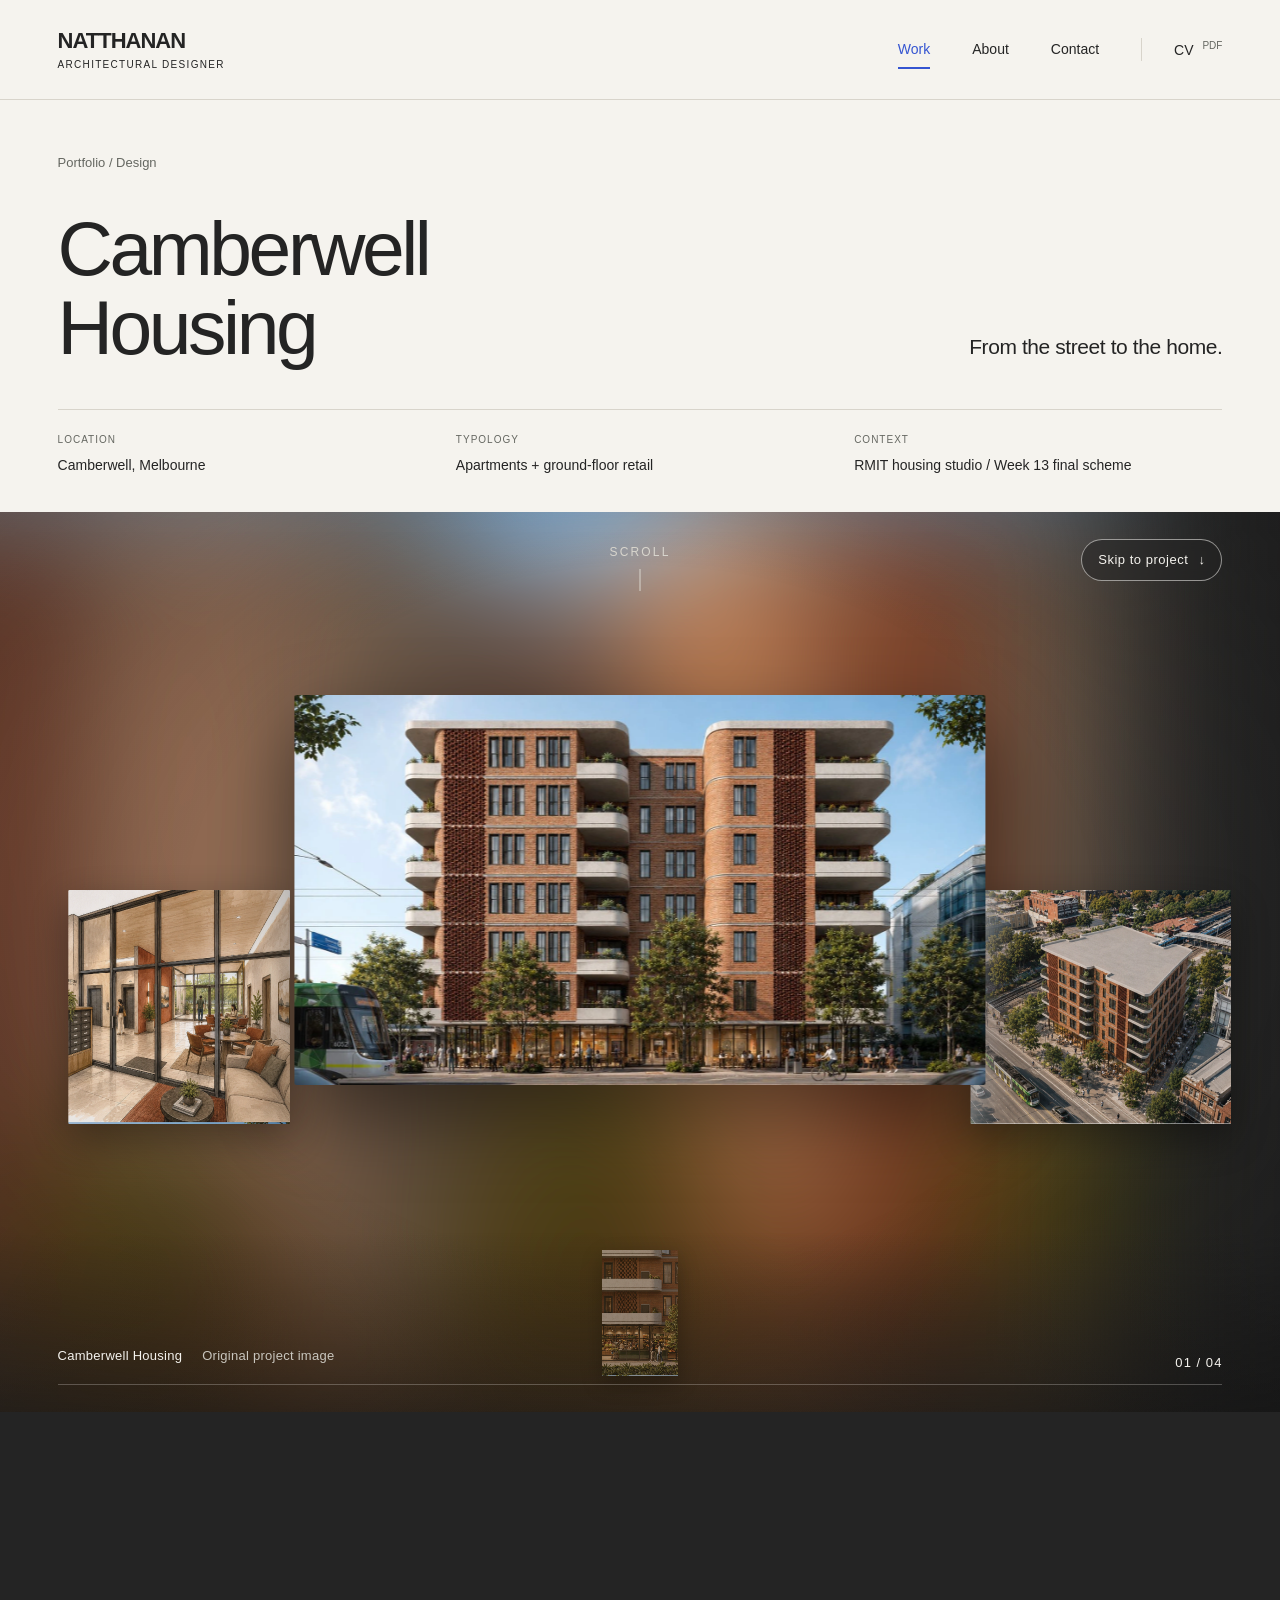
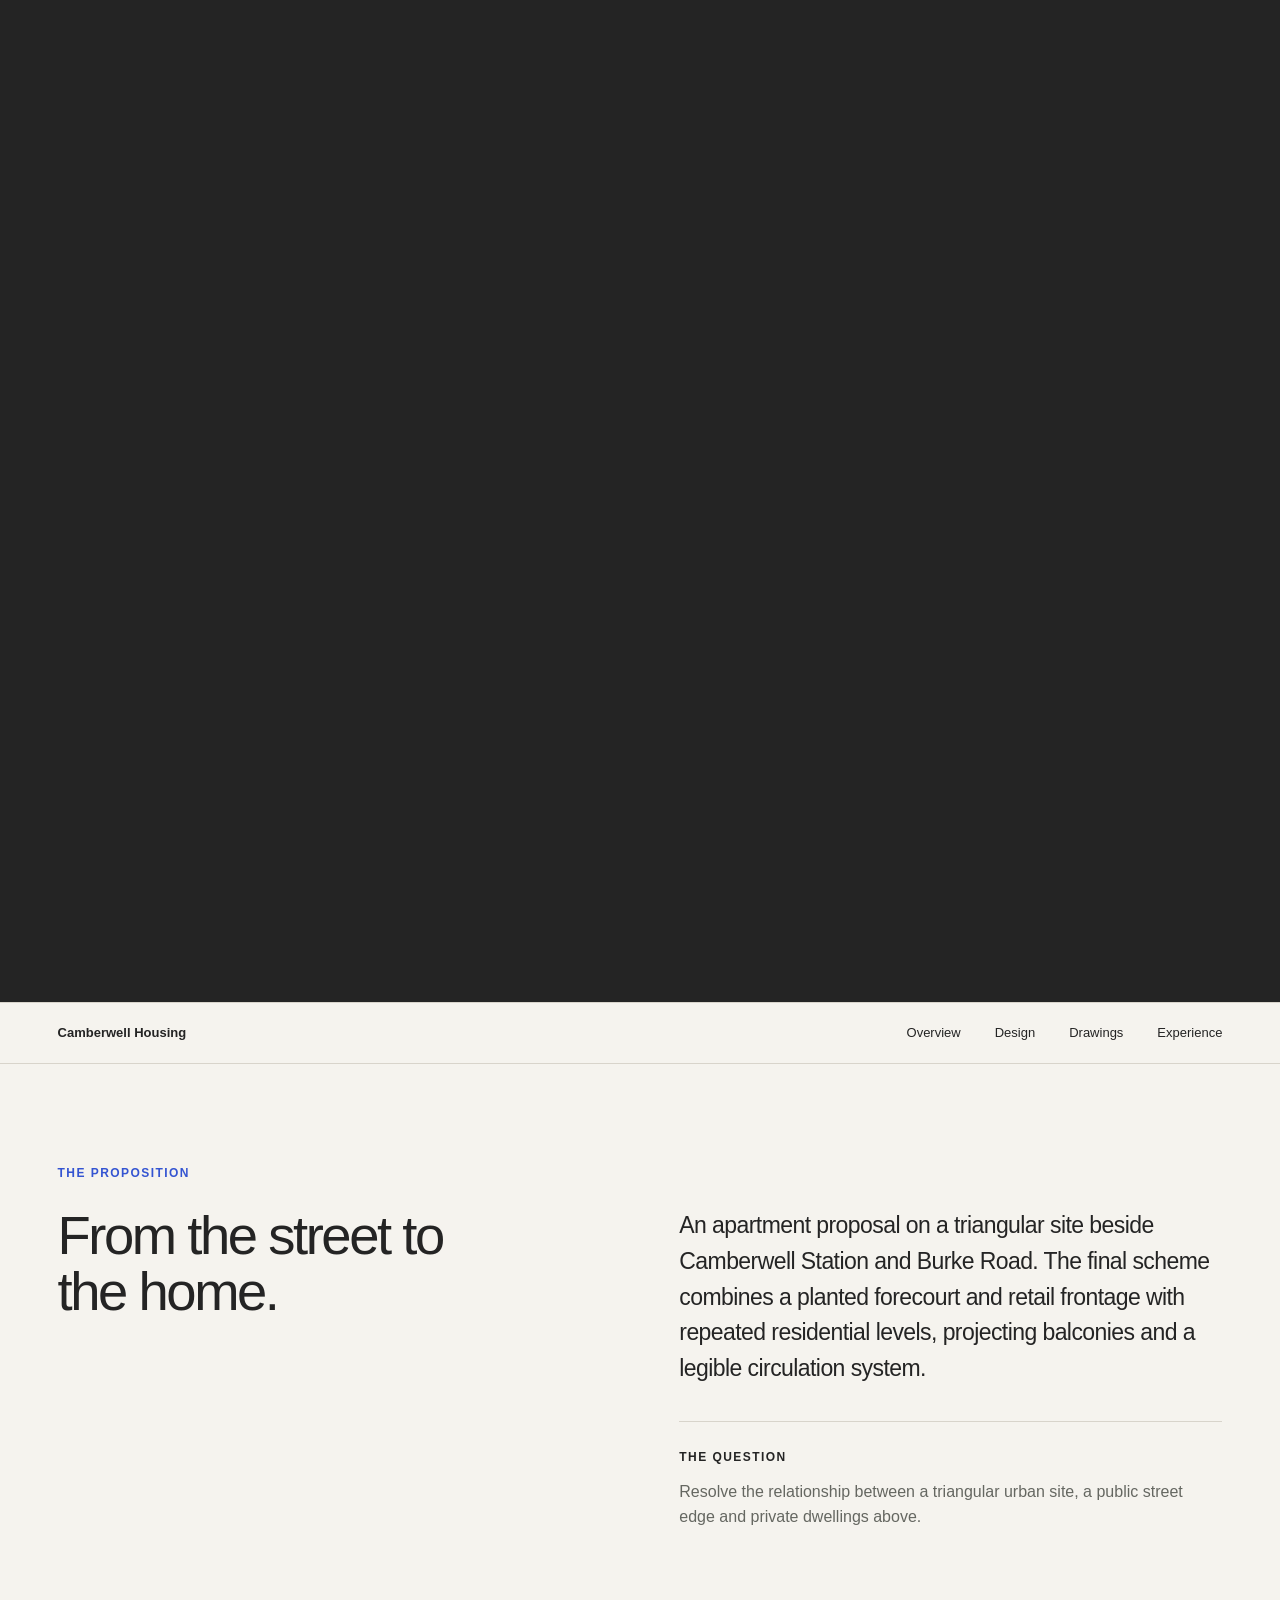
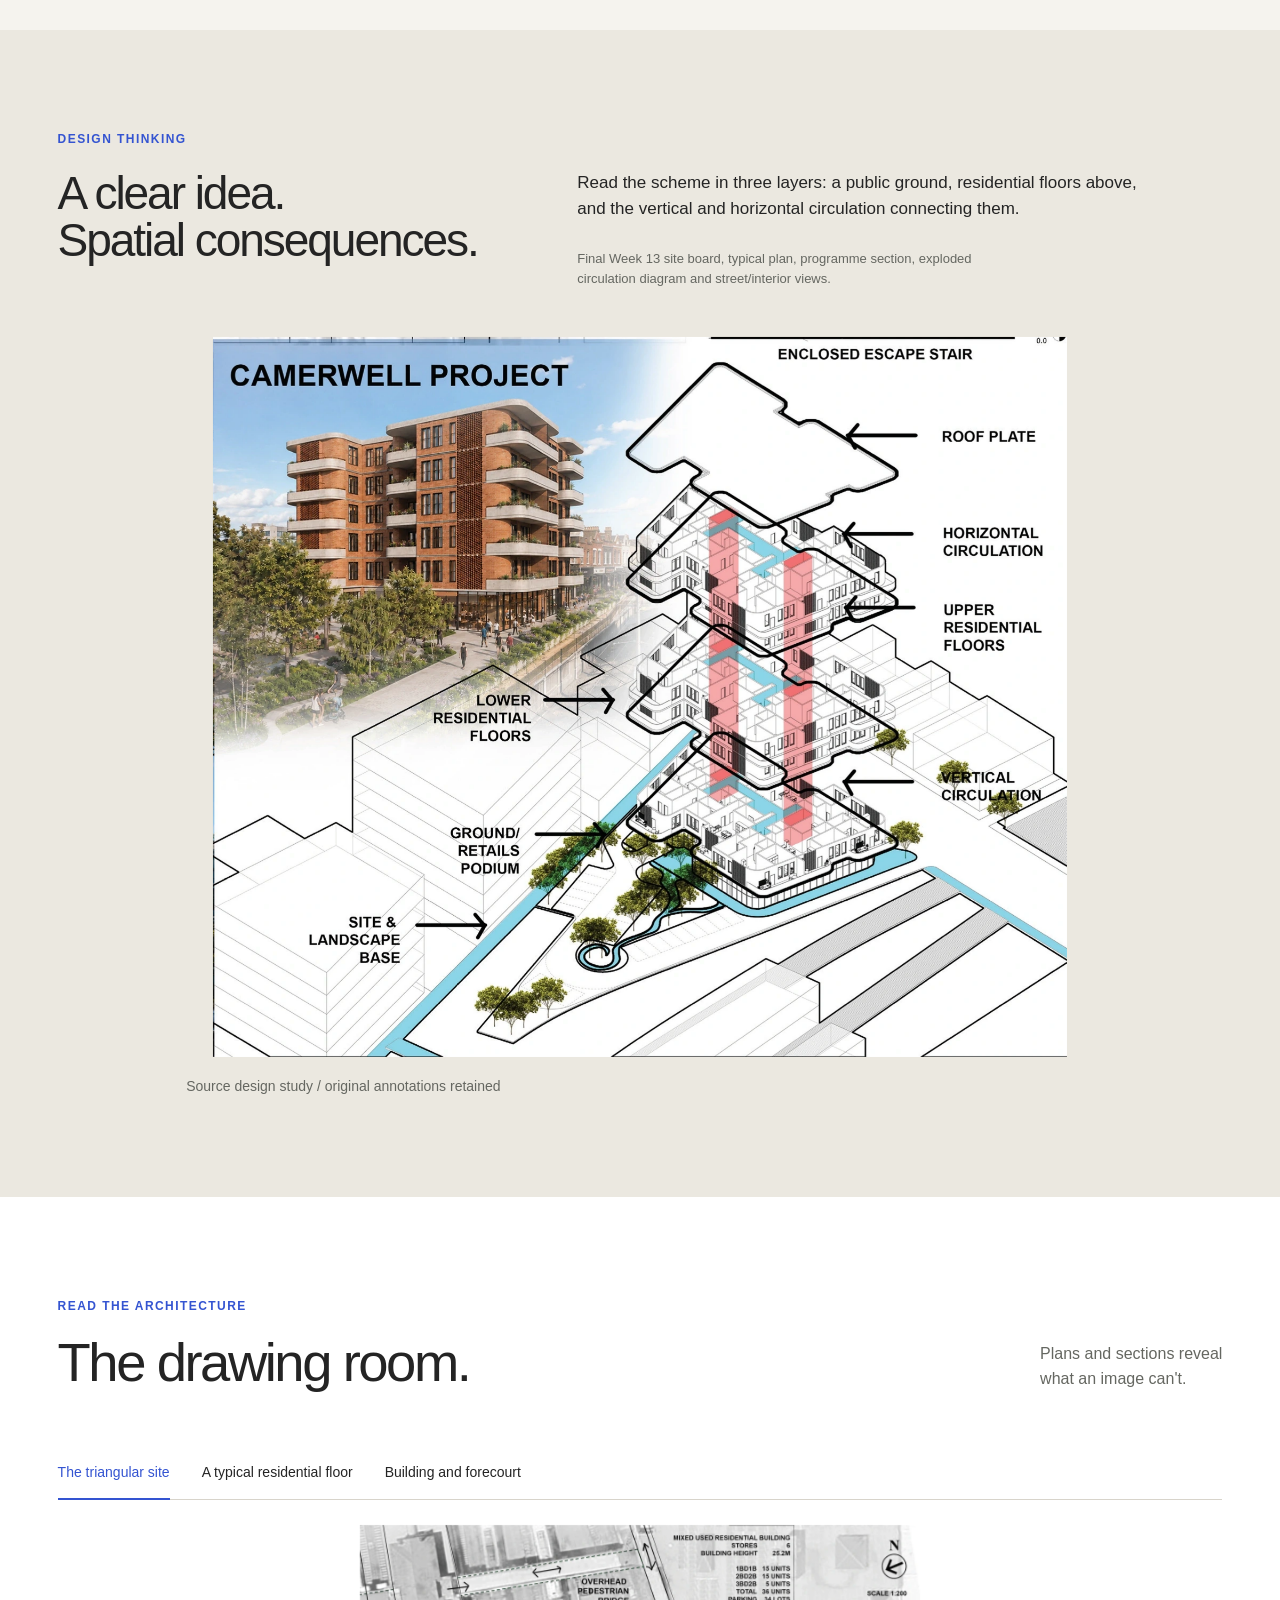
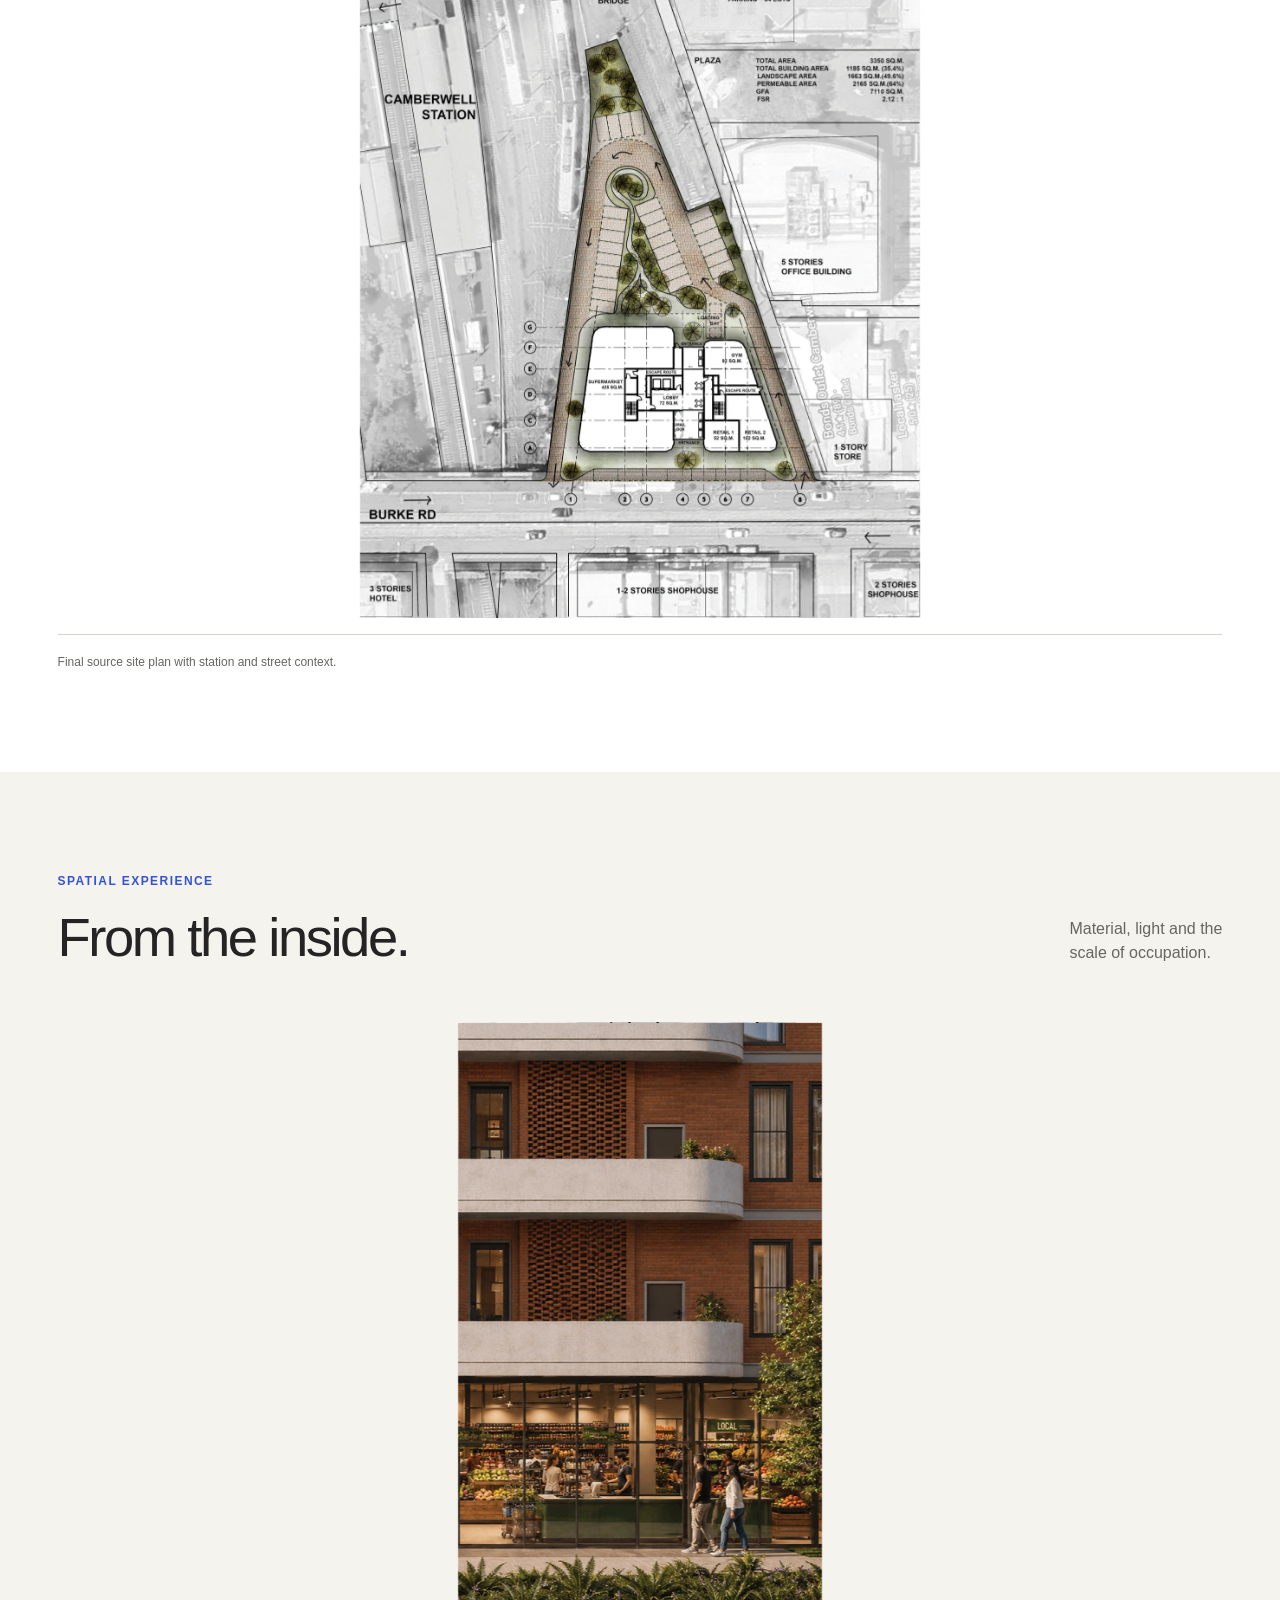
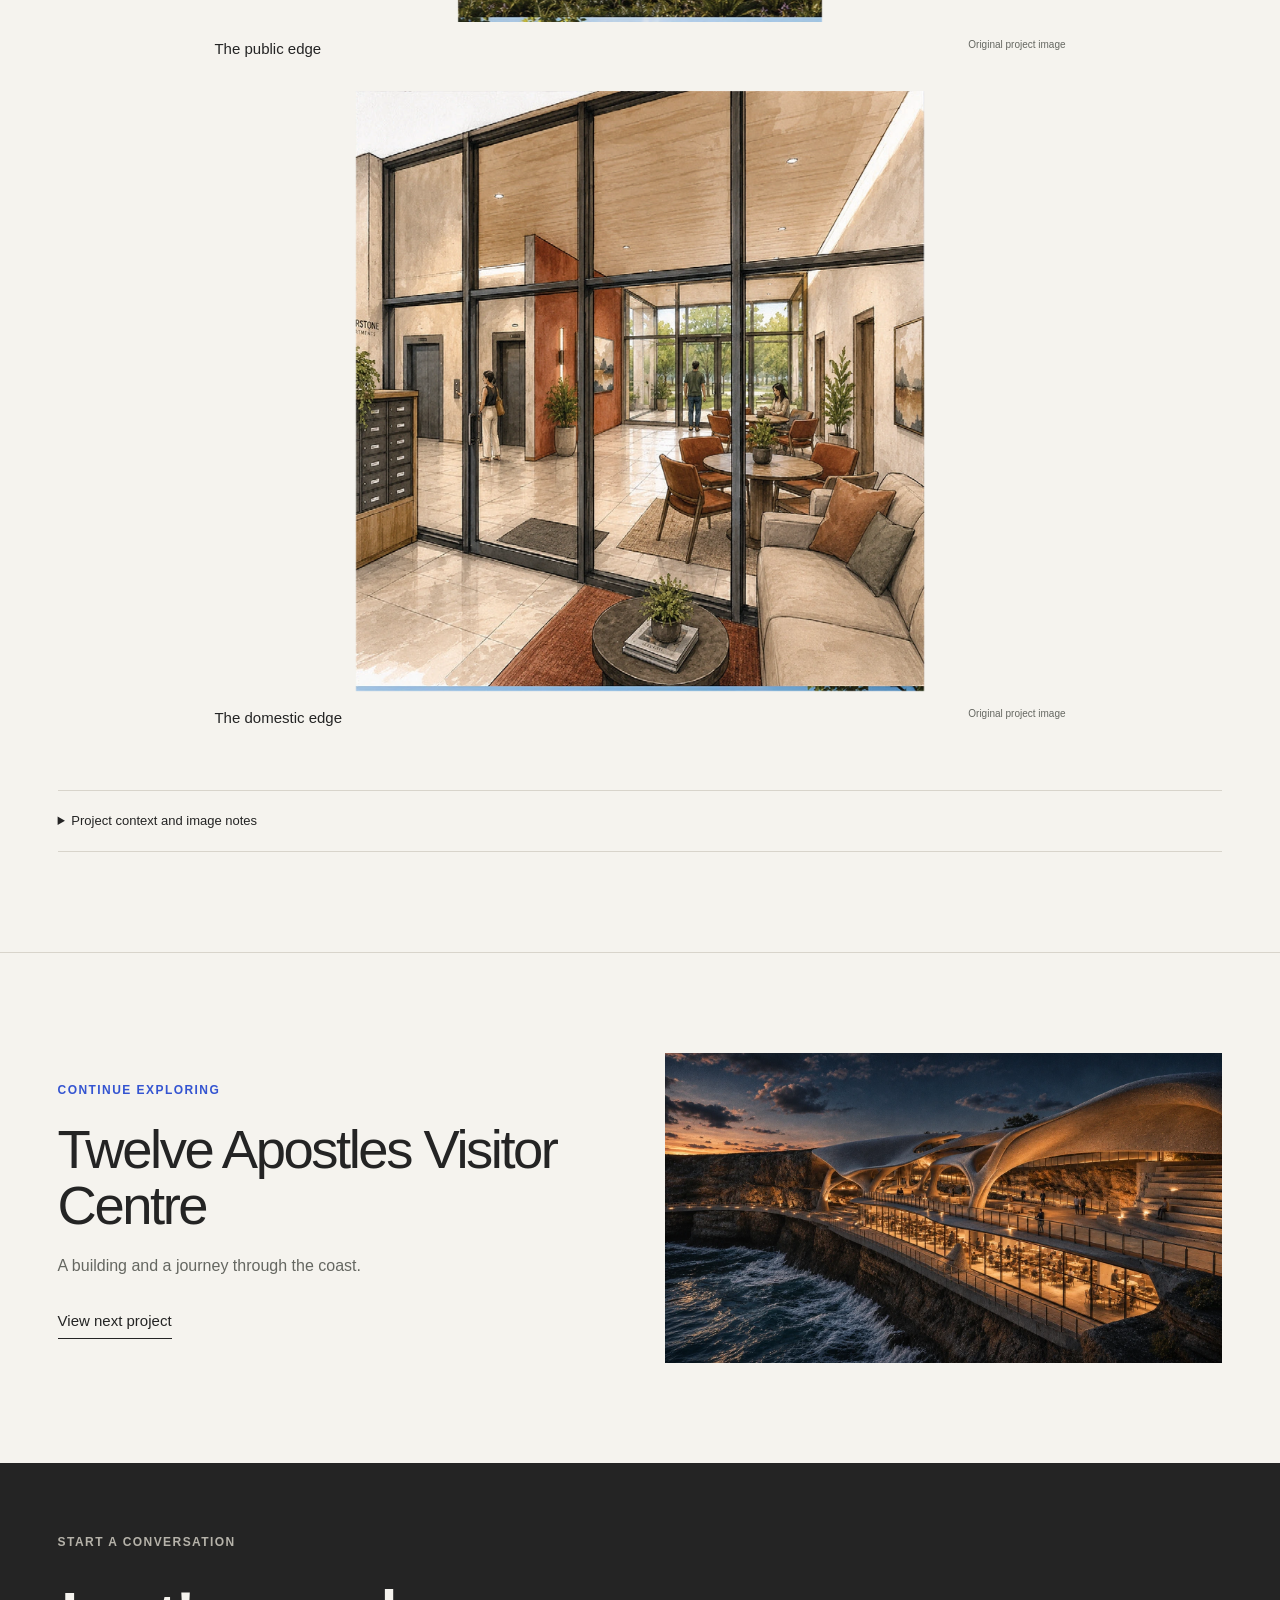
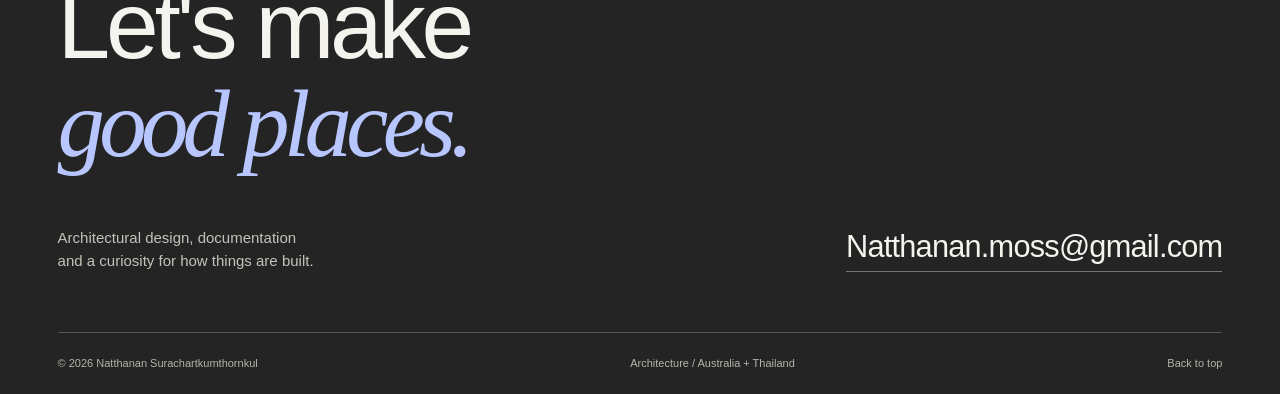
==== commit c87b9a65: "Wheel layout: main render centred with large neighbours either side; vertical reel on phones Scrolli" ====
--- a/project-camberwell.html
+++ b/project-camberwell.html
@@ -1 +1 @@
-<!doctype html><html lang="en"><head><meta charset="utf-8"><meta name="viewport" content="width=device-width,initial-scale=1"><meta name="description" content="An apartment proposal on a triangular site beside Camberwell Station and Burke Road. The final scheme combines a planted forecourt and retail frontage with repeated residential levels, projecting balconies and a legible circulation system."><meta name="robots" content="noindex,nofollow"><meta name="theme-color" content="#f5f3ee"><title>Camberwell Housing — Natthanan</title><link rel="icon" href="favicon.svg" type="image/svg+xml"><link rel="stylesheet" href="style.css?v=20261121-3"><link rel="stylesheet" href="study-images.css?v=20261121-3"><script src="carousel-data.js?v=20261121-4"></script><script src="app.js?v=20261121-3" defer></script><link rel="stylesheet" href="render-sequence.css?v=20261122-2"><script src="render-sequence.js?v=20261122-2" defer></script></head><body id="top"><a class="skip-link" href="#main">Skip to content</a><header class="site-header"><a class="wordmark" href="index.html" aria-label="Natthanan home">NATTHANAN<span>ARCHITECTURAL DESIGNER</span></a><nav aria-label="Main navigation"><a aria-current="page" href="work.html">Work</a><a href="index.html#about">About</a><a href="index.html#contact">Contact</a><a class="nav-cv" href="downloads/Natthanan_CV.pdf" target="_blank" rel="noopener">CV <span>PDF</span></a></nav></header><main id="main"><section class="project-heading section" data-preview="Project introduction"><a class="breadcrumb" href="work.html">Portfolio / Design</a><div class="project-title"><h1>Camberwell Housing</h1><p>From the street to the home.</p></div><dl class="project-metadata"><div><dt>LOCATION</dt><dd>Camberwell, Melbourne</dd></div><div><dt>TYPOLOGY</dt><dd>Apartments + ground-floor retail</dd></div><div><dt>CONTEXT</dt><dd>RMIT housing studio / Week 13 final scheme</dd></div></dl></section><section class="render-sequence" aria-label="Project renders, 4 images" data-preview="Project hero"><div class="rs-stage"><figure class="rs-frame"><img class="rs-glow" src="assets/cam_front_full.webp" alt="" aria-hidden="true" loading="eager" decoding="async"><img class="rs-image" src="assets/cam_front_full.webp" alt="Camberwell Housing" width="1600" height="901" loading="eager" decoding="async"><figcaption><strong>Camberwell Housing</strong><span>Original project image</span></figcaption></figure><figure class="rs-frame"><img class="rs-glow" src="assets/cam_aerial.webp" alt="" aria-hidden="true" loading="eager" decoding="async"><img class="rs-image" src="assets/cam_aerial.webp" alt="Building and forecourt" width="1600" height="1436" loading="lazy" decoding="async"><figcaption><strong>Building and forecourt</strong><span>Source final-scheme aerial perspective</span></figcaption></figure><figure class="rs-frame"><img class="rs-glow" src="assets/cam_shopfront.webp" alt="" aria-hidden="true" loading="eager" decoding="async"><img class="rs-image" src="assets/cam_shopfront.webp" alt="The public edge" width="969" height="1600" loading="lazy" decoding="async"><figcaption><strong>The public edge</strong><span>Original project image</span></figcaption></figure><figure class="rs-frame"><img class="rs-glow" src="assets/cam_living.webp" alt="" aria-hidden="true" loading="eager" decoding="async"><img class="rs-image" src="assets/cam_living.webp" alt="The domestic edge" width="1516" height="1600" loading="lazy" decoding="async"><figcaption><strong>The domestic edge</strong><span>Original project image</span></figcaption></figure><div class="rs-ui" aria-hidden="true"><div class="rs-count"><span class="rs-current">01</span> / 04</div><div class="rs-progress"><span></span></div></div><span class="rs-hint" aria-hidden="true">Scroll</span><a class="rs-skip" href="#overview">Skip to project <span aria-hidden="true">↓</span></a></div></section><nav class="project-nav" aria-label="Project sections"><span>Camberwell Housing</span><a href="#overview">Overview</a><a href="#design">Design</a><a href="#drawings">Drawings</a><a href="#experience">Experience</a></nav><section id="overview" class="section project-overview" data-preview="Project overview"><div class="eyebrow blue">THE PROPOSITION</div><div class="overview-grid"><h2>From the street to the home.</h2><div><p class="large-copy">An apartment proposal on a triangular site beside Camberwell Station and Burke Road. The final scheme combines a planted forecourt and retail frontage with repeated residential levels, projecting balconies and a legible circulation system.</p><div class="challenge"><span class="eyebrow">THE QUESTION</span><p>Resolve the relationship between a triangular urban site, a public street edge and private dwellings above.</p></div></div></div></section><section id="design" class="section project-design" data-preview="Design decision"><div class="decision-text"><div class="eyebrow blue">DESIGN THINKING</div><h2>A clear idea.<br>Spatial consequences.</h2><p>Read the scheme in three layers: a public ground, residential floors above, and the vertical and horizontal circulation connecting them.</p><p class="evidence">Final Week 13 site board, typical plan, programme section, exploded circulation diagram and street/interior views.</p></div><figure><button class="drawing-button" data-image="assets/cam_exploded.webp" data-caption="Camberwell Housing — source design study"><img src="assets/cam_exploded.webp" alt="Camberwell Housing source design study" width="1600" height="1350" class="" loading="lazy"><span class="zoom-label">Inspect study</span></button><figcaption>Source design study / original annotations retained</figcaption></figure></section><section id="drawings" class="section project-drawings" data-preview="Drawing explorer"><div class="section-top"><div><div class="eyebrow blue">READ THE ARCHITECTURE</div><h2>The drawing room.</h2></div><p>Plans and sections reveal<br>what an image can't.</p></div><div class="drawing-tabs" role="tablist" aria-label="Project drawings"><button role="tab" id="tab-0" aria-controls="panel-0" aria-selected="true" tabindex="0" data-tab="0">The triangular site</button><button role="tab" id="tab-1" aria-controls="panel-1" aria-selected="false" tabindex="-1" data-tab="1">A typical residential floor</button><button role="tab" id="tab-2" aria-controls="panel-2" aria-selected="false" tabindex="-1" data-tab="2">Building and forecourt</button></div><div class="drawing-panels"><div role="tabpanel" id="panel-0" aria-labelledby="tab-0" ><button class="drawing-button" data-image="assets/cam_site_plan.webp" data-caption="The triangular site — Final source site plan with station and street context."><img src="assets/cam_site_plan.webp" alt="The triangular site" width="1292" height="1600" class=" portrait-asset portrait-image" loading="lazy"><span class="zoom-label">Inspect drawing</span></button><p class="caption">Final source site plan with station and street context.</p></div><div role="tabpanel" id="panel-1" aria-labelledby="tab-1" hidden><button class="drawing-button" data-image="assets/cam_typical_plan.webp" data-caption="A typical residential floor — Original annotated plan / not to scale."><img src="assets/cam_typical_plan.webp" alt="A typical residential floor" width="1600" height="1071" class="" loading="lazy"><span class="zoom-label">Inspect drawing</span></button><p class="caption">Original annotated plan / not to scale.</p></div><div role="tabpanel" id="panel-2" aria-labelledby="tab-2" hidden><button class="drawing-button" data-image="assets/cam_aerial.webp" data-caption="Building and forecourt — Source final-scheme aerial perspective."><img src="assets/cam_aerial.webp" alt="Building and forecourt" width="1600" height="1436" class="" loading="lazy"><span class="zoom-label">Inspect drawing</span></button><p class="caption">Source final-scheme aerial perspective.</p></div></div></section><section id="experience" class="section project-experience" data-preview="Spatial experience"><div class="section-top"><div><div class="eyebrow blue">SPATIAL EXPERIENCE</div><h2>From the inside.</h2></div><p>Material, light and the<br>scale of occupation.</p></div><div class="experience-grid"><figure><button class="gallery-button" data-image="assets/cam_shopfront.webp" data-caption="The public edge"><img src="assets/cam_shopfront.webp" alt="The public edge" width="969" height="1600" class=" portrait-asset portrait-image" loading="lazy"><span class="zoom-label">View image</span></button><figcaption><strong>The public edge</strong><span>Original project image</span></figcaption></figure><figure><button class="gallery-button" data-image="assets/cam_living.webp" data-caption="The domestic edge"><img src="assets/cam_living.webp" alt="The domestic edge" width="1516" height="1600" class=" portrait-asset portrait-image" loading="lazy"><span class="zoom-label">View image</span></button><figcaption><strong>The domestic edge</strong><span>Original project image</span></figcaption></figure></div><details class="source-note"><summary>Project context and image notes</summary><p>RMIT housing studio / Week 13 final scheme. Retrospective reading of the final drawings, not a documented options-testing timeline. No daylight, yield, accessibility or fire-compliance result is inferred.</p><p>Images marked AI-assisted are presentation studies. Original drawings remain the reference for dimensions, labels and geometry.</p></details></section><section class="next-project section" data-preview="Next project"><div><span class="eyebrow blue">CONTINUE EXPLORING</span><h2><a href="project-visitor.html">Twelve Apostles Visitor Centre</a></h2><p>A building and a journey through the coast.</p><a class="text-link" href="project-visitor.html">View next project</a></div><a href="project-visitor.html"><img src="assets/visitor_hero.webp" alt="Twelve Apostles Visitor Centre" width="1600" height="902" class="" loading="lazy"></a></section></main><footer id="contact" data-preview="Contact" class="contact"><div class="eyebrow">START A CONVERSATION</div><h2>Let's make<br><em>good places.</em></h2><div class="contact-bottom"><p>Architectural design, documentation<br>and a curiosity for how things are built.</p><a class="email" href="mailto:Natthanan.moss@gmail.com">Natthanan.moss@gmail.com</a></div><div class="footer-line"><span>© 2026 Natthanan Surachartkumthornkul</span><span>Architecture / Australia + Thailand</span><a href="#top">Back to top</a></div></footer><dialog id="image-dialog" aria-label="Project image viewer"><div class="viewer-bar"><span id="viewer-caption"></span><button type="button" id="close-viewer">Close</button></div><div class="viewer-scroll"><img id="viewer-image" alt=""></div><div class="viewer-bottom"><span>Original image proportions retained.</span><button id="zoom-viewer" type="button">Zoom in</button></div></dialog></body></html>+<!doctype html><html lang="en"><head><meta charset="utf-8"><meta name="viewport" content="width=device-width,initial-scale=1"><meta name="description" content="An apartment proposal on a triangular site beside Camberwell Station and Burke Road. The final scheme combines a planted forecourt and retail frontage with repeated residential levels, projecting balconies and a legible circulation system."><meta name="robots" content="noindex,nofollow"><meta name="theme-color" content="#f5f3ee"><title>Camberwell Housing — Natthanan</title><link rel="icon" href="favicon.svg" type="image/svg+xml"><link rel="stylesheet" href="style.css?v=20261121-3"><link rel="stylesheet" href="study-images.css?v=20261121-3"><script src="carousel-data.js?v=20261121-4"></script><script src="app.js?v=20261121-3" defer></script><link rel="stylesheet" href="render-sequence.css?v=20261122-6"><script src="render-sequence.js?v=20261122-6" defer></script></head><body id="top"><a class="skip-link" href="#main">Skip to content</a><header class="site-header"><a class="wordmark" href="index.html" aria-label="Natthanan home">NATTHANAN<span>ARCHITECTURAL DESIGNER</span></a><nav aria-label="Main navigation"><a aria-current="page" href="work.html">Work</a><a href="index.html#about">About</a><a href="index.html#contact">Contact</a><a class="nav-cv" href="downloads/Natthanan_CV.pdf" target="_blank" rel="noopener">CV <span>PDF</span></a></nav></header><main id="main"><section class="project-heading section" data-preview="Project introduction"><a class="breadcrumb" href="work.html">Portfolio / Design</a><div class="project-title"><h1>Camberwell Housing</h1><p>From the street to the home.</p></div><dl class="project-metadata"><div><dt>LOCATION</dt><dd>Camberwell, Melbourne</dd></div><div><dt>TYPOLOGY</dt><dd>Apartments + ground-floor retail</dd></div><div><dt>CONTEXT</dt><dd>RMIT housing studio / Week 13 final scheme</dd></div></dl></section><section class="render-sequence" aria-label="Project renders, 4 images" data-preview="Project hero"><div class="rs-stage"><figure class="rs-frame"><img class="rs-glow" src="assets/cam_front_full.webp" alt="" aria-hidden="true" loading="eager" decoding="async"><img class="rs-image" src="assets/cam_front_full.webp" alt="Camberwell Housing" width="1600" height="901" loading="eager" decoding="async"><figcaption><strong>Camberwell Housing</strong><span>Original project image</span></figcaption></figure><figure class="rs-frame"><img class="rs-glow" src="assets/cam_aerial.webp" alt="" aria-hidden="true" loading="eager" decoding="async"><img class="rs-image" src="assets/cam_aerial.webp" alt="Building and forecourt" width="1600" height="1436" loading="lazy" decoding="async"><figcaption><strong>Building and forecourt</strong><span>Source final-scheme aerial perspective</span></figcaption></figure><figure class="rs-frame"><img class="rs-glow" src="assets/cam_shopfront.webp" alt="" aria-hidden="true" loading="eager" decoding="async"><img class="rs-image" src="assets/cam_shopfront.webp" alt="The public edge" width="969" height="1600" loading="lazy" decoding="async"><figcaption><strong>The public edge</strong><span>Original project image</span></figcaption></figure><figure class="rs-frame"><img class="rs-glow" src="assets/cam_living.webp" alt="" aria-hidden="true" loading="eager" decoding="async"><img class="rs-image" src="assets/cam_living.webp" alt="The domestic edge" width="1516" height="1600" loading="lazy" decoding="async"><figcaption><strong>The domestic edge</strong><span>Original project image</span></figcaption></figure><div class="rs-ui" aria-hidden="true"><div class="rs-count"><span class="rs-current">01</span> / 04</div><div class="rs-progress"><span></span></div></div><span class="rs-hint" aria-hidden="true">Scroll</span><a class="rs-skip" href="#overview">Skip to project <span aria-hidden="true">↓</span></a></div></section><nav class="project-nav" aria-label="Project sections"><span>Camberwell Housing</span><a href="#overview">Overview</a><a href="#design">Design</a><a href="#drawings">Drawings</a><a href="#experience">Experience</a></nav><section id="overview" class="section project-overview" data-preview="Project overview"><div class="eyebrow blue">THE PROPOSITION</div><div class="overview-grid"><h2>From the street to the home.</h2><div><p class="large-copy">An apartment proposal on a triangular site beside Camberwell Station and Burke Road. The final scheme combines a planted forecourt and retail frontage with repeated residential levels, projecting balconies and a legible circulation system.</p><div class="challenge"><span class="eyebrow">THE QUESTION</span><p>Resolve the relationship between a triangular urban site, a public street edge and private dwellings above.</p></div></div></div></section><section id="design" class="section project-design" data-preview="Design decision"><div class="decision-text"><div class="eyebrow blue">DESIGN THINKING</div><h2>A clear idea.<br>Spatial consequences.</h2><p>Read the scheme in three layers: a public ground, residential floors above, and the vertical and horizontal circulation connecting them.</p><p class="evidence">Final Week 13 site board, typical plan, programme section, exploded circulation diagram and street/interior views.</p></div><figure><button class="drawing-button" data-image="assets/cam_exploded.webp" data-caption="Camberwell Housing — source design study"><img src="assets/cam_exploded.webp" alt="Camberwell Housing source design study" width="1600" height="1350" class="" loading="lazy"><span class="zoom-label">Inspect study</span></button><figcaption>Source design study / original annotations retained</figcaption></figure></section><section id="drawings" class="section project-drawings" data-preview="Drawing explorer"><div class="section-top"><div><div class="eyebrow blue">READ THE ARCHITECTURE</div><h2>The drawing room.</h2></div><p>Plans and sections reveal<br>what an image can't.</p></div><div class="drawing-tabs" role="tablist" aria-label="Project drawings"><button role="tab" id="tab-0" aria-controls="panel-0" aria-selected="true" tabindex="0" data-tab="0">The triangular site</button><button role="tab" id="tab-1" aria-controls="panel-1" aria-selected="false" tabindex="-1" data-tab="1">A typical residential floor</button><button role="tab" id="tab-2" aria-controls="panel-2" aria-selected="false" tabindex="-1" data-tab="2">Building and forecourt</button></div><div class="drawing-panels"><div role="tabpanel" id="panel-0" aria-labelledby="tab-0" ><button class="drawing-button" data-image="assets/cam_site_plan.webp" data-caption="The triangular site — Final source site plan with station and street context."><img src="assets/cam_site_plan.webp" alt="The triangular site" width="1292" height="1600" class=" portrait-asset portrait-image" loading="lazy"><span class="zoom-label">Inspect drawing</span></button><p class="caption">Final source site plan with station and street context.</p></div><div role="tabpanel" id="panel-1" aria-labelledby="tab-1" hidden><button class="drawing-button" data-image="assets/cam_typical_plan.webp" data-caption="A typical residential floor — Original annotated plan / not to scale."><img src="assets/cam_typical_plan.webp" alt="A typical residential floor" width="1600" height="1071" class="" loading="lazy"><span class="zoom-label">Inspect drawing</span></button><p class="caption">Original annotated plan / not to scale.</p></div><div role="tabpanel" id="panel-2" aria-labelledby="tab-2" hidden><button class="drawing-button" data-image="assets/cam_aerial.webp" data-caption="Building and forecourt — Source final-scheme aerial perspective."><img src="assets/cam_aerial.webp" alt="Building and forecourt" width="1600" height="1436" class="" loading="lazy"><span class="zoom-label">Inspect drawing</span></button><p class="caption">Source final-scheme aerial perspective.</p></div></div></section><section id="experience" class="section project-experience" data-preview="Spatial experience"><div class="section-top"><div><div class="eyebrow blue">SPATIAL EXPERIENCE</div><h2>From the inside.</h2></div><p>Material, light and the<br>scale of occupation.</p></div><div class="experience-grid"><figure><button class="gallery-button" data-image="assets/cam_shopfront.webp" data-caption="The public edge"><img src="assets/cam_shopfront.webp" alt="The public edge" width="969" height="1600" class=" portrait-asset portrait-image" loading="lazy"><span class="zoom-label">View image</span></button><figcaption><strong>The public edge</strong><span>Original project image</span></figcaption></figure><figure><button class="gallery-button" data-image="assets/cam_living.webp" data-caption="The domestic edge"><img src="assets/cam_living.webp" alt="The domestic edge" width="1516" height="1600" class=" portrait-asset portrait-image" loading="lazy"><span class="zoom-label">View image</span></button><figcaption><strong>The domestic edge</strong><span>Original project image</span></figcaption></figure></div><details class="source-note"><summary>Project context and image notes</summary><p>RMIT housing studio / Week 13 final scheme. Retrospective reading of the final drawings, not a documented options-testing timeline. No daylight, yield, accessibility or fire-compliance result is inferred.</p><p>Images marked AI-assisted are presentation studies. Original drawings remain the reference for dimensions, labels and geometry.</p></details></section><section class="next-project section" data-preview="Next project"><div><span class="eyebrow blue">CONTINUE EXPLORING</span><h2><a href="project-visitor.html">Twelve Apostles Visitor Centre</a></h2><p>A building and a journey through the coast.</p><a class="text-link" href="project-visitor.html">View next project</a></div><a href="project-visitor.html"><img src="assets/visitor_hero.webp" alt="Twelve Apostles Visitor Centre" width="1600" height="902" class="" loading="lazy"></a></section></main><footer id="contact" data-preview="Contact" class="contact"><div class="eyebrow">START A CONVERSATION</div><h2>Let's make<br><em>good places.</em></h2><div class="contact-bottom"><p>Architectural design, documentation<br>and a curiosity for how things are built.</p><a class="email" href="mailto:Natthanan.moss@gmail.com">Natthanan.moss@gmail.com</a></div><div class="footer-line"><span>© 2026 Natthanan Surachartkumthornkul</span><span>Architecture / Australia + Thailand</span><a href="#top">Back to top</a></div></footer><dialog id="image-dialog" aria-label="Project image viewer"><div class="viewer-bar"><span id="viewer-caption"></span><button type="button" id="close-viewer">Close</button></div><div class="viewer-scroll"><img id="viewer-image" alt=""></div><div class="viewer-bottom"><span>Original image proportions retained.</span><button id="zoom-viewer" type="button">Zoom in</button></div></dialog></body></html>
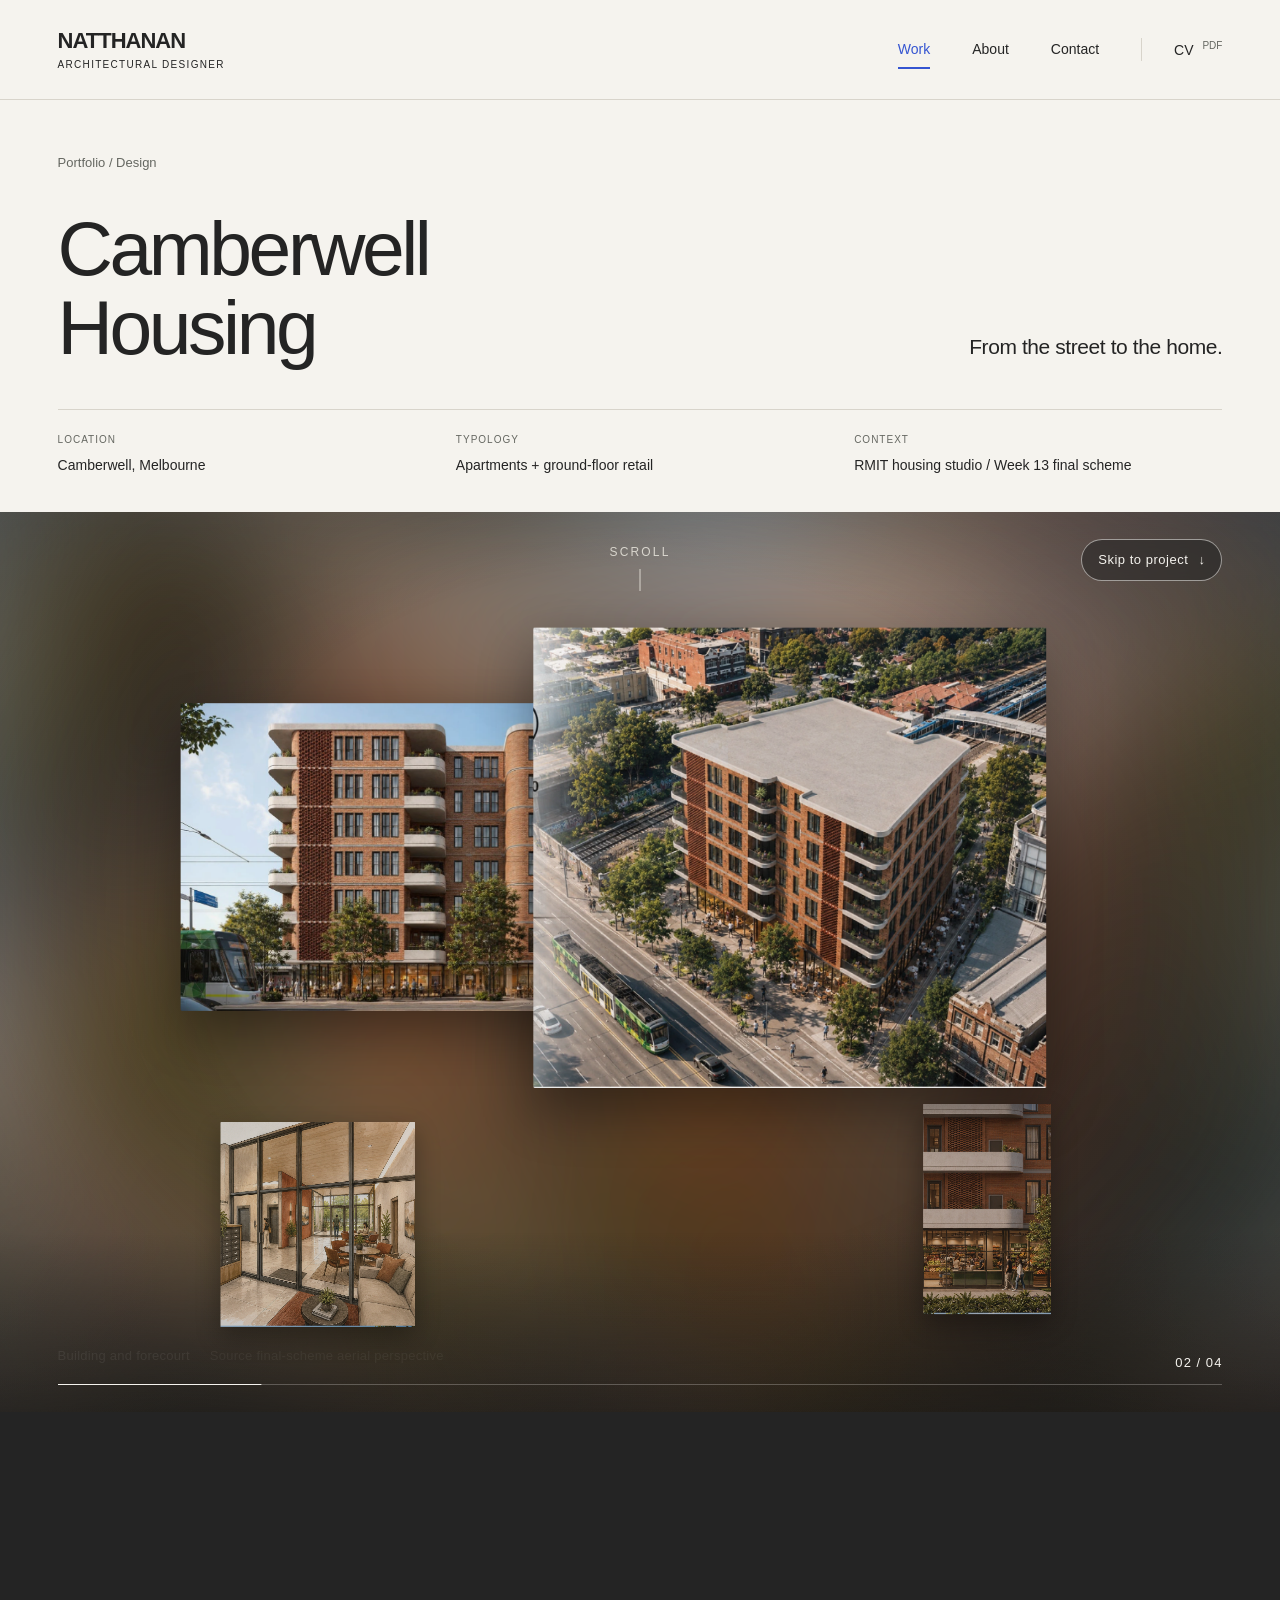
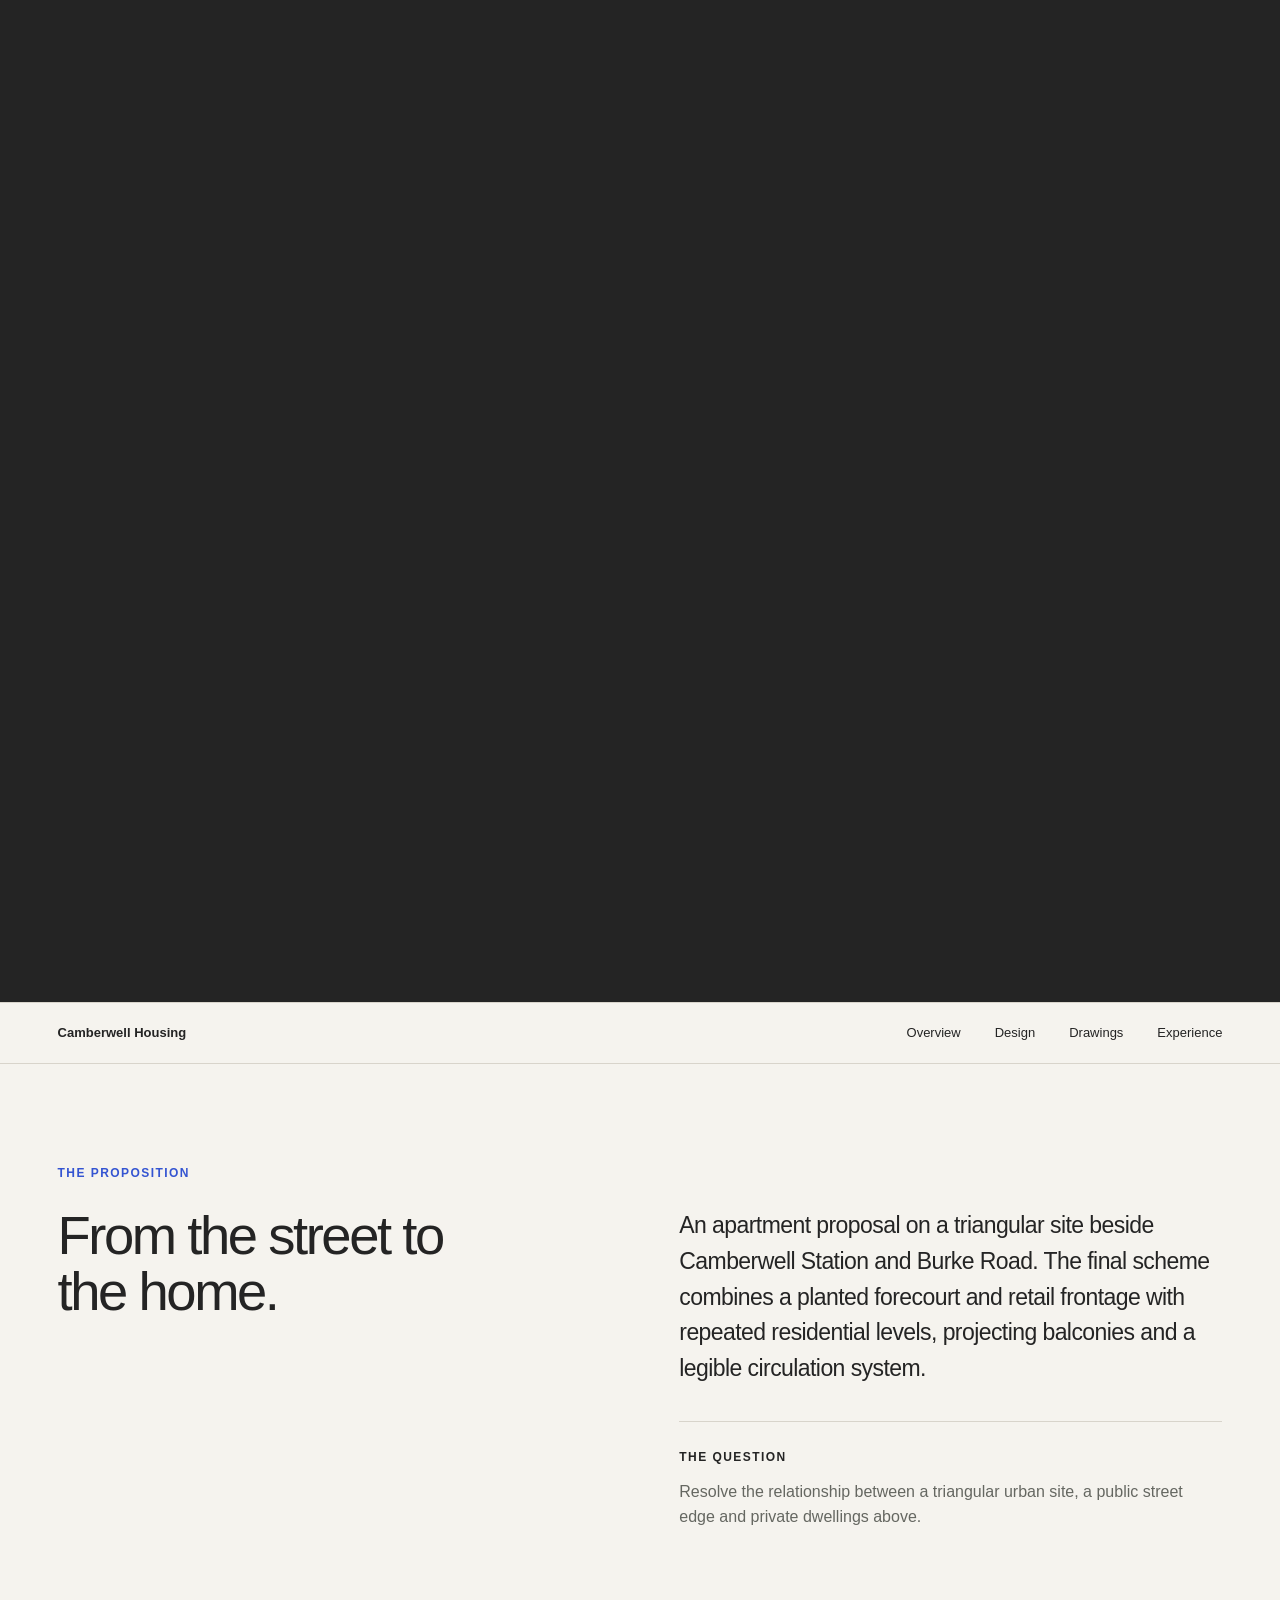
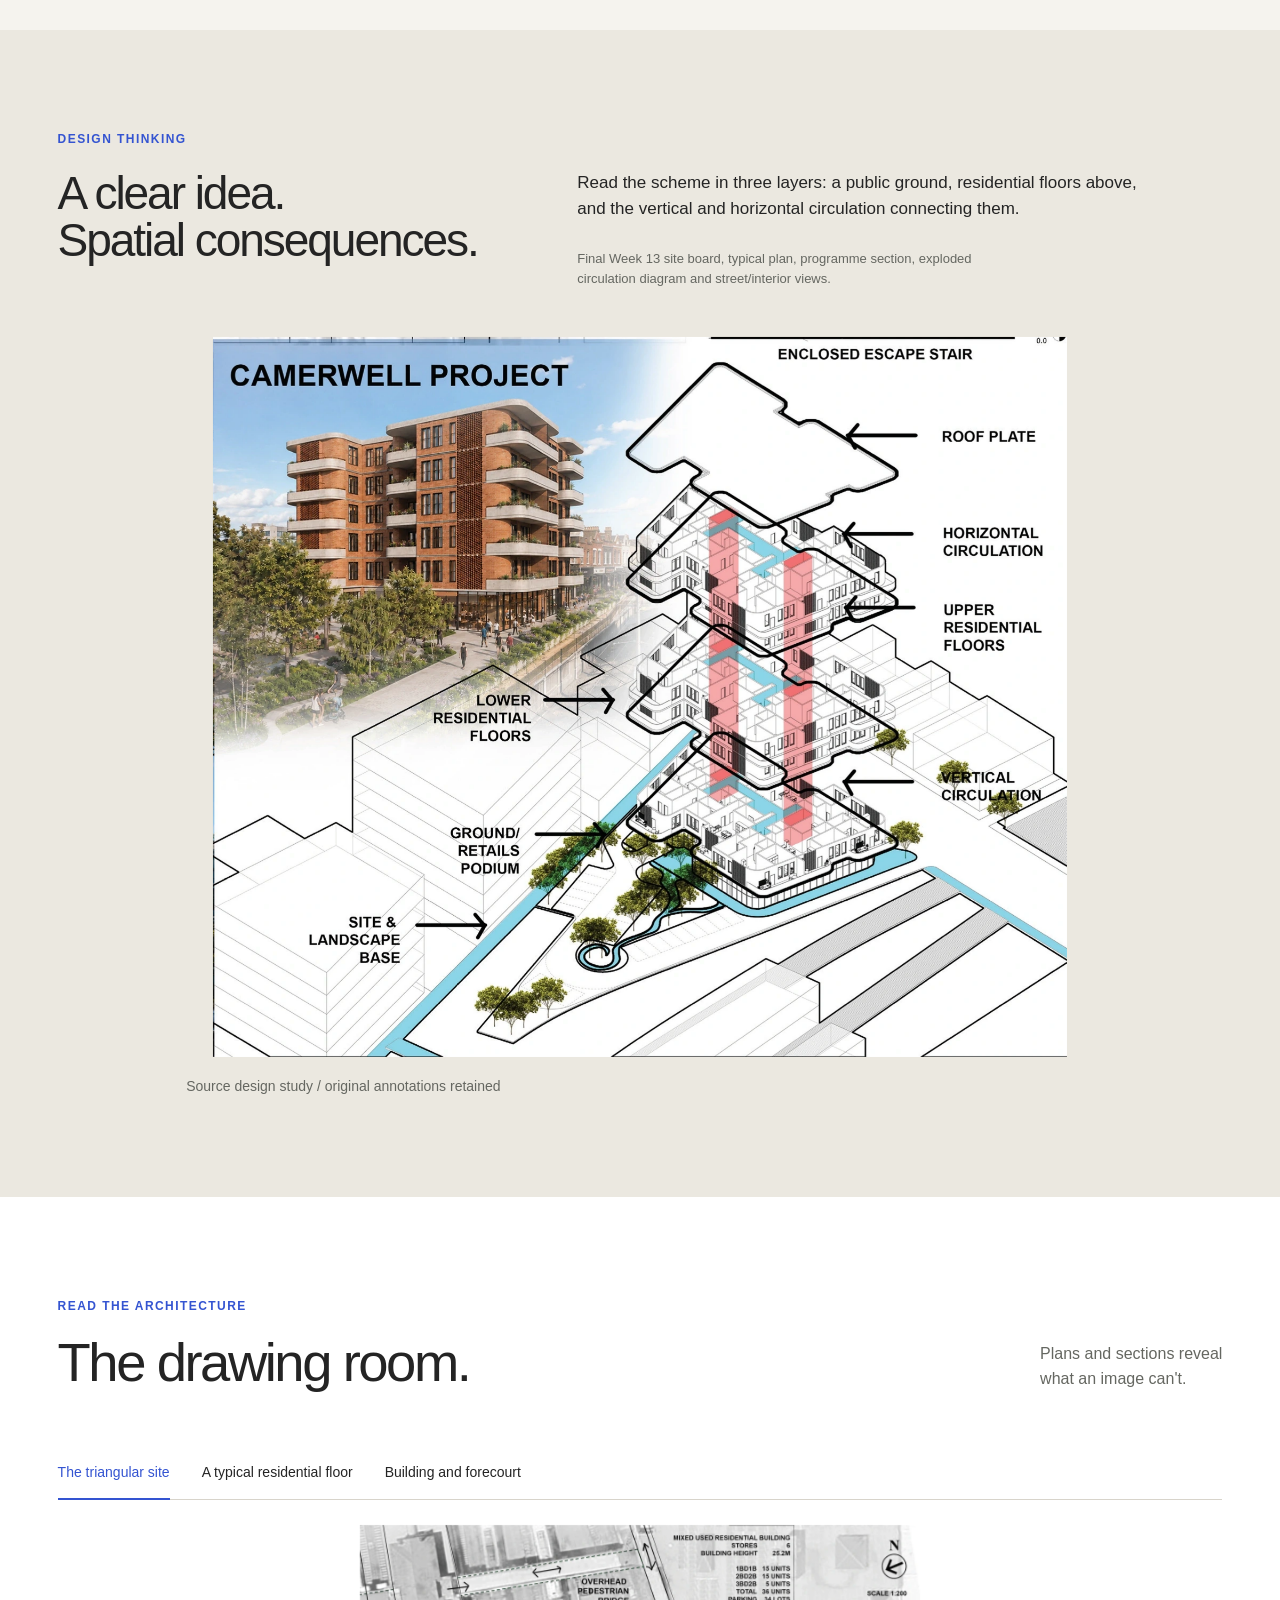
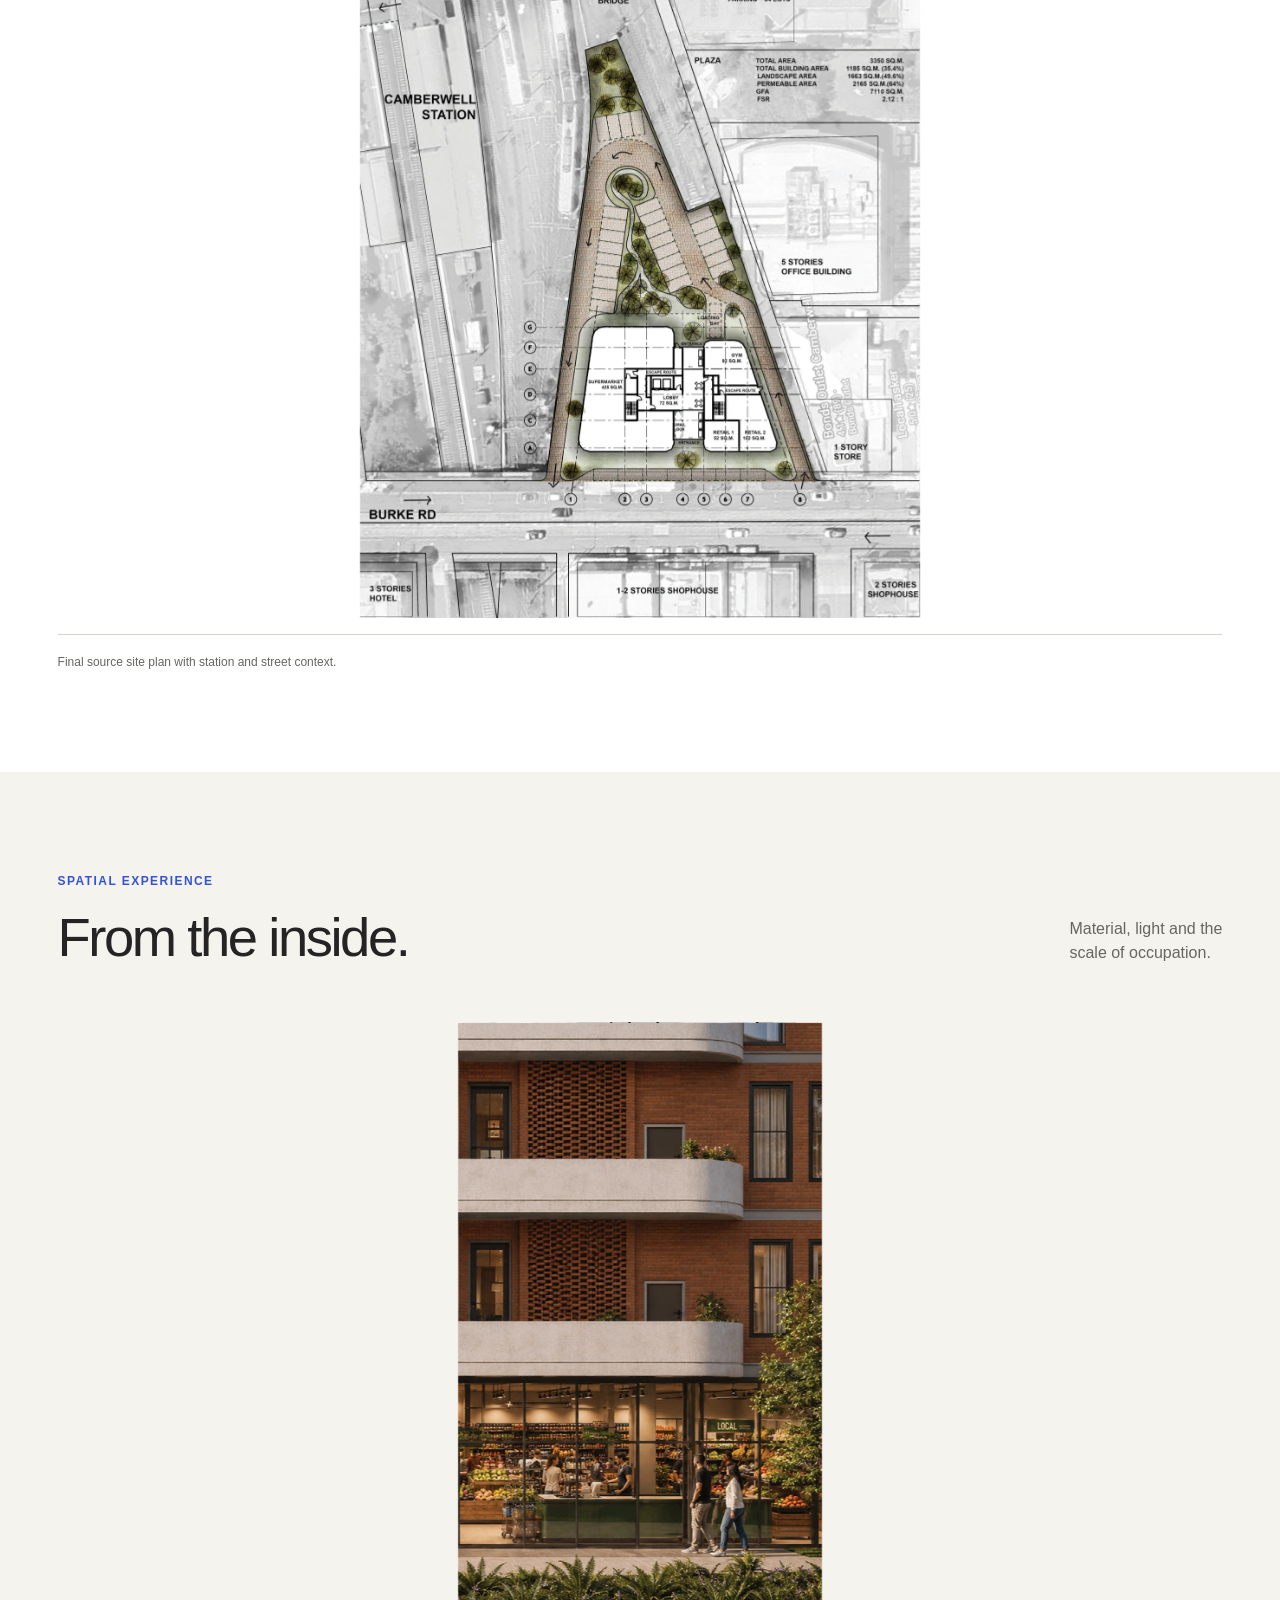
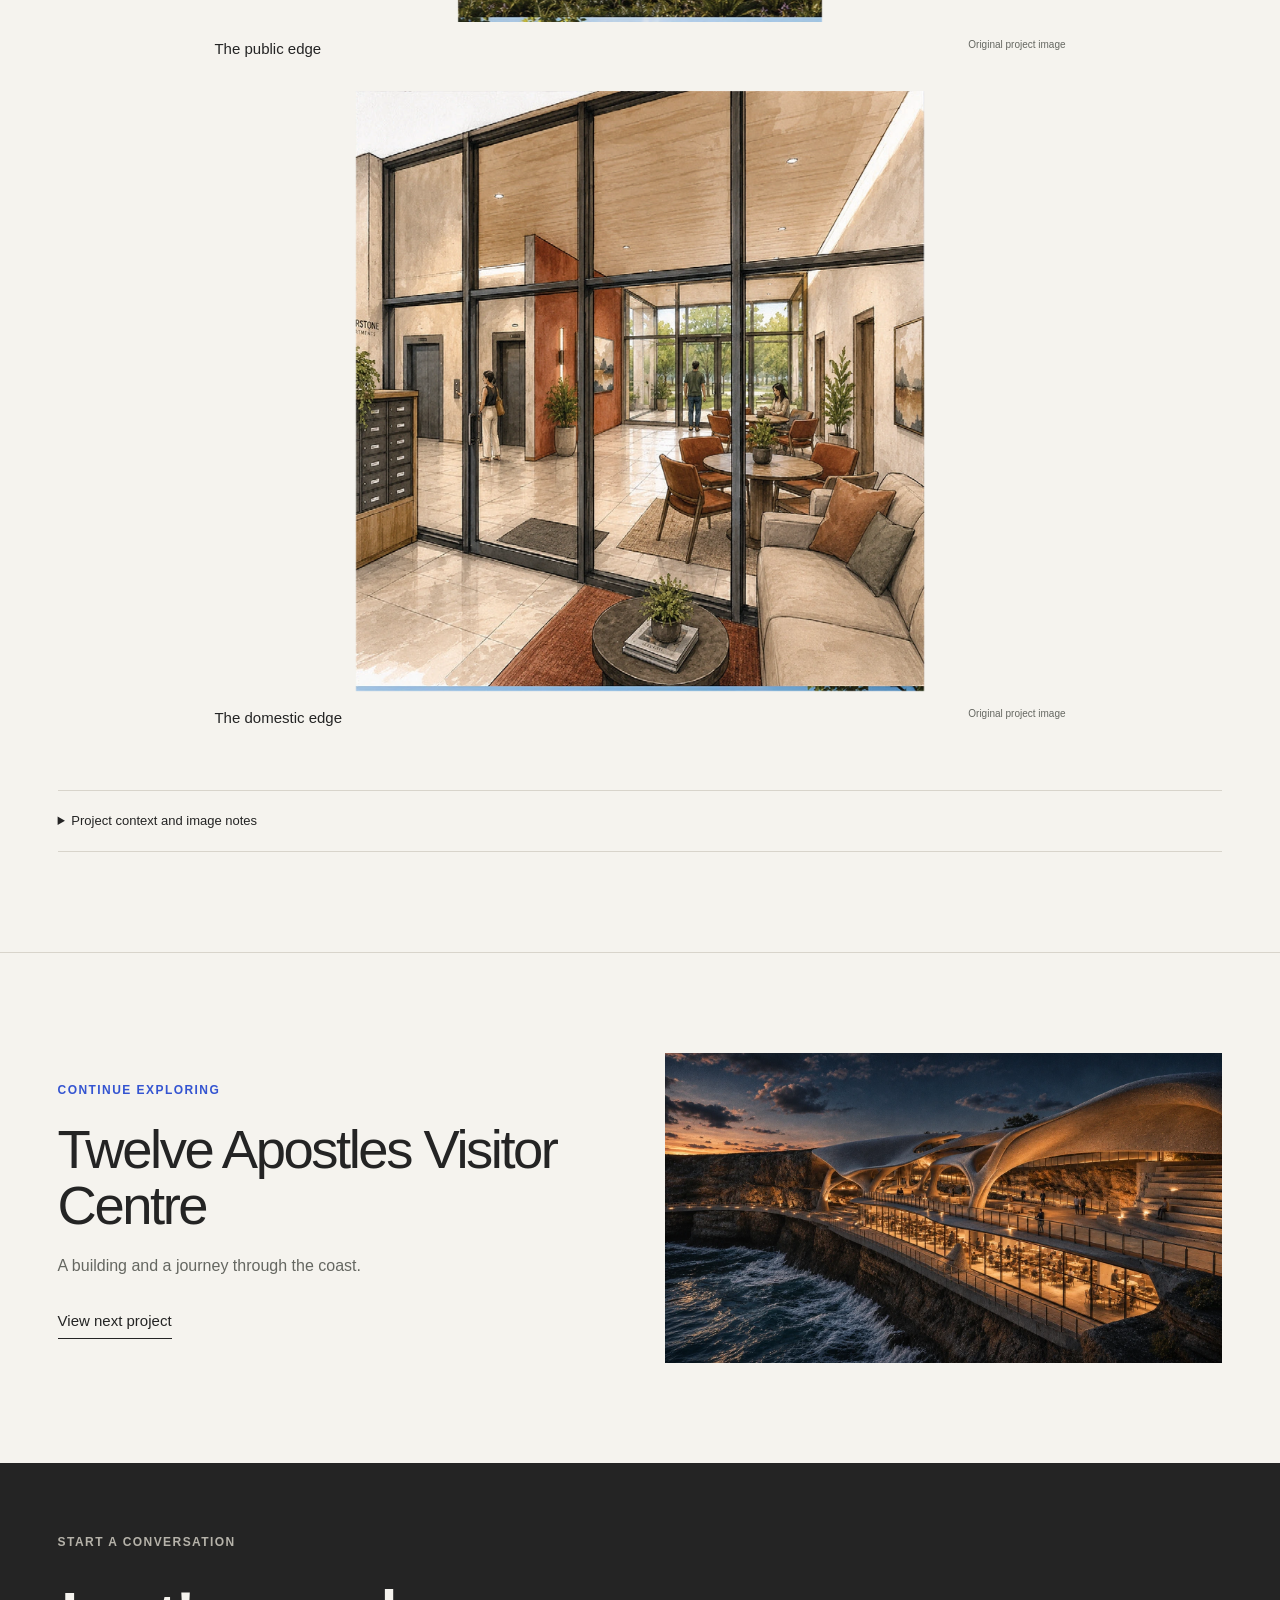
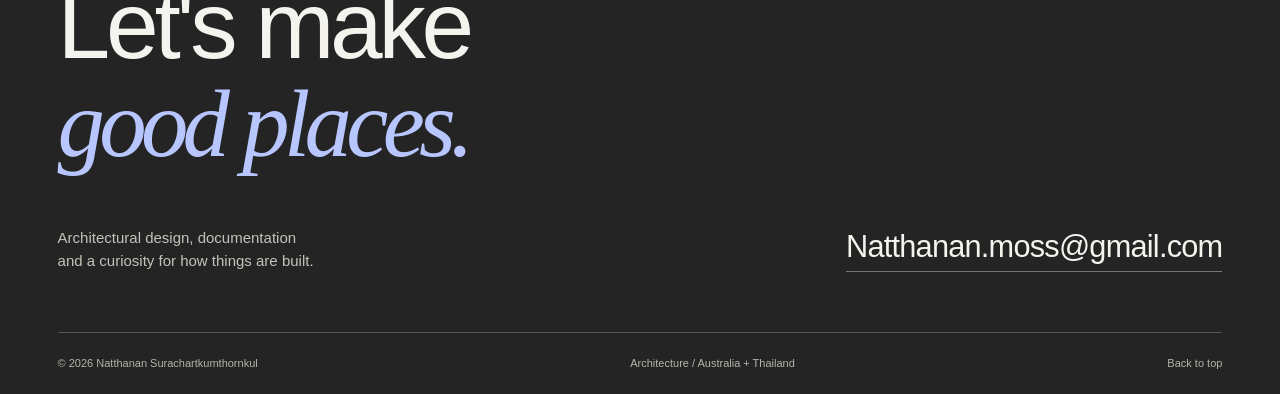
==== commit 51714866: "Bigger main render and smoother wheel motion The main render now fills about 62% of the laptop scree" ====
--- a/project-camberwell.html
+++ b/project-camberwell.html
@@ -1 +1 @@
-<!doctype html><html lang="en"><head><meta charset="utf-8"><meta name="viewport" content="width=device-width,initial-scale=1"><meta name="description" content="An apartment proposal on a triangular site beside Camberwell Station and Burke Road. The final scheme combines a planted forecourt and retail frontage with repeated residential levels, projecting balconies and a legible circulation system."><meta name="robots" content="noindex,nofollow"><meta name="theme-color" content="#f5f3ee"><title>Camberwell Housing — Natthanan</title><link rel="icon" href="favicon.svg" type="image/svg+xml"><link rel="stylesheet" href="style.css?v=20261121-3"><link rel="stylesheet" href="study-images.css?v=20261121-3"><script src="carousel-data.js?v=20261121-4"></script><script src="app.js?v=20261121-3" defer></script><link rel="stylesheet" href="render-sequence.css?v=20261122-6"><script src="render-sequence.js?v=20261122-6" defer></script></head><body id="top"><a class="skip-link" href="#main">Skip to content</a><header class="site-header"><a class="wordmark" href="index.html" aria-label="Natthanan home">NATTHANAN<span>ARCHITECTURAL DESIGNER</span></a><nav aria-label="Main navigation"><a aria-current="page" href="work.html">Work</a><a href="index.html#about">About</a><a href="index.html#contact">Contact</a><a class="nav-cv" href="downloads/Natthanan_CV.pdf" target="_blank" rel="noopener">CV <span>PDF</span></a></nav></header><main id="main"><section class="project-heading section" data-preview="Project introduction"><a class="breadcrumb" href="work.html">Portfolio / Design</a><div class="project-title"><h1>Camberwell Housing</h1><p>From the street to the home.</p></div><dl class="project-metadata"><div><dt>LOCATION</dt><dd>Camberwell, Melbourne</dd></div><div><dt>TYPOLOGY</dt><dd>Apartments + ground-floor retail</dd></div><div><dt>CONTEXT</dt><dd>RMIT housing studio / Week 13 final scheme</dd></div></dl></section><section class="render-sequence" aria-label="Project renders, 4 images" data-preview="Project hero"><div class="rs-stage"><figure class="rs-frame"><img class="rs-glow" src="assets/cam_front_full.webp" alt="" aria-hidden="true" loading="eager" decoding="async"><img class="rs-image" src="assets/cam_front_full.webp" alt="Camberwell Housing" width="1600" height="901" loading="eager" decoding="async"><figcaption><strong>Camberwell Housing</strong><span>Original project image</span></figcaption></figure><figure class="rs-frame"><img class="rs-glow" src="assets/cam_aerial.webp" alt="" aria-hidden="true" loading="eager" decoding="async"><img class="rs-image" src="assets/cam_aerial.webp" alt="Building and forecourt" width="1600" height="1436" loading="lazy" decoding="async"><figcaption><strong>Building and forecourt</strong><span>Source final-scheme aerial perspective</span></figcaption></figure><figure class="rs-frame"><img class="rs-glow" src="assets/cam_shopfront.webp" alt="" aria-hidden="true" loading="eager" decoding="async"><img class="rs-image" src="assets/cam_shopfront.webp" alt="The public edge" width="969" height="1600" loading="lazy" decoding="async"><figcaption><strong>The public edge</strong><span>Original project image</span></figcaption></figure><figure class="rs-frame"><img class="rs-glow" src="assets/cam_living.webp" alt="" aria-hidden="true" loading="eager" decoding="async"><img class="rs-image" src="assets/cam_living.webp" alt="The domestic edge" width="1516" height="1600" loading="lazy" decoding="async"><figcaption><strong>The domestic edge</strong><span>Original project image</span></figcaption></figure><div class="rs-ui" aria-hidden="true"><div class="rs-count"><span class="rs-current">01</span> / 04</div><div class="rs-progress"><span></span></div></div><span class="rs-hint" aria-hidden="true">Scroll</span><a class="rs-skip" href="#overview">Skip to project <span aria-hidden="true">↓</span></a></div></section><nav class="project-nav" aria-label="Project sections"><span>Camberwell Housing</span><a href="#overview">Overview</a><a href="#design">Design</a><a href="#drawings">Drawings</a><a href="#experience">Experience</a></nav><section id="overview" class="section project-overview" data-preview="Project overview"><div class="eyebrow blue">THE PROPOSITION</div><div class="overview-grid"><h2>From the street to the home.</h2><div><p class="large-copy">An apartment proposal on a triangular site beside Camberwell Station and Burke Road. The final scheme combines a planted forecourt and retail frontage with repeated residential levels, projecting balconies and a legible circulation system.</p><div class="challenge"><span class="eyebrow">THE QUESTION</span><p>Resolve the relationship between a triangular urban site, a public street edge and private dwellings above.</p></div></div></div></section><section id="design" class="section project-design" data-preview="Design decision"><div class="decision-text"><div class="eyebrow blue">DESIGN THINKING</div><h2>A clear idea.<br>Spatial consequences.</h2><p>Read the scheme in three layers: a public ground, residential floors above, and the vertical and horizontal circulation connecting them.</p><p class="evidence">Final Week 13 site board, typical plan, programme section, exploded circulation diagram and street/interior views.</p></div><figure><button class="drawing-button" data-image="assets/cam_exploded.webp" data-caption="Camberwell Housing — source design study"><img src="assets/cam_exploded.webp" alt="Camberwell Housing source design study" width="1600" height="1350" class="" loading="lazy"><span class="zoom-label">Inspect study</span></button><figcaption>Source design study / original annotations retained</figcaption></figure></section><section id="drawings" class="section project-drawings" data-preview="Drawing explorer"><div class="section-top"><div><div class="eyebrow blue">READ THE ARCHITECTURE</div><h2>The drawing room.</h2></div><p>Plans and sections reveal<br>what an image can't.</p></div><div class="drawing-tabs" role="tablist" aria-label="Project drawings"><button role="tab" id="tab-0" aria-controls="panel-0" aria-selected="true" tabindex="0" data-tab="0">The triangular site</button><button role="tab" id="tab-1" aria-controls="panel-1" aria-selected="false" tabindex="-1" data-tab="1">A typical residential floor</button><button role="tab" id="tab-2" aria-controls="panel-2" aria-selected="false" tabindex="-1" data-tab="2">Building and forecourt</button></div><div class="drawing-panels"><div role="tabpanel" id="panel-0" aria-labelledby="tab-0" ><button class="drawing-button" data-image="assets/cam_site_plan.webp" data-caption="The triangular site — Final source site plan with station and street context."><img src="assets/cam_site_plan.webp" alt="The triangular site" width="1292" height="1600" class=" portrait-asset portrait-image" loading="lazy"><span class="zoom-label">Inspect drawing</span></button><p class="caption">Final source site plan with station and street context.</p></div><div role="tabpanel" id="panel-1" aria-labelledby="tab-1" hidden><button class="drawing-button" data-image="assets/cam_typical_plan.webp" data-caption="A typical residential floor — Original annotated plan / not to scale."><img src="assets/cam_typical_plan.webp" alt="A typical residential floor" width="1600" height="1071" class="" loading="lazy"><span class="zoom-label">Inspect drawing</span></button><p class="caption">Original annotated plan / not to scale.</p></div><div role="tabpanel" id="panel-2" aria-labelledby="tab-2" hidden><button class="drawing-button" data-image="assets/cam_aerial.webp" data-caption="Building and forecourt — Source final-scheme aerial perspective."><img src="assets/cam_aerial.webp" alt="Building and forecourt" width="1600" height="1436" class="" loading="lazy"><span class="zoom-label">Inspect drawing</span></button><p class="caption">Source final-scheme aerial perspective.</p></div></div></section><section id="experience" class="section project-experience" data-preview="Spatial experience"><div class="section-top"><div><div class="eyebrow blue">SPATIAL EXPERIENCE</div><h2>From the inside.</h2></div><p>Material, light and the<br>scale of occupation.</p></div><div class="experience-grid"><figure><button class="gallery-button" data-image="assets/cam_shopfront.webp" data-caption="The public edge"><img src="assets/cam_shopfront.webp" alt="The public edge" width="969" height="1600" class=" portrait-asset portrait-image" loading="lazy"><span class="zoom-label">View image</span></button><figcaption><strong>The public edge</strong><span>Original project image</span></figcaption></figure><figure><button class="gallery-button" data-image="assets/cam_living.webp" data-caption="The domestic edge"><img src="assets/cam_living.webp" alt="The domestic edge" width="1516" height="1600" class=" portrait-asset portrait-image" loading="lazy"><span class="zoom-label">View image</span></button><figcaption><strong>The domestic edge</strong><span>Original project image</span></figcaption></figure></div><details class="source-note"><summary>Project context and image notes</summary><p>RMIT housing studio / Week 13 final scheme. Retrospective reading of the final drawings, not a documented options-testing timeline. No daylight, yield, accessibility or fire-compliance result is inferred.</p><p>Images marked AI-assisted are presentation studies. Original drawings remain the reference for dimensions, labels and geometry.</p></details></section><section class="next-project section" data-preview="Next project"><div><span class="eyebrow blue">CONTINUE EXPLORING</span><h2><a href="project-visitor.html">Twelve Apostles Visitor Centre</a></h2><p>A building and a journey through the coast.</p><a class="text-link" href="project-visitor.html">View next project</a></div><a href="project-visitor.html"><img src="assets/visitor_hero.webp" alt="Twelve Apostles Visitor Centre" width="1600" height="902" class="" loading="lazy"></a></section></main><footer id="contact" data-preview="Contact" class="contact"><div class="eyebrow">START A CONVERSATION</div><h2>Let's make<br><em>good places.</em></h2><div class="contact-bottom"><p>Architectural design, documentation<br>and a curiosity for how things are built.</p><a class="email" href="mailto:Natthanan.moss@gmail.com">Natthanan.moss@gmail.com</a></div><div class="footer-line"><span>© 2026 Natthanan Surachartkumthornkul</span><span>Architecture / Australia + Thailand</span><a href="#top">Back to top</a></div></footer><dialog id="image-dialog" aria-label="Project image viewer"><div class="viewer-bar"><span id="viewer-caption"></span><button type="button" id="close-viewer">Close</button></div><div class="viewer-scroll"><img id="viewer-image" alt=""></div><div class="viewer-bottom"><span>Original image proportions retained.</span><button id="zoom-viewer" type="button">Zoom in</button></div></dialog></body></html>+<!doctype html><html lang="en"><head><meta charset="utf-8"><meta name="viewport" content="width=device-width,initial-scale=1"><meta name="description" content="An apartment proposal on a triangular site beside Camberwell Station and Burke Road. The final scheme combines a planted forecourt and retail frontage with repeated residential levels, projecting balconies and a legible circulation system."><meta name="robots" content="noindex,nofollow"><meta name="theme-color" content="#f5f3ee"><title>Camberwell Housing — Natthanan</title><link rel="icon" href="favicon.svg" type="image/svg+xml"><link rel="stylesheet" href="style.css?v=20261121-3"><link rel="stylesheet" href="study-images.css?v=20261121-3"><script src="carousel-data.js?v=20261121-4"></script><script src="app.js?v=20261121-3" defer></script><link rel="stylesheet" href="render-sequence.css?v=20261122-7"><script src="render-sequence.js?v=20261122-7" defer></script></head><body id="top"><a class="skip-link" href="#main">Skip to content</a><header class="site-header"><a class="wordmark" href="index.html" aria-label="Natthanan home">NATTHANAN<span>ARCHITECTURAL DESIGNER</span></a><nav aria-label="Main navigation"><a aria-current="page" href="work.html">Work</a><a href="index.html#about">About</a><a href="index.html#contact">Contact</a><a class="nav-cv" href="downloads/Natthanan_CV.pdf" target="_blank" rel="noopener">CV <span>PDF</span></a></nav></header><main id="main"><section class="project-heading section" data-preview="Project introduction"><a class="breadcrumb" href="work.html">Portfolio / Design</a><div class="project-title"><h1>Camberwell Housing</h1><p>From the street to the home.</p></div><dl class="project-metadata"><div><dt>LOCATION</dt><dd>Camberwell, Melbourne</dd></div><div><dt>TYPOLOGY</dt><dd>Apartments + ground-floor retail</dd></div><div><dt>CONTEXT</dt><dd>RMIT housing studio / Week 13 final scheme</dd></div></dl></section><section class="render-sequence" aria-label="Project renders, 4 images" data-preview="Project hero"><div class="rs-stage"><figure class="rs-frame"><img class="rs-glow" src="assets/cam_front_full.webp" alt="" aria-hidden="true" loading="eager" decoding="async"><img class="rs-image" src="assets/cam_front_full.webp" alt="Camberwell Housing" width="1600" height="901" loading="eager" decoding="async"><figcaption><strong>Camberwell Housing</strong><span>Original project image</span></figcaption></figure><figure class="rs-frame"><img class="rs-glow" src="assets/cam_aerial.webp" alt="" aria-hidden="true" loading="eager" decoding="async"><img class="rs-image" src="assets/cam_aerial.webp" alt="Building and forecourt" width="1600" height="1436" loading="lazy" decoding="async"><figcaption><strong>Building and forecourt</strong><span>Source final-scheme aerial perspective</span></figcaption></figure><figure class="rs-frame"><img class="rs-glow" src="assets/cam_shopfront.webp" alt="" aria-hidden="true" loading="eager" decoding="async"><img class="rs-image" src="assets/cam_shopfront.webp" alt="The public edge" width="969" height="1600" loading="lazy" decoding="async"><figcaption><strong>The public edge</strong><span>Original project image</span></figcaption></figure><figure class="rs-frame"><img class="rs-glow" src="assets/cam_living.webp" alt="" aria-hidden="true" loading="eager" decoding="async"><img class="rs-image" src="assets/cam_living.webp" alt="The domestic edge" width="1516" height="1600" loading="lazy" decoding="async"><figcaption><strong>The domestic edge</strong><span>Original project image</span></figcaption></figure><div class="rs-ui" aria-hidden="true"><div class="rs-count"><span class="rs-current">01</span> / 04</div><div class="rs-progress"><span></span></div></div><span class="rs-hint" aria-hidden="true">Scroll</span><a class="rs-skip" href="#overview">Skip to project <span aria-hidden="true">↓</span></a></div></section><nav class="project-nav" aria-label="Project sections"><span>Camberwell Housing</span><a href="#overview">Overview</a><a href="#design">Design</a><a href="#drawings">Drawings</a><a href="#experience">Experience</a></nav><section id="overview" class="section project-overview" data-preview="Project overview"><div class="eyebrow blue">THE PROPOSITION</div><div class="overview-grid"><h2>From the street to the home.</h2><div><p class="large-copy">An apartment proposal on a triangular site beside Camberwell Station and Burke Road. The final scheme combines a planted forecourt and retail frontage with repeated residential levels, projecting balconies and a legible circulation system.</p><div class="challenge"><span class="eyebrow">THE QUESTION</span><p>Resolve the relationship between a triangular urban site, a public street edge and private dwellings above.</p></div></div></div></section><section id="design" class="section project-design" data-preview="Design decision"><div class="decision-text"><div class="eyebrow blue">DESIGN THINKING</div><h2>A clear idea.<br>Spatial consequences.</h2><p>Read the scheme in three layers: a public ground, residential floors above, and the vertical and horizontal circulation connecting them.</p><p class="evidence">Final Week 13 site board, typical plan, programme section, exploded circulation diagram and street/interior views.</p></div><figure><button class="drawing-button" data-image="assets/cam_exploded.webp" data-caption="Camberwell Housing — source design study"><img src="assets/cam_exploded.webp" alt="Camberwell Housing source design study" width="1600" height="1350" class="" loading="lazy"><span class="zoom-label">Inspect study</span></button><figcaption>Source design study / original annotations retained</figcaption></figure></section><section id="drawings" class="section project-drawings" data-preview="Drawing explorer"><div class="section-top"><div><div class="eyebrow blue">READ THE ARCHITECTURE</div><h2>The drawing room.</h2></div><p>Plans and sections reveal<br>what an image can't.</p></div><div class="drawing-tabs" role="tablist" aria-label="Project drawings"><button role="tab" id="tab-0" aria-controls="panel-0" aria-selected="true" tabindex="0" data-tab="0">The triangular site</button><button role="tab" id="tab-1" aria-controls="panel-1" aria-selected="false" tabindex="-1" data-tab="1">A typical residential floor</button><button role="tab" id="tab-2" aria-controls="panel-2" aria-selected="false" tabindex="-1" data-tab="2">Building and forecourt</button></div><div class="drawing-panels"><div role="tabpanel" id="panel-0" aria-labelledby="tab-0" ><button class="drawing-button" data-image="assets/cam_site_plan.webp" data-caption="The triangular site — Final source site plan with station and street context."><img src="assets/cam_site_plan.webp" alt="The triangular site" width="1292" height="1600" class=" portrait-asset portrait-image" loading="lazy"><span class="zoom-label">Inspect drawing</span></button><p class="caption">Final source site plan with station and street context.</p></div><div role="tabpanel" id="panel-1" aria-labelledby="tab-1" hidden><button class="drawing-button" data-image="assets/cam_typical_plan.webp" data-caption="A typical residential floor — Original annotated plan / not to scale."><img src="assets/cam_typical_plan.webp" alt="A typical residential floor" width="1600" height="1071" class="" loading="lazy"><span class="zoom-label">Inspect drawing</span></button><p class="caption">Original annotated plan / not to scale.</p></div><div role="tabpanel" id="panel-2" aria-labelledby="tab-2" hidden><button class="drawing-button" data-image="assets/cam_aerial.webp" data-caption="Building and forecourt — Source final-scheme aerial perspective."><img src="assets/cam_aerial.webp" alt="Building and forecourt" width="1600" height="1436" class="" loading="lazy"><span class="zoom-label">Inspect drawing</span></button><p class="caption">Source final-scheme aerial perspective.</p></div></div></section><section id="experience" class="section project-experience" data-preview="Spatial experience"><div class="section-top"><div><div class="eyebrow blue">SPATIAL EXPERIENCE</div><h2>From the inside.</h2></div><p>Material, light and the<br>scale of occupation.</p></div><div class="experience-grid"><figure><button class="gallery-button" data-image="assets/cam_shopfront.webp" data-caption="The public edge"><img src="assets/cam_shopfront.webp" alt="The public edge" width="969" height="1600" class=" portrait-asset portrait-image" loading="lazy"><span class="zoom-label">View image</span></button><figcaption><strong>The public edge</strong><span>Original project image</span></figcaption></figure><figure><button class="gallery-button" data-image="assets/cam_living.webp" data-caption="The domestic edge"><img src="assets/cam_living.webp" alt="The domestic edge" width="1516" height="1600" class=" portrait-asset portrait-image" loading="lazy"><span class="zoom-label">View image</span></button><figcaption><strong>The domestic edge</strong><span>Original project image</span></figcaption></figure></div><details class="source-note"><summary>Project context and image notes</summary><p>RMIT housing studio / Week 13 final scheme. Retrospective reading of the final drawings, not a documented options-testing timeline. No daylight, yield, accessibility or fire-compliance result is inferred.</p><p>Images marked AI-assisted are presentation studies. Original drawings remain the reference for dimensions, labels and geometry.</p></details></section><section class="next-project section" data-preview="Next project"><div><span class="eyebrow blue">CONTINUE EXPLORING</span><h2><a href="project-visitor.html">Twelve Apostles Visitor Centre</a></h2><p>A building and a journey through the coast.</p><a class="text-link" href="project-visitor.html">View next project</a></div><a href="project-visitor.html"><img src="assets/visitor_hero.webp" alt="Twelve Apostles Visitor Centre" width="1600" height="902" class="" loading="lazy"></a></section></main><footer id="contact" data-preview="Contact" class="contact"><div class="eyebrow">START A CONVERSATION</div><h2>Let's make<br><em>good places.</em></h2><div class="contact-bottom"><p>Architectural design, documentation<br>and a curiosity for how things are built.</p><a class="email" href="mailto:Natthanan.moss@gmail.com">Natthanan.moss@gmail.com</a></div><div class="footer-line"><span>© 2026 Natthanan Surachartkumthornkul</span><span>Architecture / Australia + Thailand</span><a href="#top">Back to top</a></div></footer><dialog id="image-dialog" aria-label="Project image viewer"><div class="viewer-bar"><span id="viewer-caption"></span><button type="button" id="close-viewer">Close</button></div><div class="viewer-scroll"><img id="viewer-image" alt=""></div><div class="viewer-bottom"><span>Original image proportions retained.</span><button id="zoom-viewer" type="button">Zoom in</button></div></dialog></body></html>
--- a/render-sequence.css
+++ b/render-sequence.css
@@ -18,18 +18,19 @@
 
 /* Ambient glow from the main render */
 .rs-glows{position:absolute;inset:0;z-index:0;pointer-events:none}
-.is-active .rs-glow{display:block;position:absolute;inset:-12%;width:124%;height:124%;object-fit:cover;filter:blur(70px) saturate(1.6) brightness(.98);opacity:0;transform:translateZ(0)}
+/* Drawn at a quarter size and scaled up: the same soft light for far less work. */
+.is-active .rs-glow{display:block;position:absolute;left:50%;top:50%;width:31%;height:31%;object-fit:cover;filter:blur(18px) saturate(1.6) brightness(.98);opacity:0;transform:translate(-50%,-50%) scale(4);will-change:opacity}
 .is-active .rs-stage::after{content:"";position:absolute;inset:0;z-index:1;pointer-events:none;background:radial-gradient(ellipse at 50% 45%,transparent 50%,rgba(20,20,20,.4) 100%),linear-gradient(to top,rgba(20,20,20,.62),transparent 20%)}
 
 /* The wheel */
-.is-active .rs-frame{position:absolute;left:0;top:0;padding:0;display:flex;align-items:center;justify-content:center;transform-origin:center;will-change:transform,opacity;cursor:pointer}
+.is-active .rs-frame{position:absolute;left:0;top:0;padding:0;backface-visibility:hidden;display:flex;align-items:center;justify-content:center;transform-origin:center;will-change:transform,opacity;cursor:pointer}
 .is-active .rs-frame.is-main{cursor:default}
 .is-active .rs-frame .rs-image{width:auto;height:auto;max-width:100%;max-height:100%;object-fit:contain;box-shadow:0 30px 80px rgba(0,0,0,.45);border-radius:2px}
 .is-active .rs-frame:not(.is-main):hover .rs-image{outline:1px solid rgba(245,243,238,.7);outline-offset:4px}
 
 /* Caption of the main render */
 .rs-captions{position:absolute;left:var(--gutter);right:calc(var(--gutter) + 120px);bottom:clamp(34px,5vh,52px);z-index:70;pointer-events:none}
-.rs-captions figcaption{position:absolute;left:0;bottom:0;display:flex;gap:20px;align-items:baseline;margin:0;font-size:13px;letter-spacing:.02em;opacity:0}
+.rs-captions figcaption{position:absolute;left:0;bottom:0;will-change:opacity;display:flex;gap:20px;align-items:baseline;margin:0;font-size:13px;letter-spacing:.02em;opacity:0}
 .rs-captions figcaption strong{font-weight:500;color:var(--paper)}
 .rs-captions figcaption span{color:#c9c6be}
 
@@ -37,7 +38,7 @@
 .is-active .rs-ui{display:block;z-index:71;position:absolute;left:var(--gutter);right:var(--gutter);bottom:clamp(22px,3vh,30px);pointer-events:none}
 .rs-count{position:absolute;right:0;bottom:12px;font-size:13px;letter-spacing:.08em;font-variant-numeric:tabular-nums}
 .rs-progress{height:1px;background:rgba(245,243,238,.25)}
-.rs-progress span{display:block;height:100%;width:0;background:var(--paper)}
+.rs-progress span{display:block;height:100%;width:100%;background:var(--paper);transform:scaleX(0);transform-origin:left;will-change:transform}
 .is-single .rs-ui,.is-single .rs-hint{display:none}
 
 .rs-skip{display:none}
@@ -54,7 +55,7 @@
 @media(max-width:700px){
  .render-sequence.is-active{height:calc(100vh + (var(--frames) - 1) * 70vh + 30vh);height:calc(100svh + (var(--frames) - 1) * 70vh + 30vh)}
  .render-sequence.is-single{height:100vh;height:100svh}
- .is-active .rs-glow{filter:blur(44px) saturate(1.6) brightness(.98)}
+ .is-active .rs-glow{filter:blur(11px) saturate(1.6) brightness(.98)}
  .rs-captions{right:calc(var(--gutter) + 64px)}
  .rs-captions figcaption{display:block;font-size:12px}
  .rs-captions figcaption span{display:block;margin-top:4px}
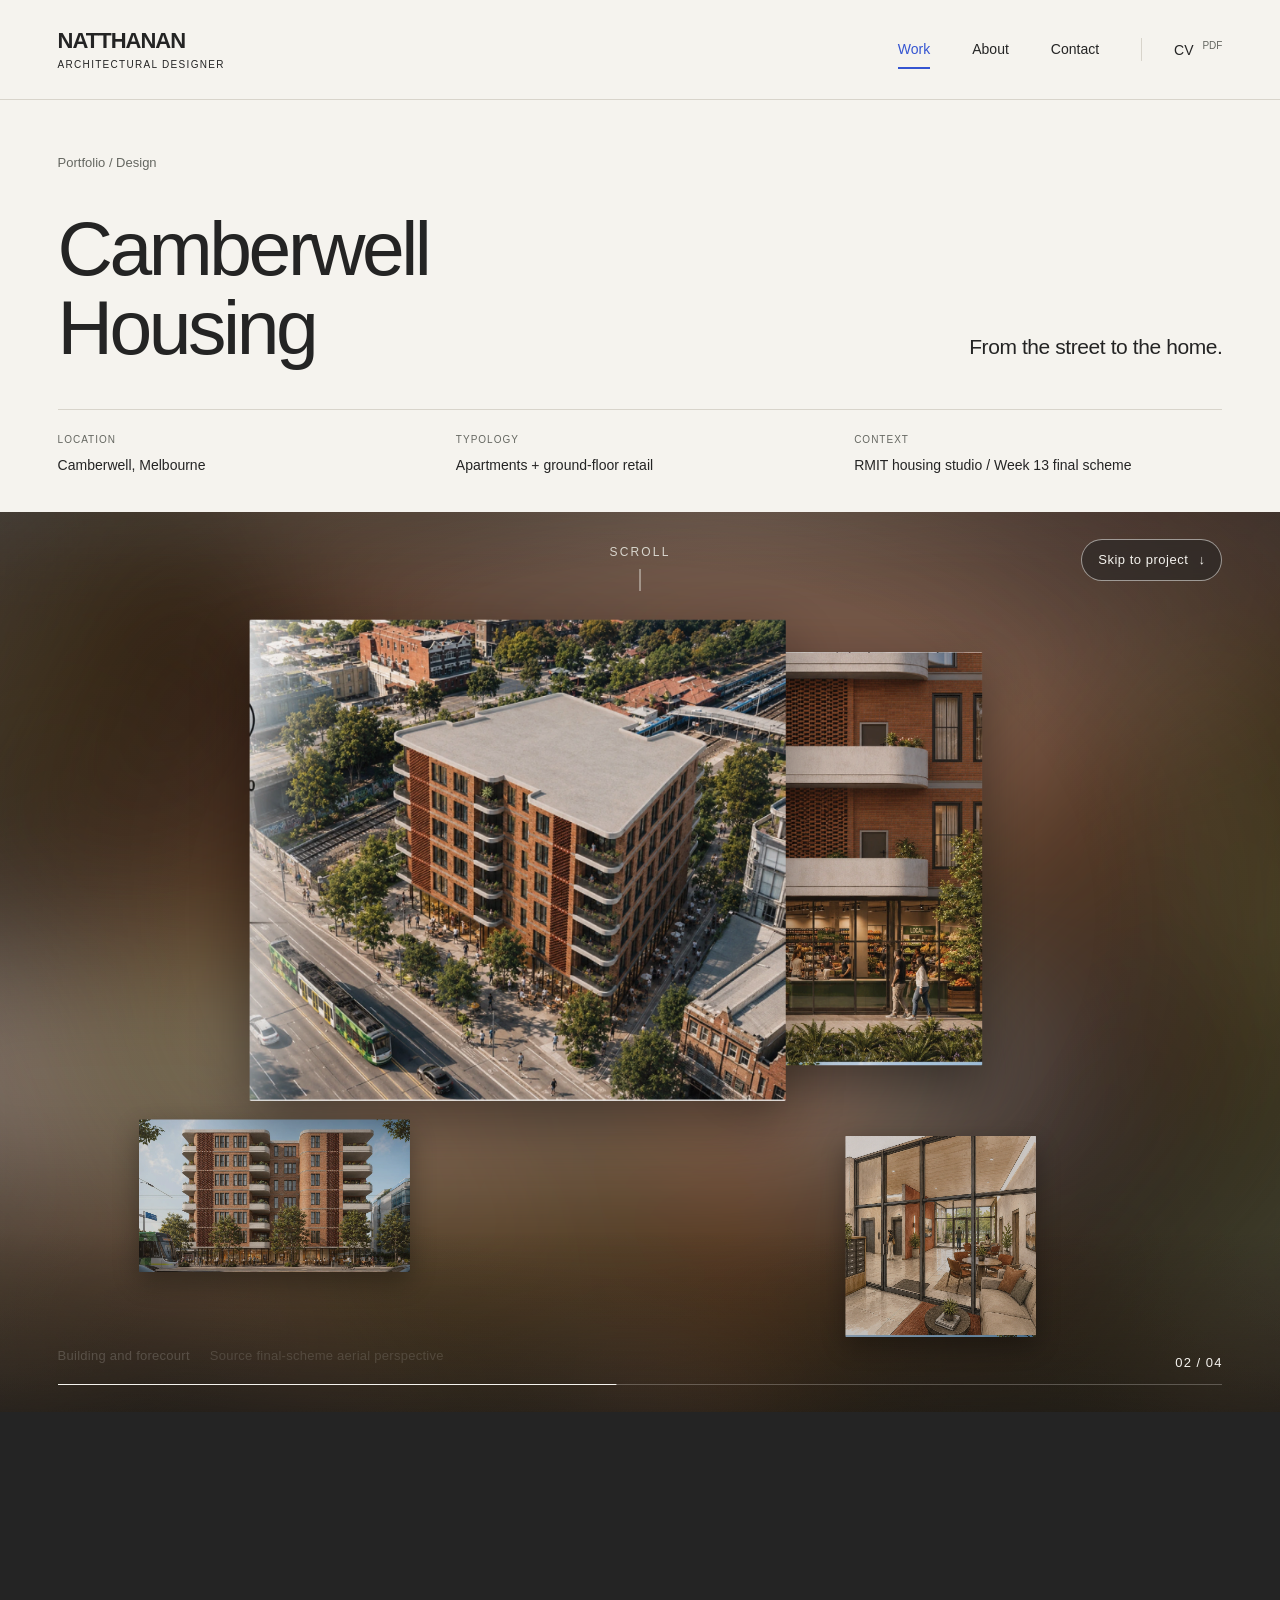
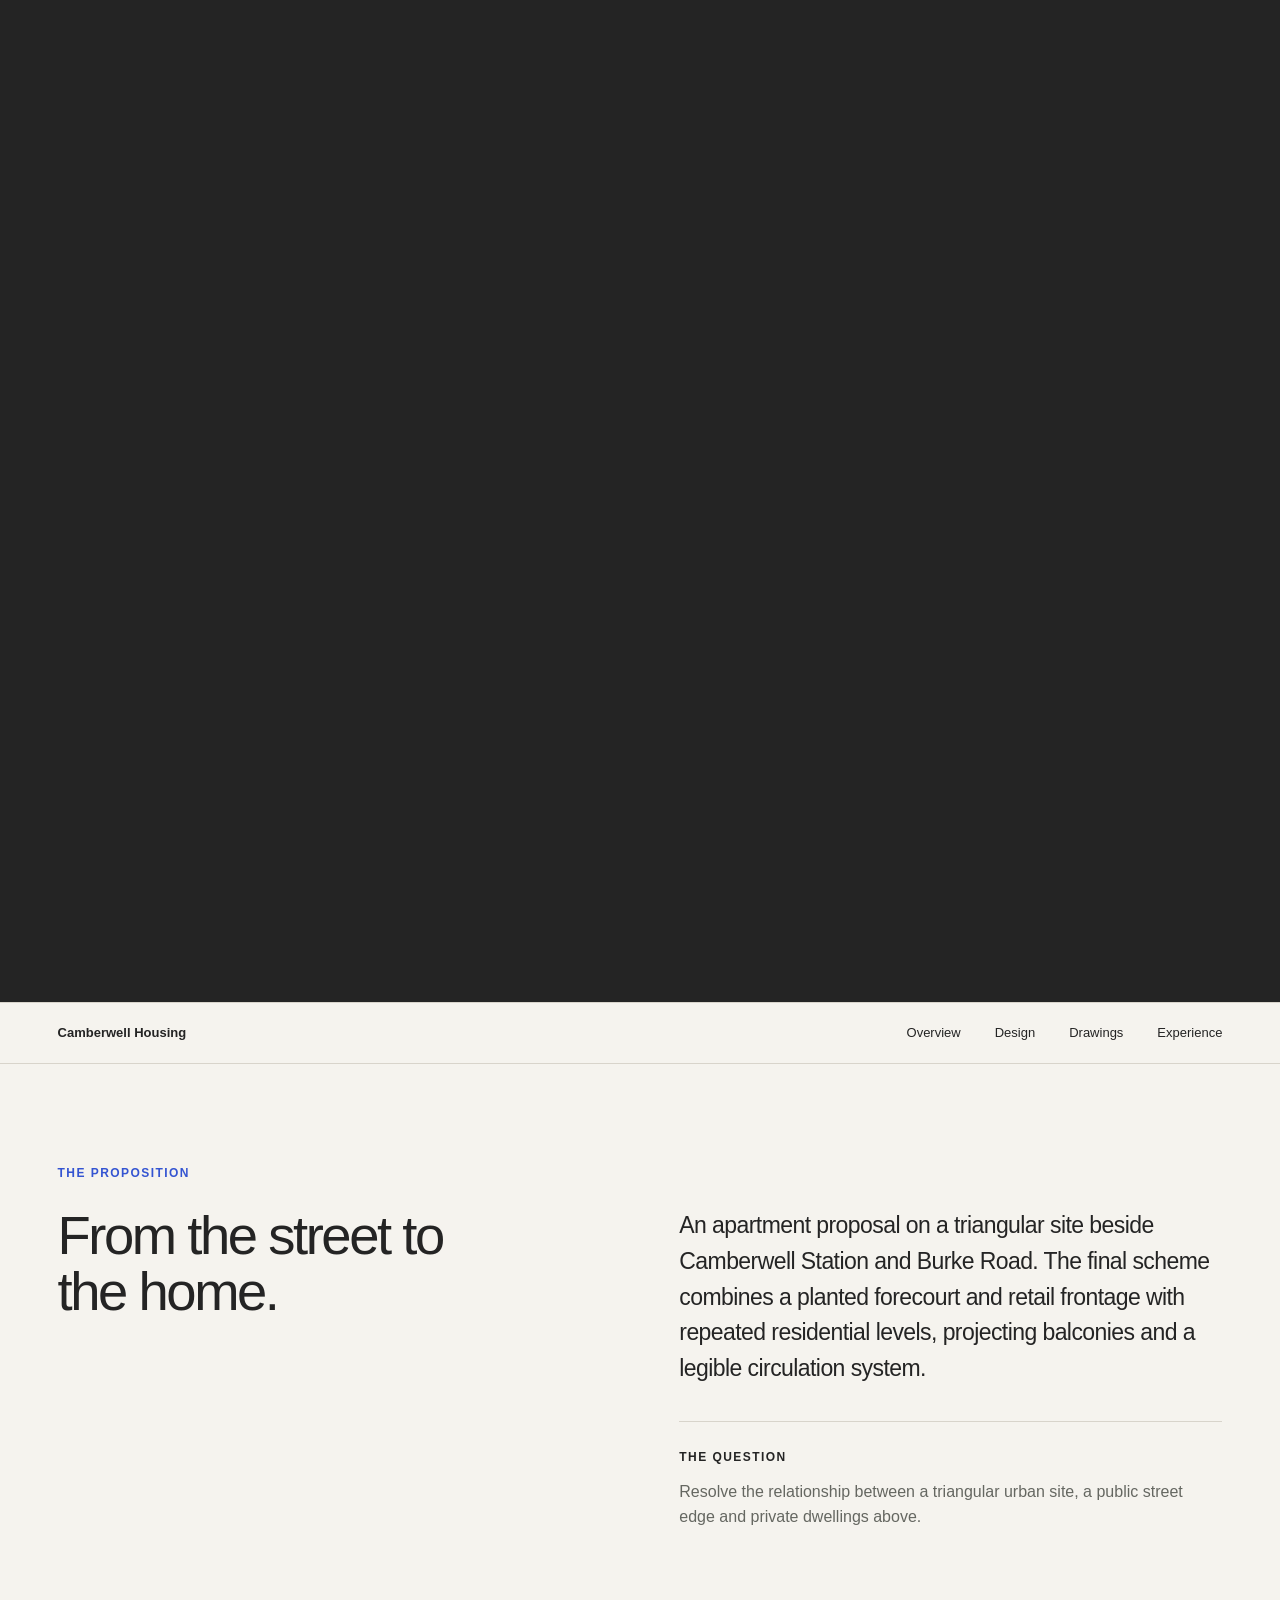
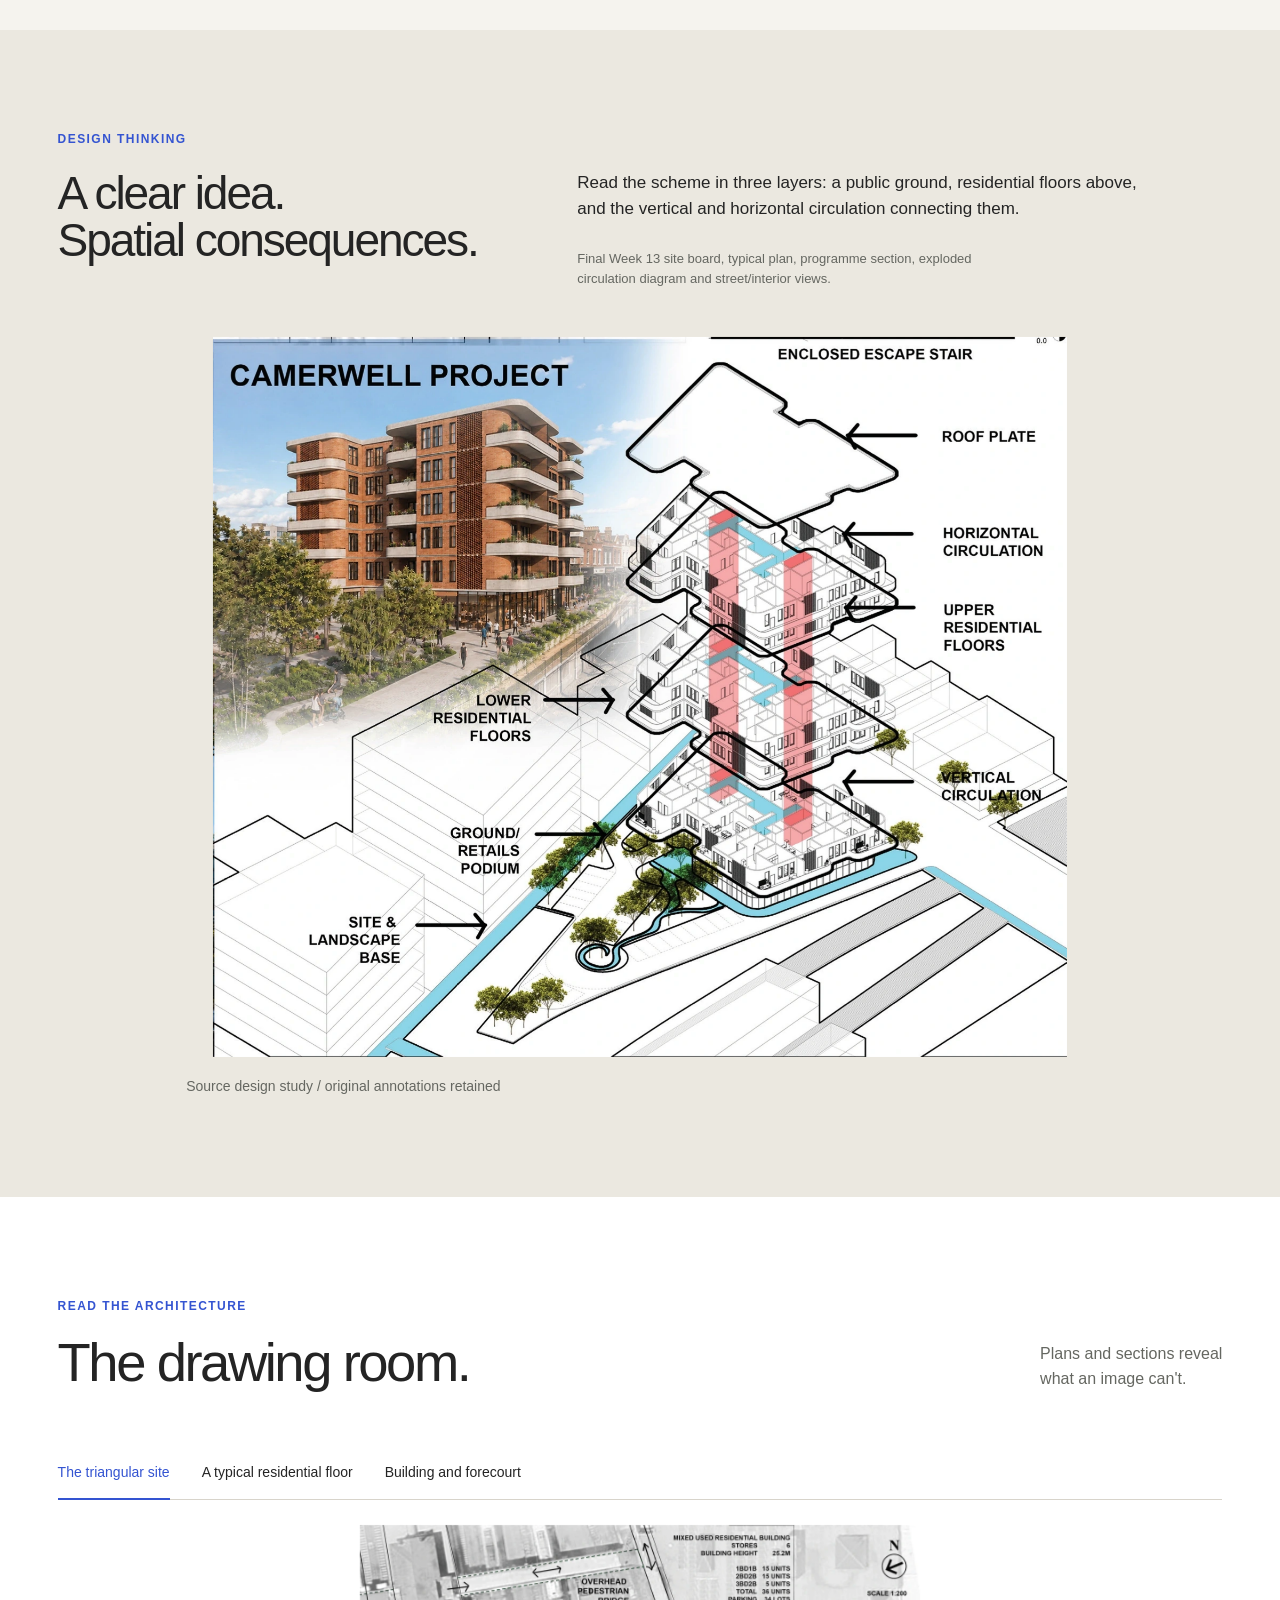
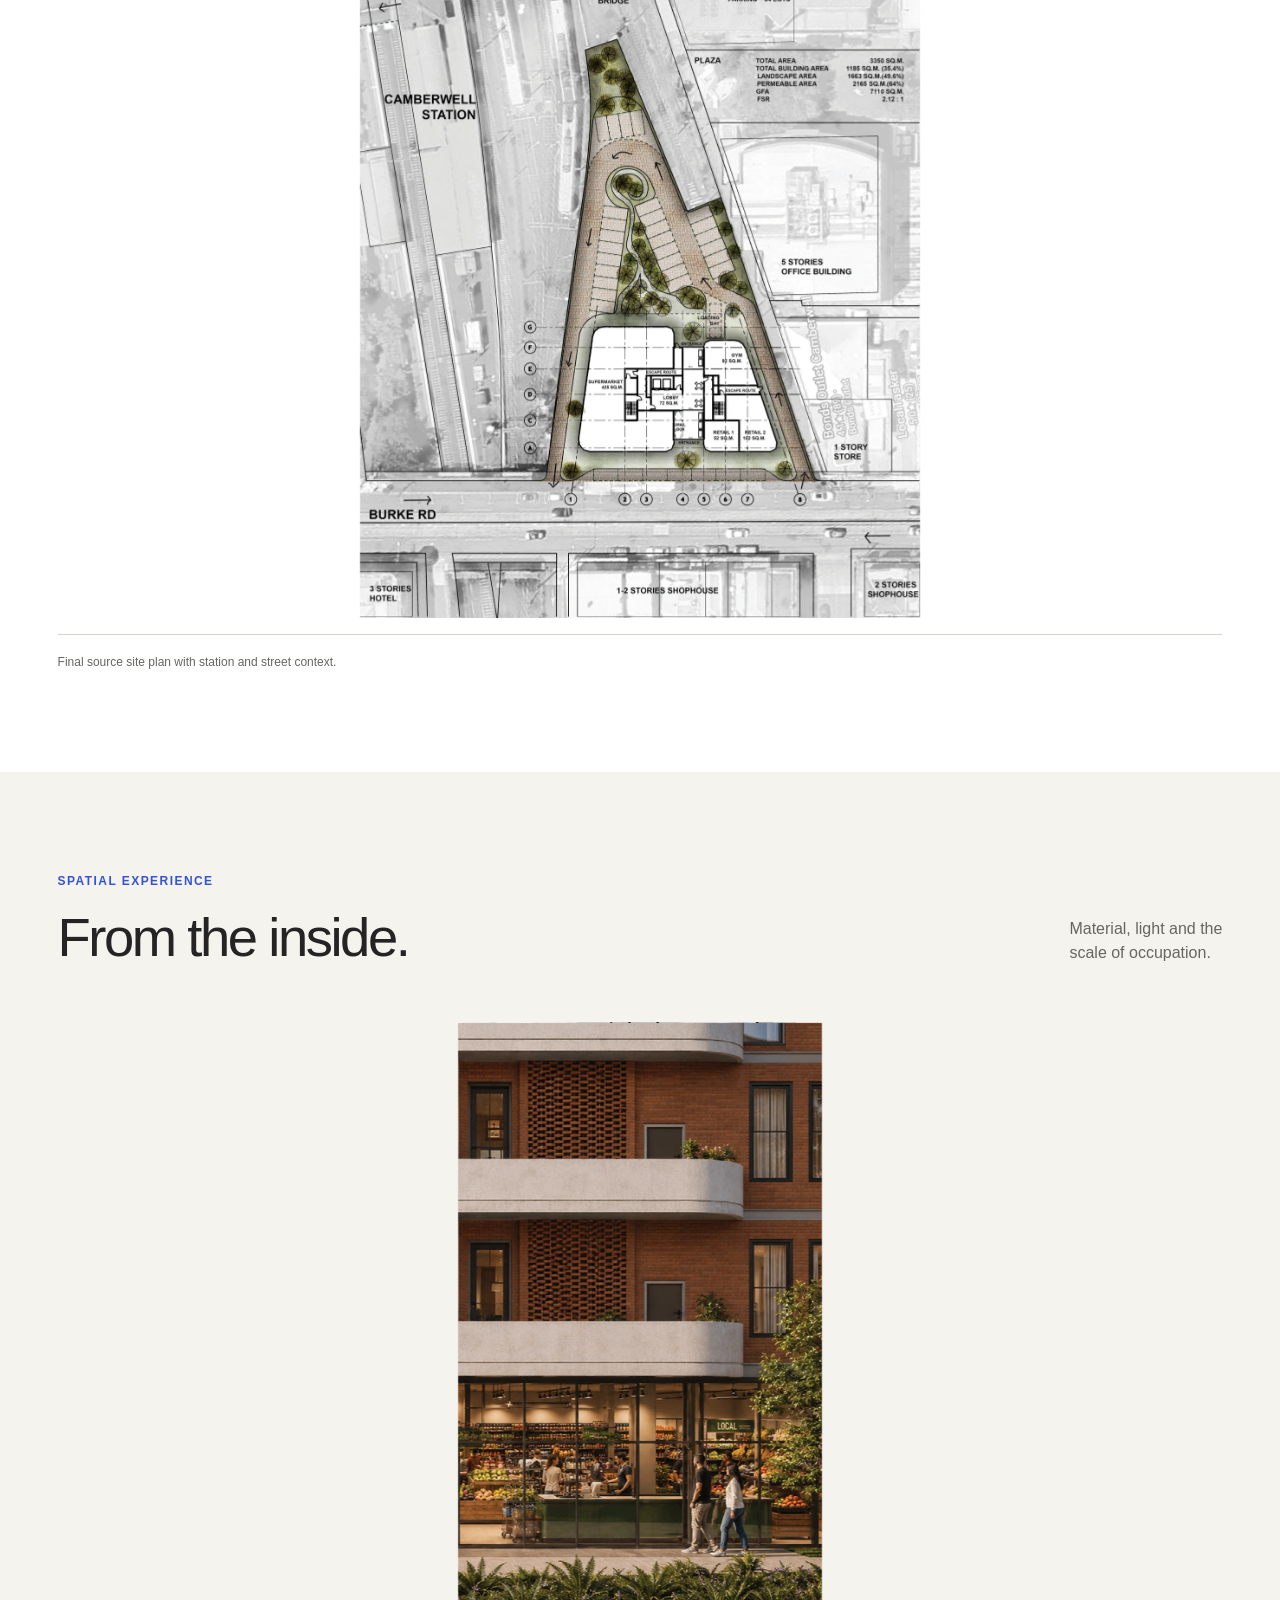
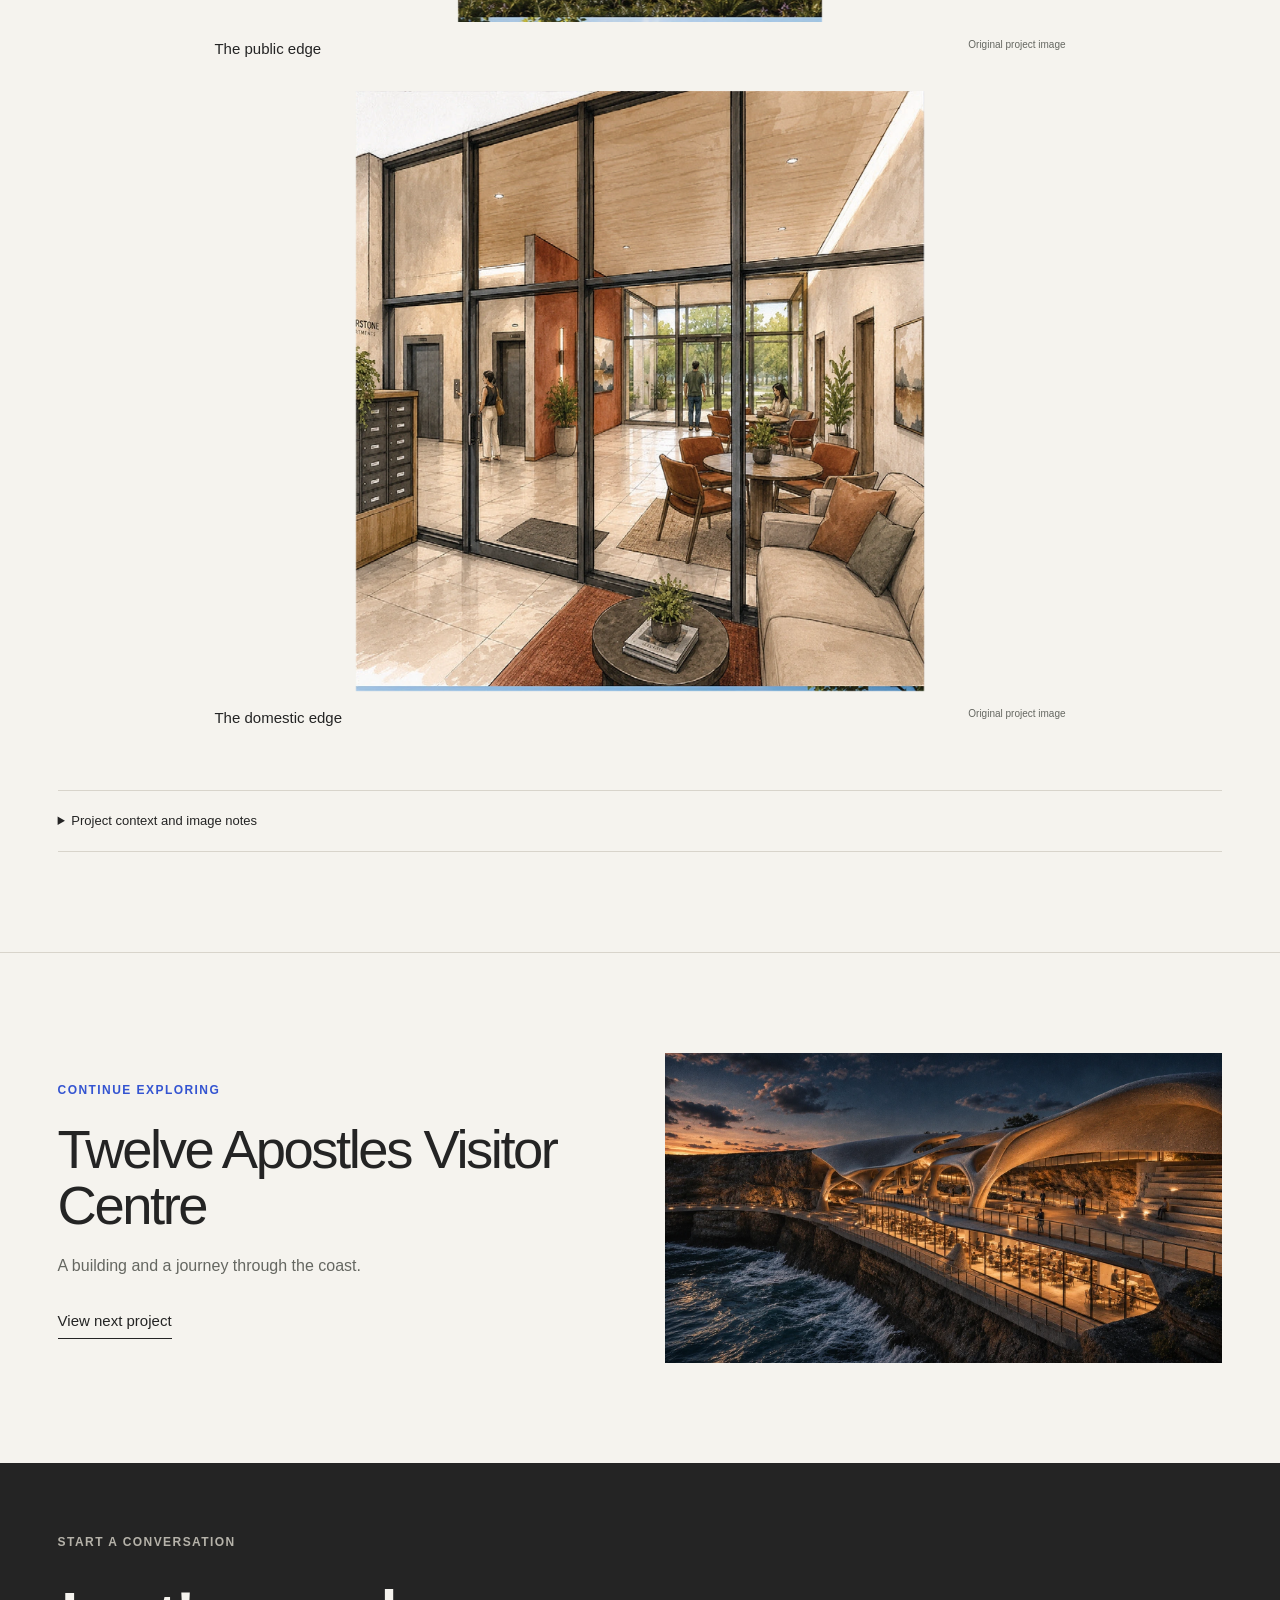
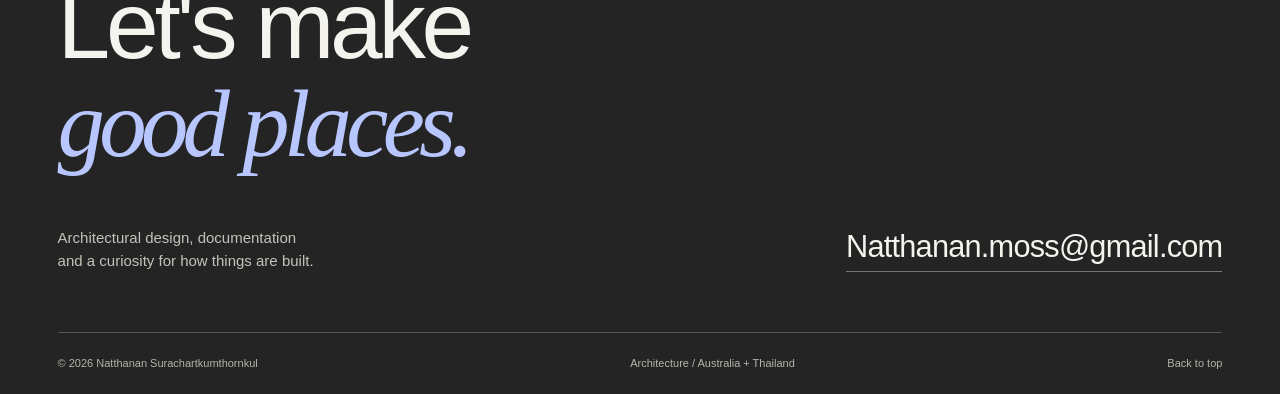
==== commit cf12f0f8: "Fill the frame with the Ruay alley image on the Work page Co-Authored-By: Claude Opus 5.5 <noreply@a" ====
--- a/project-camberwell.html
+++ b/project-camberwell.html
@@ -1 +1 @@
-<!doctype html><html lang="en"><head><meta charset="utf-8"><meta name="viewport" content="width=device-width,initial-scale=1"><meta name="description" content="An apartment proposal on a triangular site beside Camberwell Station and Burke Road. The final scheme combines a planted forecourt and retail frontage with repeated residential levels, projecting balconies and a legible circulation system."><meta name="robots" content="noindex,nofollow"><meta name="theme-color" content="#f5f3ee"><title>Camberwell Housing — Natthanan</title><link rel="icon" href="favicon.svg" type="image/svg+xml"><link rel="stylesheet" href="style.css?v=20261121-3"><link rel="stylesheet" href="study-images.css?v=20261121-3"><script src="carousel-data.js?v=20261121-4"></script><script src="app.js?v=20261121-3" defer></script><link rel="stylesheet" href="render-sequence.css?v=20261122-7"><script src="render-sequence.js?v=20261122-7" defer></script></head><body id="top"><a class="skip-link" href="#main">Skip to content</a><header class="site-header"><a class="wordmark" href="index.html" aria-label="Natthanan home">NATTHANAN<span>ARCHITECTURAL DESIGNER</span></a><nav aria-label="Main navigation"><a aria-current="page" href="work.html">Work</a><a href="index.html#about">About</a><a href="index.html#contact">Contact</a><a class="nav-cv" href="downloads/Natthanan_CV.pdf" target="_blank" rel="noopener">CV <span>PDF</span></a></nav></header><main id="main"><section class="project-heading section" data-preview="Project introduction"><a class="breadcrumb" href="work.html">Portfolio / Design</a><div class="project-title"><h1>Camberwell Housing</h1><p>From the street to the home.</p></div><dl class="project-metadata"><div><dt>LOCATION</dt><dd>Camberwell, Melbourne</dd></div><div><dt>TYPOLOGY</dt><dd>Apartments + ground-floor retail</dd></div><div><dt>CONTEXT</dt><dd>RMIT housing studio / Week 13 final scheme</dd></div></dl></section><section class="render-sequence" aria-label="Project renders, 4 images" data-preview="Project hero"><div class="rs-stage"><figure class="rs-frame"><img class="rs-glow" src="assets/cam_front_full.webp" alt="" aria-hidden="true" loading="eager" decoding="async"><img class="rs-image" src="assets/cam_front_full.webp" alt="Camberwell Housing" width="1600" height="901" loading="eager" decoding="async"><figcaption><strong>Camberwell Housing</strong><span>Original project image</span></figcaption></figure><figure class="rs-frame"><img class="rs-glow" src="assets/cam_aerial.webp" alt="" aria-hidden="true" loading="eager" decoding="async"><img class="rs-image" src="assets/cam_aerial.webp" alt="Building and forecourt" width="1600" height="1436" loading="lazy" decoding="async"><figcaption><strong>Building and forecourt</strong><span>Source final-scheme aerial perspective</span></figcaption></figure><figure class="rs-frame"><img class="rs-glow" src="assets/cam_shopfront.webp" alt="" aria-hidden="true" loading="eager" decoding="async"><img class="rs-image" src="assets/cam_shopfront.webp" alt="The public edge" width="969" height="1600" loading="lazy" decoding="async"><figcaption><strong>The public edge</strong><span>Original project image</span></figcaption></figure><figure class="rs-frame"><img class="rs-glow" src="assets/cam_living.webp" alt="" aria-hidden="true" loading="eager" decoding="async"><img class="rs-image" src="assets/cam_living.webp" alt="The domestic edge" width="1516" height="1600" loading="lazy" decoding="async"><figcaption><strong>The domestic edge</strong><span>Original project image</span></figcaption></figure><div class="rs-ui" aria-hidden="true"><div class="rs-count"><span class="rs-current">01</span> / 04</div><div class="rs-progress"><span></span></div></div><span class="rs-hint" aria-hidden="true">Scroll</span><a class="rs-skip" href="#overview">Skip to project <span aria-hidden="true">↓</span></a></div></section><nav class="project-nav" aria-label="Project sections"><span>Camberwell Housing</span><a href="#overview">Overview</a><a href="#design">Design</a><a href="#drawings">Drawings</a><a href="#experience">Experience</a></nav><section id="overview" class="section project-overview" data-preview="Project overview"><div class="eyebrow blue">THE PROPOSITION</div><div class="overview-grid"><h2>From the street to the home.</h2><div><p class="large-copy">An apartment proposal on a triangular site beside Camberwell Station and Burke Road. The final scheme combines a planted forecourt and retail frontage with repeated residential levels, projecting balconies and a legible circulation system.</p><div class="challenge"><span class="eyebrow">THE QUESTION</span><p>Resolve the relationship between a triangular urban site, a public street edge and private dwellings above.</p></div></div></div></section><section id="design" class="section project-design" data-preview="Design decision"><div class="decision-text"><div class="eyebrow blue">DESIGN THINKING</div><h2>A clear idea.<br>Spatial consequences.</h2><p>Read the scheme in three layers: a public ground, residential floors above, and the vertical and horizontal circulation connecting them.</p><p class="evidence">Final Week 13 site board, typical plan, programme section, exploded circulation diagram and street/interior views.</p></div><figure><button class="drawing-button" data-image="assets/cam_exploded.webp" data-caption="Camberwell Housing — source design study"><img src="assets/cam_exploded.webp" alt="Camberwell Housing source design study" width="1600" height="1350" class="" loading="lazy"><span class="zoom-label">Inspect study</span></button><figcaption>Source design study / original annotations retained</figcaption></figure></section><section id="drawings" class="section project-drawings" data-preview="Drawing explorer"><div class="section-top"><div><div class="eyebrow blue">READ THE ARCHITECTURE</div><h2>The drawing room.</h2></div><p>Plans and sections reveal<br>what an image can't.</p></div><div class="drawing-tabs" role="tablist" aria-label="Project drawings"><button role="tab" id="tab-0" aria-controls="panel-0" aria-selected="true" tabindex="0" data-tab="0">The triangular site</button><button role="tab" id="tab-1" aria-controls="panel-1" aria-selected="false" tabindex="-1" data-tab="1">A typical residential floor</button><button role="tab" id="tab-2" aria-controls="panel-2" aria-selected="false" tabindex="-1" data-tab="2">Building and forecourt</button></div><div class="drawing-panels"><div role="tabpanel" id="panel-0" aria-labelledby="tab-0" ><button class="drawing-button" data-image="assets/cam_site_plan.webp" data-caption="The triangular site — Final source site plan with station and street context."><img src="assets/cam_site_plan.webp" alt="The triangular site" width="1292" height="1600" class=" portrait-asset portrait-image" loading="lazy"><span class="zoom-label">Inspect drawing</span></button><p class="caption">Final source site plan with station and street context.</p></div><div role="tabpanel" id="panel-1" aria-labelledby="tab-1" hidden><button class="drawing-button" data-image="assets/cam_typical_plan.webp" data-caption="A typical residential floor — Original annotated plan / not to scale."><img src="assets/cam_typical_plan.webp" alt="A typical residential floor" width="1600" height="1071" class="" loading="lazy"><span class="zoom-label">Inspect drawing</span></button><p class="caption">Original annotated plan / not to scale.</p></div><div role="tabpanel" id="panel-2" aria-labelledby="tab-2" hidden><button class="drawing-button" data-image="assets/cam_aerial.webp" data-caption="Building and forecourt — Source final-scheme aerial perspective."><img src="assets/cam_aerial.webp" alt="Building and forecourt" width="1600" height="1436" class="" loading="lazy"><span class="zoom-label">Inspect drawing</span></button><p class="caption">Source final-scheme aerial perspective.</p></div></div></section><section id="experience" class="section project-experience" data-preview="Spatial experience"><div class="section-top"><div><div class="eyebrow blue">SPATIAL EXPERIENCE</div><h2>From the inside.</h2></div><p>Material, light and the<br>scale of occupation.</p></div><div class="experience-grid"><figure><button class="gallery-button" data-image="assets/cam_shopfront.webp" data-caption="The public edge"><img src="assets/cam_shopfront.webp" alt="The public edge" width="969" height="1600" class=" portrait-asset portrait-image" loading="lazy"><span class="zoom-label">View image</span></button><figcaption><strong>The public edge</strong><span>Original project image</span></figcaption></figure><figure><button class="gallery-button" data-image="assets/cam_living.webp" data-caption="The domestic edge"><img src="assets/cam_living.webp" alt="The domestic edge" width="1516" height="1600" class=" portrait-asset portrait-image" loading="lazy"><span class="zoom-label">View image</span></button><figcaption><strong>The domestic edge</strong><span>Original project image</span></figcaption></figure></div><details class="source-note"><summary>Project context and image notes</summary><p>RMIT housing studio / Week 13 final scheme. Retrospective reading of the final drawings, not a documented options-testing timeline. No daylight, yield, accessibility or fire-compliance result is inferred.</p><p>Images marked AI-assisted are presentation studies. Original drawings remain the reference for dimensions, labels and geometry.</p></details></section><section class="next-project section" data-preview="Next project"><div><span class="eyebrow blue">CONTINUE EXPLORING</span><h2><a href="project-visitor.html">Twelve Apostles Visitor Centre</a></h2><p>A building and a journey through the coast.</p><a class="text-link" href="project-visitor.html">View next project</a></div><a href="project-visitor.html"><img src="assets/visitor_hero.webp" alt="Twelve Apostles Visitor Centre" width="1600" height="902" class="" loading="lazy"></a></section></main><footer id="contact" data-preview="Contact" class="contact"><div class="eyebrow">START A CONVERSATION</div><h2>Let's make<br><em>good places.</em></h2><div class="contact-bottom"><p>Architectural design, documentation<br>and a curiosity for how things are built.</p><a class="email" href="mailto:Natthanan.moss@gmail.com">Natthanan.moss@gmail.com</a></div><div class="footer-line"><span>© 2026 Natthanan Surachartkumthornkul</span><span>Architecture / Australia + Thailand</span><a href="#top">Back to top</a></div></footer><dialog id="image-dialog" aria-label="Project image viewer"><div class="viewer-bar"><span id="viewer-caption"></span><button type="button" id="close-viewer">Close</button></div><div class="viewer-scroll"><img id="viewer-image" alt=""></div><div class="viewer-bottom"><span>Original image proportions retained.</span><button id="zoom-viewer" type="button">Zoom in</button></div></dialog></body></html>+<!doctype html><html lang="en"><head><meta charset="utf-8"><meta name="viewport" content="width=device-width,initial-scale=1"><meta name="description" content="An apartment proposal on a triangular site beside Camberwell Station and Burke Road. The final scheme combines a planted forecourt and retail frontage with repeated residential levels, projecting balconies and a legible circulation system."><meta name="robots" content="noindex,nofollow"><meta name="theme-color" content="#f5f3ee"><title>Camberwell Housing — Natthanan</title><link rel="icon" href="favicon.svg" type="image/svg+xml"><link rel="stylesheet" href="style.css?v=20261122-1"><link rel="stylesheet" href="study-images.css?v=20261121-3"><script src="carousel-data.js?v=20261121-4"></script><script src="app.js?v=20261121-3" defer></script><link rel="stylesheet" href="render-sequence.css?v=20261122-7"><script src="render-sequence.js?v=20261122-7" defer></script></head><body id="top"><a class="skip-link" href="#main">Skip to content</a><header class="site-header"><a class="wordmark" href="index.html" aria-label="Natthanan home">NATTHANAN<span>ARCHITECTURAL DESIGNER</span></a><nav aria-label="Main navigation"><a aria-current="page" href="work.html">Work</a><a href="index.html#about">About</a><a href="index.html#contact">Contact</a><a class="nav-cv" href="downloads/Natthanan_CV.pdf" target="_blank" rel="noopener">CV <span>PDF</span></a></nav></header><main id="main"><section class="project-heading section" data-preview="Project introduction"><a class="breadcrumb" href="work.html">Portfolio / Design</a><div class="project-title"><h1>Camberwell Housing</h1><p>From the street to the home.</p></div><dl class="project-metadata"><div><dt>LOCATION</dt><dd>Camberwell, Melbourne</dd></div><div><dt>TYPOLOGY</dt><dd>Apartments + ground-floor retail</dd></div><div><dt>CONTEXT</dt><dd>RMIT housing studio / Week 13 final scheme</dd></div></dl></section><section class="render-sequence" aria-label="Project renders, 4 images" data-preview="Project hero"><div class="rs-stage"><figure class="rs-frame"><img class="rs-glow" src="assets/cam_front_full.webp" alt="" aria-hidden="true" loading="eager" decoding="async"><img class="rs-image" src="assets/cam_front_full.webp" alt="Camberwell Housing" width="1600" height="901" loading="eager" decoding="async"><figcaption><strong>Camberwell Housing</strong><span>Original project image</span></figcaption></figure><figure class="rs-frame"><img class="rs-glow" src="assets/cam_aerial.webp" alt="" aria-hidden="true" loading="eager" decoding="async"><img class="rs-image" src="assets/cam_aerial.webp" alt="Building and forecourt" width="1600" height="1436" loading="lazy" decoding="async"><figcaption><strong>Building and forecourt</strong><span>Source final-scheme aerial perspective</span></figcaption></figure><figure class="rs-frame"><img class="rs-glow" src="assets/cam_shopfront.webp" alt="" aria-hidden="true" loading="eager" decoding="async"><img class="rs-image" src="assets/cam_shopfront.webp" alt="The public edge" width="969" height="1600" loading="lazy" decoding="async"><figcaption><strong>The public edge</strong><span>Original project image</span></figcaption></figure><figure class="rs-frame"><img class="rs-glow" src="assets/cam_living.webp" alt="" aria-hidden="true" loading="eager" decoding="async"><img class="rs-image" src="assets/cam_living.webp" alt="The domestic edge" width="1516" height="1600" loading="lazy" decoding="async"><figcaption><strong>The domestic edge</strong><span>Original project image</span></figcaption></figure><div class="rs-ui" aria-hidden="true"><div class="rs-count"><span class="rs-current">01</span> / 04</div><div class="rs-progress"><span></span></div></div><span class="rs-hint" aria-hidden="true">Scroll</span><a class="rs-skip" href="#overview">Skip to project <span aria-hidden="true">↓</span></a></div></section><nav class="project-nav" aria-label="Project sections"><span>Camberwell Housing</span><a href="#overview">Overview</a><a href="#design">Design</a><a href="#drawings">Drawings</a><a href="#experience">Experience</a></nav><section id="overview" class="section project-overview" data-preview="Project overview"><div class="eyebrow blue">THE PROPOSITION</div><div class="overview-grid"><h2>From the street to the home.</h2><div><p class="large-copy">An apartment proposal on a triangular site beside Camberwell Station and Burke Road. The final scheme combines a planted forecourt and retail frontage with repeated residential levels, projecting balconies and a legible circulation system.</p><div class="challenge"><span class="eyebrow">THE QUESTION</span><p>Resolve the relationship between a triangular urban site, a public street edge and private dwellings above.</p></div></div></div></section><section id="design" class="section project-design" data-preview="Design decision"><div class="decision-text"><div class="eyebrow blue">DESIGN THINKING</div><h2>A clear idea.<br>Spatial consequences.</h2><p>Read the scheme in three layers: a public ground, residential floors above, and the vertical and horizontal circulation connecting them.</p><p class="evidence">Final Week 13 site board, typical plan, programme section, exploded circulation diagram and street/interior views.</p></div><figure><button class="drawing-button" data-image="assets/cam_exploded.webp" data-caption="Camberwell Housing — source design study"><img src="assets/cam_exploded.webp" alt="Camberwell Housing source design study" width="1600" height="1350" class="" loading="lazy"><span class="zoom-label">Inspect study</span></button><figcaption>Source design study / original annotations retained</figcaption></figure></section><section id="drawings" class="section project-drawings" data-preview="Drawing explorer"><div class="section-top"><div><div class="eyebrow blue">READ THE ARCHITECTURE</div><h2>The drawing room.</h2></div><p>Plans and sections reveal<br>what an image can't.</p></div><div class="drawing-tabs" role="tablist" aria-label="Project drawings"><button role="tab" id="tab-0" aria-controls="panel-0" aria-selected="true" tabindex="0" data-tab="0">The triangular site</button><button role="tab" id="tab-1" aria-controls="panel-1" aria-selected="false" tabindex="-1" data-tab="1">A typical residential floor</button><button role="tab" id="tab-2" aria-controls="panel-2" aria-selected="false" tabindex="-1" data-tab="2">Building and forecourt</button></div><div class="drawing-panels"><div role="tabpanel" id="panel-0" aria-labelledby="tab-0" ><button class="drawing-button" data-image="assets/cam_site_plan.webp" data-caption="The triangular site — Final source site plan with station and street context."><img src="assets/cam_site_plan.webp" alt="The triangular site" width="1292" height="1600" class=" portrait-asset portrait-image" loading="lazy"><span class="zoom-label">Inspect drawing</span></button><p class="caption">Final source site plan with station and street context.</p></div><div role="tabpanel" id="panel-1" aria-labelledby="tab-1" hidden><button class="drawing-button" data-image="assets/cam_typical_plan.webp" data-caption="A typical residential floor — Original annotated plan / not to scale."><img src="assets/cam_typical_plan.webp" alt="A typical residential floor" width="1600" height="1071" class="" loading="lazy"><span class="zoom-label">Inspect drawing</span></button><p class="caption">Original annotated plan / not to scale.</p></div><div role="tabpanel" id="panel-2" aria-labelledby="tab-2" hidden><button class="drawing-button" data-image="assets/cam_aerial.webp" data-caption="Building and forecourt — Source final-scheme aerial perspective."><img src="assets/cam_aerial.webp" alt="Building and forecourt" width="1600" height="1436" class="" loading="lazy"><span class="zoom-label">Inspect drawing</span></button><p class="caption">Source final-scheme aerial perspective.</p></div></div></section><section id="experience" class="section project-experience" data-preview="Spatial experience"><div class="section-top"><div><div class="eyebrow blue">SPATIAL EXPERIENCE</div><h2>From the inside.</h2></div><p>Material, light and the<br>scale of occupation.</p></div><div class="experience-grid"><figure><button class="gallery-button" data-image="assets/cam_shopfront.webp" data-caption="The public edge"><img src="assets/cam_shopfront.webp" alt="The public edge" width="969" height="1600" class=" portrait-asset portrait-image" loading="lazy"><span class="zoom-label">View image</span></button><figcaption><strong>The public edge</strong><span>Original project image</span></figcaption></figure><figure><button class="gallery-button" data-image="assets/cam_living.webp" data-caption="The domestic edge"><img src="assets/cam_living.webp" alt="The domestic edge" width="1516" height="1600" class=" portrait-asset portrait-image" loading="lazy"><span class="zoom-label">View image</span></button><figcaption><strong>The domestic edge</strong><span>Original project image</span></figcaption></figure></div><details class="source-note"><summary>Project context and image notes</summary><p>RMIT housing studio / Week 13 final scheme. Retrospective reading of the final drawings, not a documented options-testing timeline. No daylight, yield, accessibility or fire-compliance result is inferred.</p><p>Images marked AI-assisted are presentation studies. Original drawings remain the reference for dimensions, labels and geometry.</p></details></section><section class="next-project section" data-preview="Next project"><div><span class="eyebrow blue">CONTINUE EXPLORING</span><h2><a href="project-visitor.html">Twelve Apostles Visitor Centre</a></h2><p>A building and a journey through the coast.</p><a class="text-link" href="project-visitor.html">View next project</a></div><a href="project-visitor.html"><img src="assets/visitor_hero.webp" alt="Twelve Apostles Visitor Centre" width="1600" height="902" class="" loading="lazy"></a></section></main><footer id="contact" data-preview="Contact" class="contact"><div class="eyebrow">START A CONVERSATION</div><h2>Let's make<br><em>good places.</em></h2><div class="contact-bottom"><p>Architectural design, documentation<br>and a curiosity for how things are built.</p><a class="email" href="mailto:Natthanan.moss@gmail.com">Natthanan.moss@gmail.com</a></div><div class="footer-line"><span>© 2026 Natthanan Surachartkumthornkul</span><span>Architecture / Australia + Thailand</span><a href="#top">Back to top</a></div></footer><dialog id="image-dialog" aria-label="Project image viewer"><div class="viewer-bar"><span id="viewer-caption"></span><button type="button" id="close-viewer">Close</button></div><div class="viewer-scroll"><img id="viewer-image" alt=""></div><div class="viewer-bottom"><span>Original image proportions retained.</span><button id="zoom-viewer" type="button">Zoom in</button></div></dialog></body></html>
--- a/style.css
+++ b/style.css
@@ -7,4 +7,4 @@
 .skip-link{top:12px;transform:translateY(-200%);visibility:hidden}.skip-link:focus{transform:none;visibility:visible}.technical p:not(.caption):not(.large-copy){font-size:16px}.drawing-composition .drawing-button:first-child{height:280px}.drawing-composition .drawing-button:nth-child(2){height:230px}.project-hero>figure>img.portrait-asset{height:620px;aspect-ratio:auto;object-fit:contain;background:#e9e5dc}.gallery-button img.portrait-asset{object-fit:contain;background:#e9e5dc}.drawing-panels .caption{max-width:none}.project-drawings .section-top p,.project-experience .section-top p,.work-title p,.section-side p{font-size:16px}
 @media(max-width:700px){.drawing-composition .drawing-button:first-child{height:260px}.drawing-composition .drawing-button:nth-child(2){height:220px}.project-hero>figure>img.portrait-asset{height:480px}.technical p:not(.caption):not(.large-copy){font-size:16px}.about p:not(.large-copy){font-size:16px}}
 @media(prefers-reduced-motion:reduce){html{scroll-behavior:auto}*,*:before,*:after{transition:none!important;animation:none!important}}
-.project-card[data-project="forest"] .card-image img{object-fit:cover;object-position:50% 72%;background:transparent}
+.project-card[data-project="forest"] .card-image img{object-fit:cover;object-position:50% 72%;background:transparent}.project-card[data-project="community"] .card-image img{object-fit:cover;object-position:50% 50%;background:transparent}
